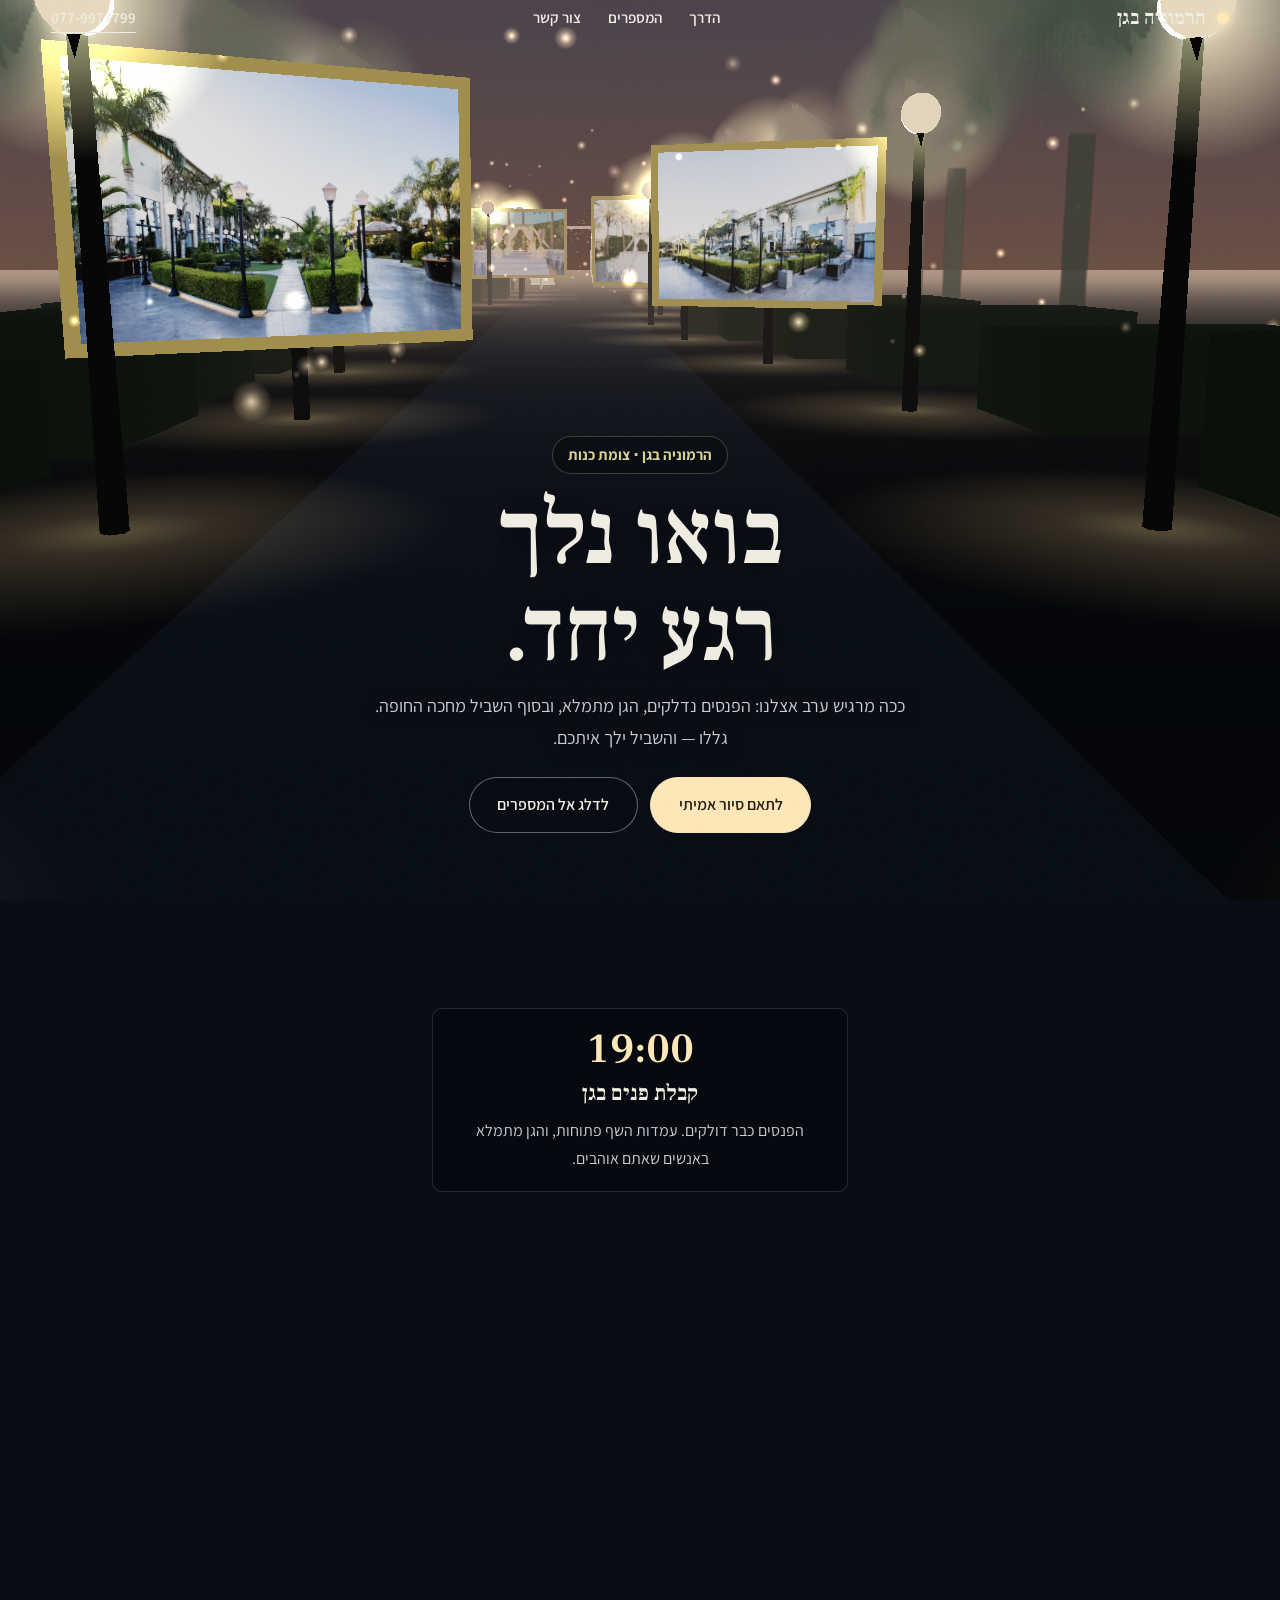
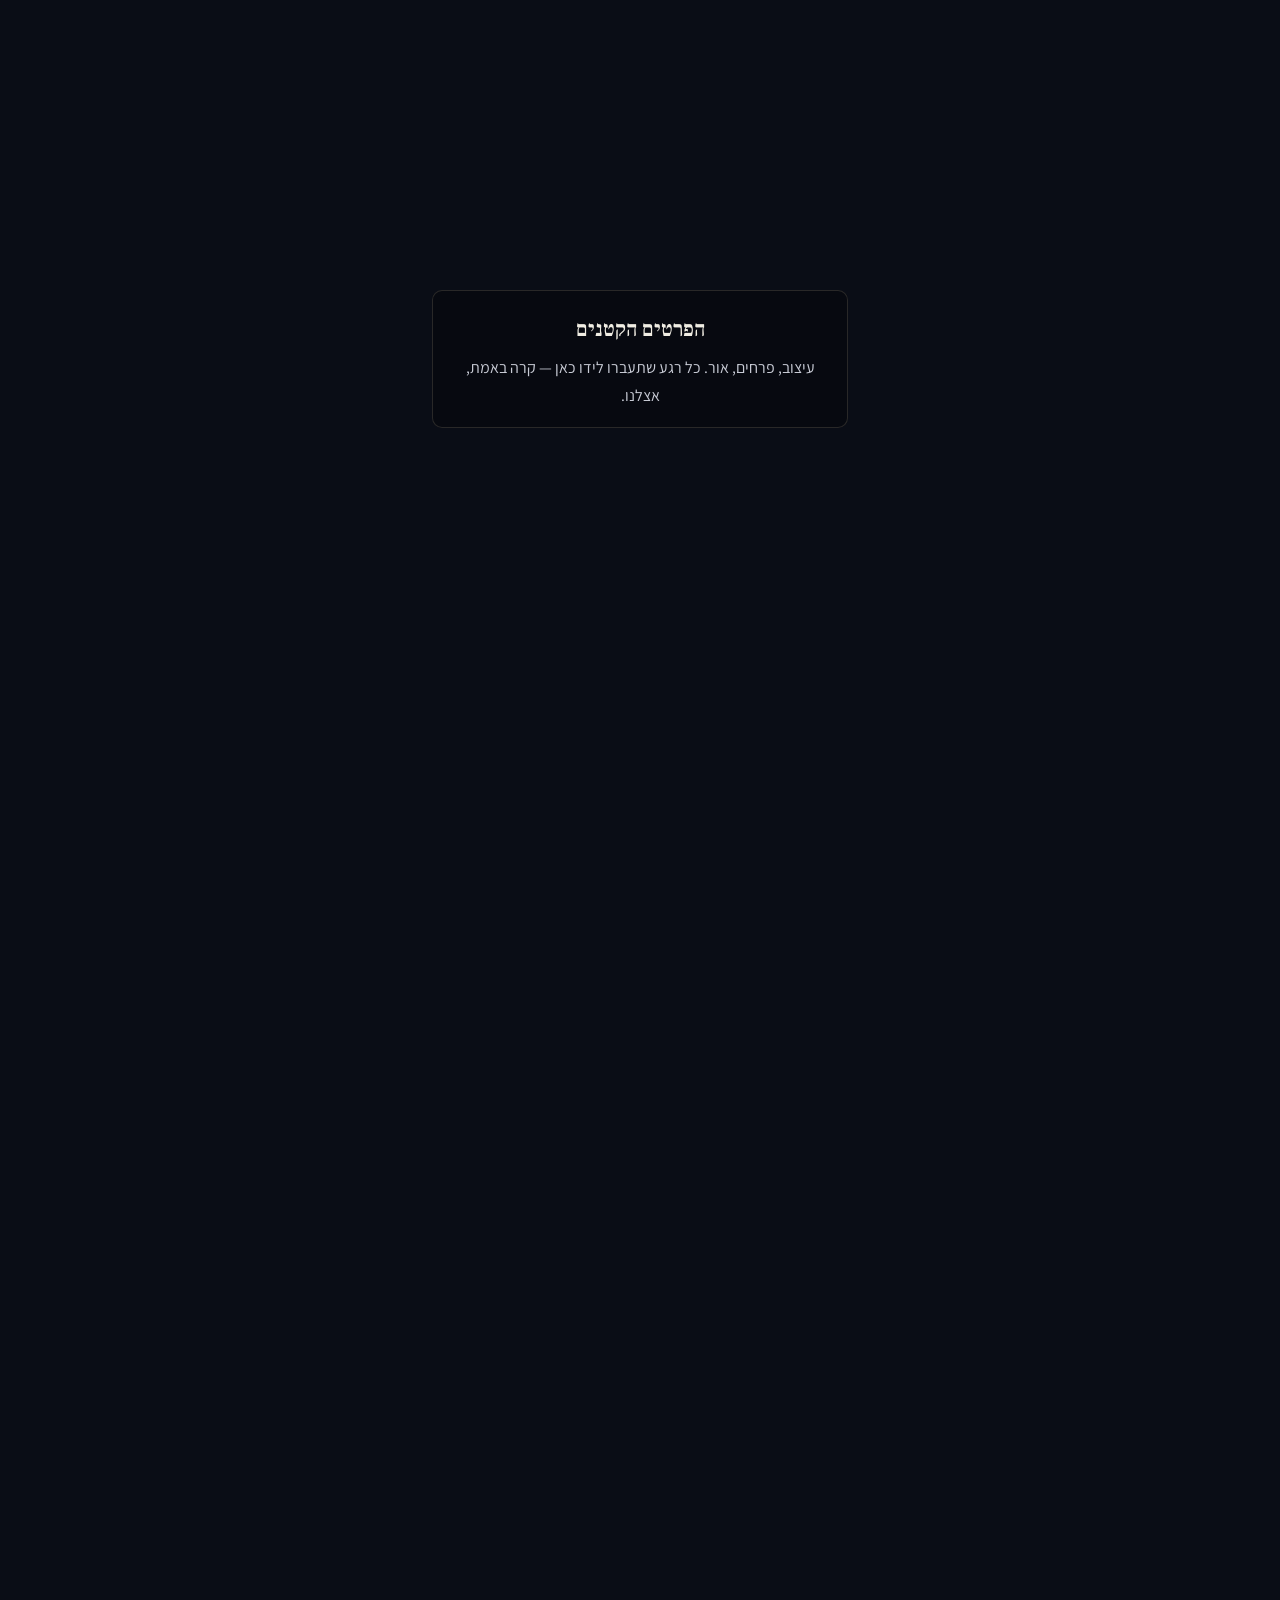
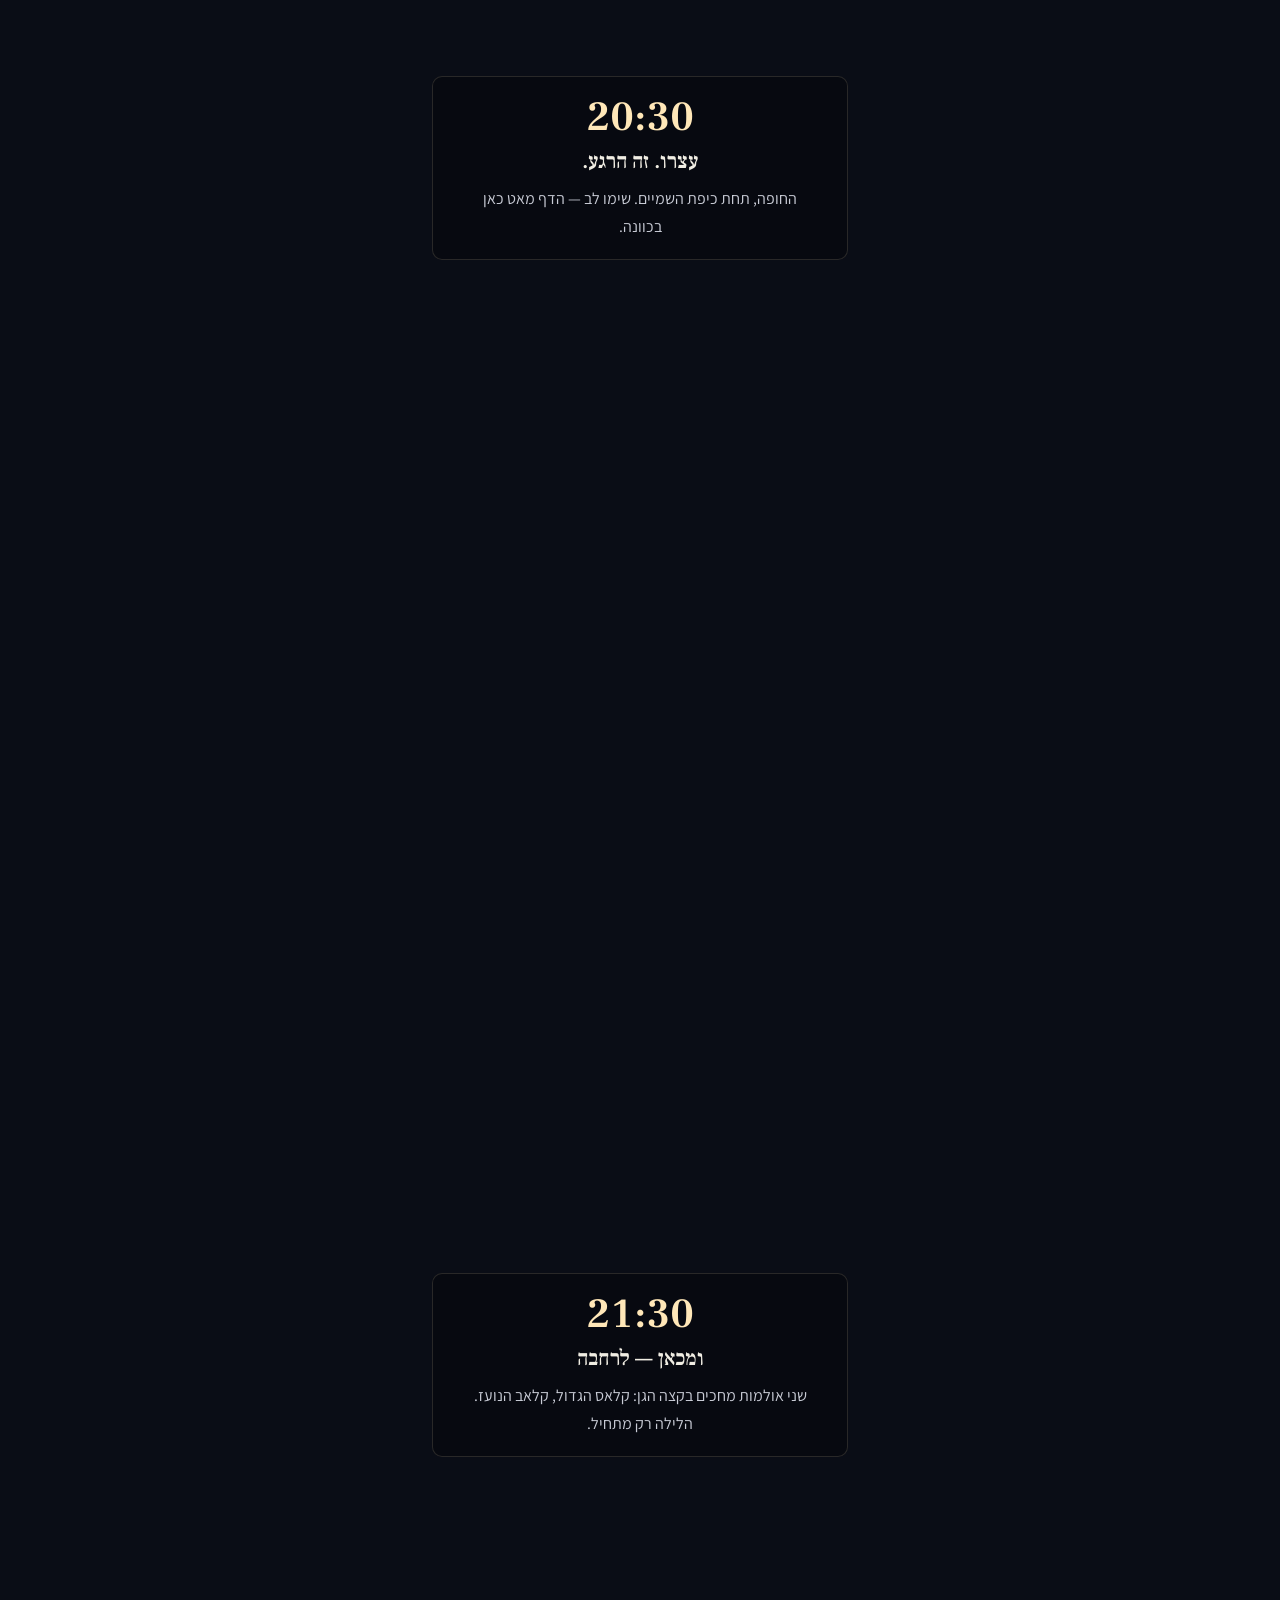
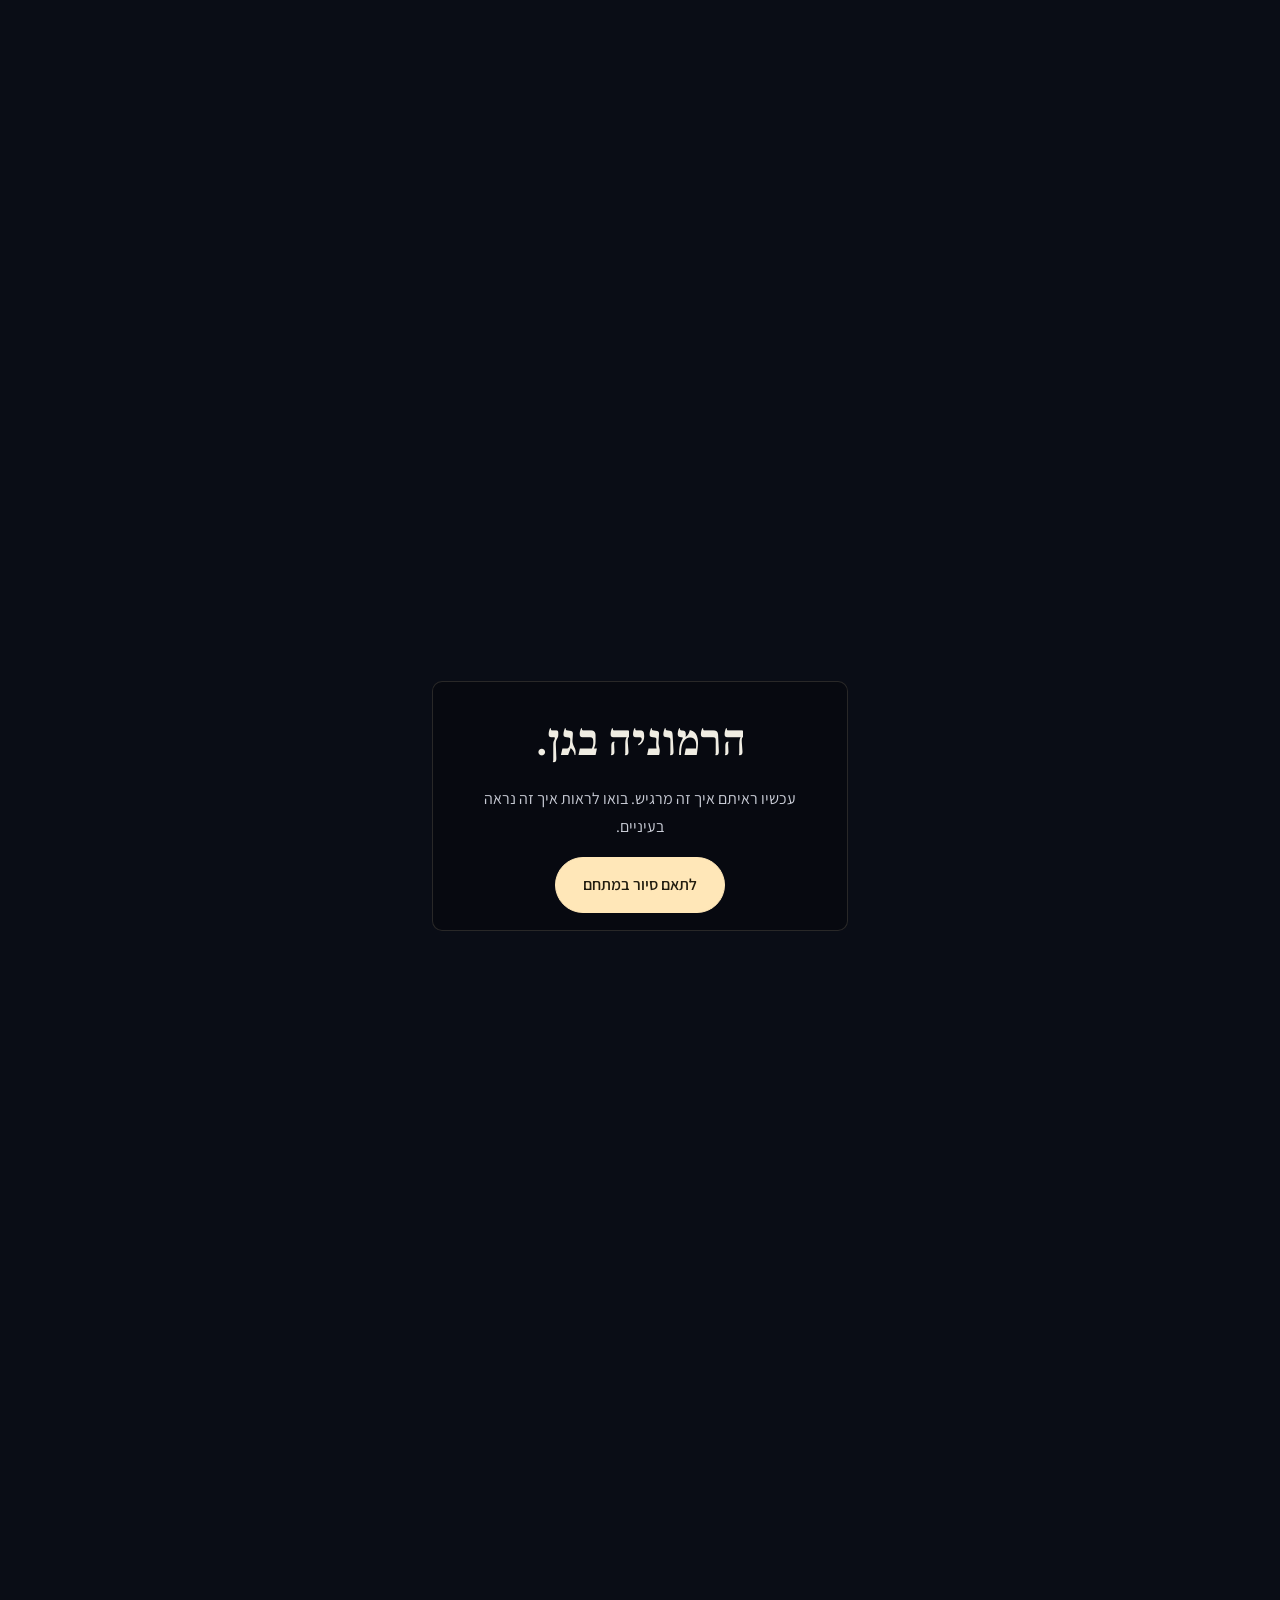
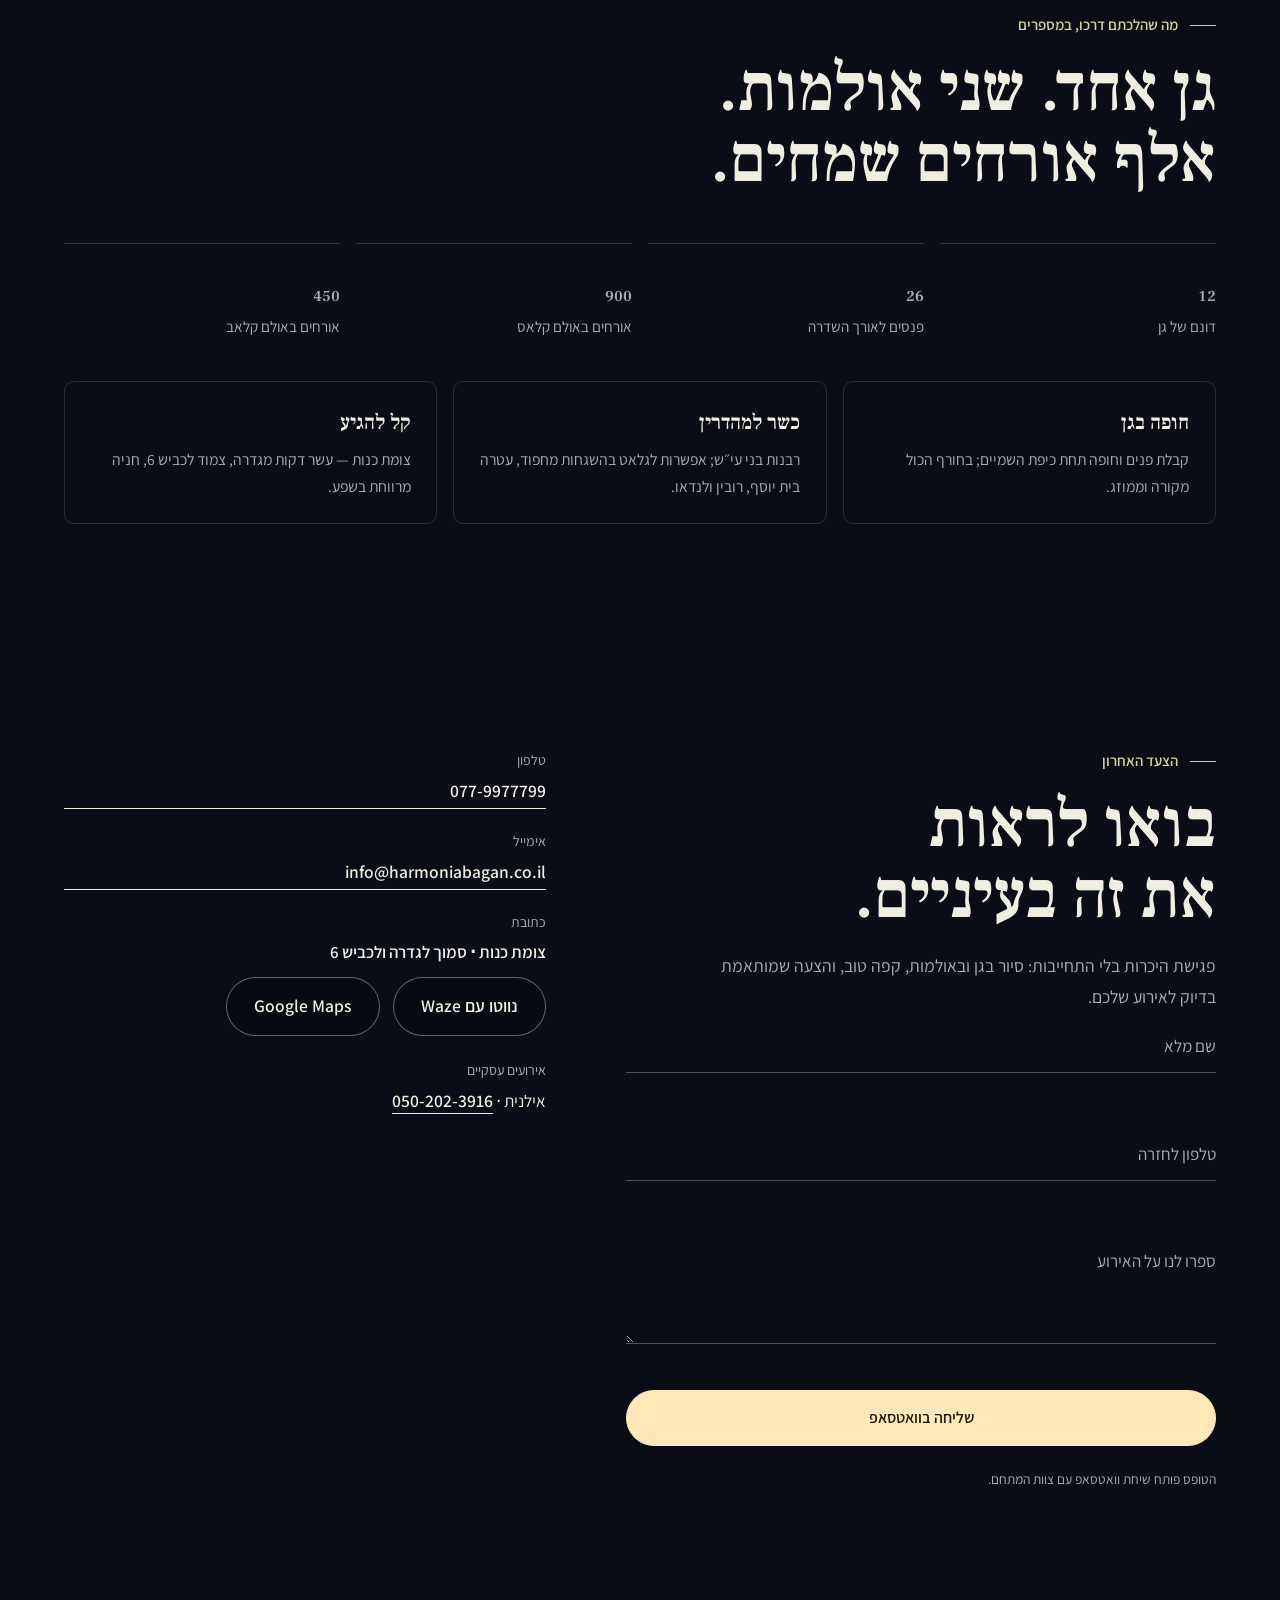
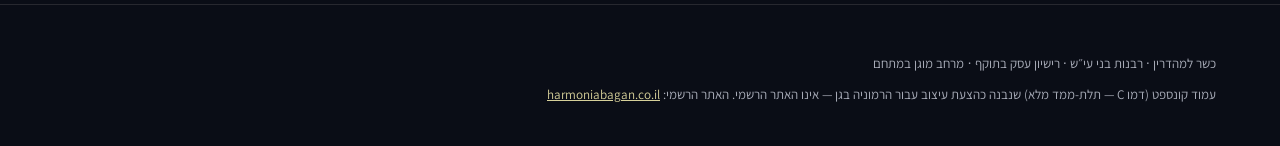
==== harmonia-c-preview.html @ bcd8b068 "Add files via upload" ====
<!doctype html>
<html lang="he" dir="rtl">
<head>
<meta charset="utf-8">
<meta name="viewport" content="width=device-width, initial-scale=1, viewport-fit=cover">
<title>הרמוניה בגן — הדרך אל החופה</title>
<meta name="description" content="דמו תלת-ממד מלא: הליכה בשעה הכחולה דרך גן האירועים — שדרת הפנסים, החופה, והלילה. הרמוניה בגן, צומת כנות.">
<meta property="og:locale" content="he_IL">
<meta property="og:type" content="website">
<meta property="og:title" content="הרמוניה בגן — הדרך אל החופה">
<meta property="og:description" content="בואו נלך רגע יחד: הליכה תלת-ממדית דרך הגן בערב אירוע. דמו קונספט.">
<link rel="icon" href="data:image/svg+xml,%3Csvg xmlns='http://www.w3.org/2000/svg' viewBox='-64 -64 128 128'%3E%3Cg fill='none' stroke='%23FFE7B8' stroke-width='6'%3E%3Ccircle r='20'/%3E%3Cpath d='M0 -60 L0 -28M0 28 L0 60M-60 0 L-28 0M28 0 L60 0'/%3E%3C/g%3E%3C/svg%3E">
<script>document.documentElement.classList.add('js');</script>
<script type="importmap">{ "imports": { "three": "[data-uri]" } }</script>
<style>
@font-face{
  font-family:"Frank Ruhl Libre";
  src:url([data-uri]) format("woff2");
  font-weight:300 900;font-display:swap;
}
@font-face{
  font-family:"Assistant";
  src:url([data-uri]) format("woff2");
  font-weight:200 800;font-display:swap;
}

html.lenis,
html.lenis body {
  height: auto;
}

.lenis:not(.lenis-autoToggle).lenis-stopped {
  overflow: clip;
}

.lenis [data-lenis-prevent],
.lenis [data-lenis-prevent-wheel],
.lenis [data-lenis-prevent-touch],
.lenis [data-lenis-prevent-vertical],
.lenis [data-lenis-prevent-horizontal] {
  overscroll-behavior: contain;
}

.lenis.lenis-smooth iframe {
  pointer-events: none;
}

.lenis.lenis-autoToggle {
  transition-property: overflow;
  transition-duration: 1ms;
  transition-behavior: allow-discrete;
}


:root{
  --night:#0A0D16;          /* the sky at the end of the walk */
  --dusk:#2E3A57;           /* the sky at its start */
  --lamp:#FFE7B8;           /* tungsten through frosted glass */
  --gold:#8A7A45;           /* the picture frames */
  --gold-lit:#D7D19A;
  --cream:#F0EDE3;
  --cream-soft:#A8ACB8;

  --t-instant:90ms;--t-fast:180ms;--t-base:260ms;--t-slow:480ms;--t-xslow:760ms;
  --e-out:cubic-bezier(.16,1,.3,1);
  --e-io:cubic-bezier(.87,0,.13,1);
  --e-soft:cubic-bezier(.33,1,.68,1);
  --e-back:cubic-bezier(.34,1.56,.64,1);

  --font-d:"Frank Ruhl Libre",serif;
  --font-b:"Assistant",system-ui,-apple-system,sans-serif;
  --gutter:clamp(1.25rem,4vi,4rem);
}
@media (prefers-reduced-motion: reduce){
  :root{--t-instant:1ms;--t-fast:1ms;--t-base:1ms;--t-slow:1ms;--t-xslow:1ms}
}

*,*::before,*::after{box-sizing:border-box;margin:0}
html{-webkit-text-size-adjust:100%;text-size-adjust:100%;scroll-behavior:smooth;background:var(--night)}
@media (prefers-reduced-motion: reduce){html{scroll-behavior:auto}}
body{
  font-family:var(--font-b);font-weight:400;font-size:1.0625rem;line-height:1.75;
  color:var(--cream);background:var(--night);
  -webkit-tap-highlight-color:transparent;overflow-x:clip;
}
img{max-width:100%;height:auto;display:block}
a{color:inherit}
button{font:inherit;color:inherit;background:none;border:0;cursor:pointer}
:focus-visible{outline:2px solid var(--lamp);outline-offset:3px;border-radius:2px}
::selection{background:var(--gold);color:var(--cream)}

.world{position:fixed;inset:0;z-index:0;inline-size:100%;block-size:100%;display:block}
.rm .world,.no-gl .world{display:none}
.rm body,.no-gl body{background:linear-gradient(var(--dusk), var(--night) 40%)}
.grain{position:fixed;inset:0;z-index:60;pointer-events:none;opacity:.05;
  background-image:url("data:image/svg+xml,%3Csvg xmlns='http://www.w3.org/2000/svg' width='128' height='128'%3E%3Cfilter id='n'%3E%3CfeTurbulence type='fractalNoise' baseFrequency='.9' numOctaves='2'/%3E%3C/filter%3E%3Crect width='128' height='128' filter='url(%23n)' opacity='.6'/%3E%3C/svg%3E")}

.skip{position:fixed;inset-block-start:8px;inset-inline-start:8px;z-index:200;
  background:var(--gold);color:var(--cream);padding:.6rem 1.2rem;border-radius:4px;
  transform:translateY(-64px);transition:transform var(--t-base) var(--e-out);font-weight:600;text-decoration:none}
.skip:focus-visible{transform:none}

.js [data-reveal]{opacity:0;transform:translateY(24px)}
.js [data-reveal].in{opacity:1;transform:none}
@media (prefers-reduced-motion: reduce){.js [data-reveal]{opacity:1;transform:none}}
.num{font-variant-numeric:tabular-nums lining-nums;direction:ltr;unicode-bidi:isolate;display:inline-block}

/* ================= HEADER / NAV ================= */
.header{position:fixed;inset-block-start:0;inset-inline:0;z-index:100;
  padding-block:max(1.1rem, env(safe-area-inset-top));color:var(--cream);
  transition:transform .45s var(--e-out),background-color var(--t-slow) linear,padding .45s var(--e-out)}
.header.is-hidden{transform:translateY(-110%)}
.header.is-stuck{background:rgba(10,13,22,.72);
  -webkit-backdrop-filter:blur(14px) saturate(140%);backdrop-filter:blur(14px) saturate(140%);
  padding-block:.65rem}
.header__row{display:flex;align-items:center;justify-content:space-between;gap:1rem;
  padding-inline:var(--gutter)}
.brand{display:flex;align-items:center;gap:.7rem;text-decoration:none;font-family:var(--font-d);
  font-weight:600;font-size:1.25rem;line-height:1}
.brand i{inline-size:12px;block-size:12px;border-radius:50%;background:var(--lamp);
  box-shadow:0 0 14px 3px rgba(255,231,184,.55);font-style:normal}
.nav-d{display:none}
.header__tel{display:none;text-decoration:none;font-weight:600;font-size:.95rem}
.burger{inline-size:44px;block-size:44px;display:grid;place-items:center;position:relative;z-index:112}
.burger span{display:block;inline-size:24px;block-size:2px;background:currentColor;position:relative;
  transition:background var(--t-fast) linear}
.burger span::before,.burger span::after{content:"";position:absolute;inset-inline:0;block-size:2px;
  background:currentColor;transition:transform var(--t-base) var(--e-out),translate var(--t-base) var(--e-out)}
.burger span::before{translate:0 -8px}
.burger span::after{translate:0 8px}
.burger[aria-expanded="true"] span{background:transparent}
.burger[aria-expanded="true"] span::before{translate:0 0;transform:rotate(45deg)}
.burger[aria-expanded="true"] span::after{translate:0 0;transform:rotate(-45deg)}
.nav-m{position:fixed;inset:0;z-index:110;display:grid;align-content:center;
  padding-inline:var(--gutter);visibility:hidden}
.nav-m.rm-open{visibility:visible}
.nav-m.rm-open .nav-m__cols i{transform:scaleY(1)}
.nav-m__cols{position:absolute;inset:0;display:grid;grid-template-columns:repeat(4,1fr)}
.nav-m__cols i{background:#070910;transform:scaleY(0);transform-origin:top}
.nav-m__list{position:relative;display:grid;gap:.35rem;list-style:none;padding:0}
.nav-m__list a{font-family:var(--font-d);font-weight:600;color:var(--cream);text-decoration:none;
  font-size:clamp(2rem,7vi,3.2rem);line-height:1.25;display:inline-block}
.nav-m__mask{overflow:clip}
.nav-m__meta{position:relative;margin-block-start:2.2rem;color:var(--cream-soft);display:grid;gap:.4rem}
.nav-m__meta a{color:var(--gold-lit);text-decoration:none;font-weight:600}

/* ================= THE WALK ================= */
.walk{position:relative;block-size:700vh;z-index:1}
@media (max-width:767.98px){.walk{block-size:460vh}}
.station{position:absolute;inset-inline:0;display:grid;justify-items:center;
  padding-inline:var(--gutter);pointer-events:none}
.station > *{pointer-events:auto}
.st-card{background:rgba(7,9,14,.66);border:1px solid rgba(255,231,184,.14);
  -webkit-backdrop-filter:blur(10px);backdrop-filter:blur(10px);
  border-radius:10px;padding:1.1rem 1.7rem;text-align:center;max-inline-size:26rem}
.st-card time{font-family:var(--font-d);font-weight:600;color:var(--lamp);
  font-size:clamp(1.8rem,4.5vi,2.6rem);line-height:1.1;display:block}
.st-card h2,.st-card h3{font-family:var(--font-d);font-weight:600;font-size:1.35rem;margin-block-start:.15rem}
.st-card p{color:#C9CCD6;font-size:1rem;margin-block-start:.3rem}
.st-img{display:none;margin:1.4rem auto 0;max-inline-size:34rem;border-radius:8px;overflow:clip;
  border:3px solid var(--gold)}
.rm .st-img,.no-gl .st-img{display:block}

/* hero station */
.hero-st{inset-block-start:0;block-size:100vh;block-size:100svh;align-content:end;
  padding-block-end:max(4.2rem, calc(env(safe-area-inset-bottom) + 3.4rem))}
.hero__eyebrow{font-weight:700;color:var(--gold-lit);font-size:.9375rem;
  background:rgba(7,9,14,.6);border:1px solid rgba(215,209,154,.25);
  padding:.32em 1em;border-radius:999px;justify-self:center}
.hero__h1{font-family:var(--font-d);font-weight:600;line-height:1.08;text-align:center;
  font-size:clamp(2.7rem,1.4rem + 6.6vi,5.6rem);text-wrap:balance;margin-block:.8rem .6rem;
  text-shadow:0 2px 34px rgba(5,7,12,.8)}
.hero__deck{text-align:center;color:#C9CCD6;max-inline-size:34rem;font-size:1.125rem;
  text-shadow:0 1px 18px rgba(5,7,12,.9)}
.hero__cta{display:flex;flex-wrap:wrap;gap:.8rem;margin-block-start:1.5rem;justify-content:center}
.scroll-cue{position:absolute;inset-inline-end:var(--gutter);
  inset-block-end:max(4.2rem, calc(env(safe-area-inset-bottom) + 3.4rem));
  display:none;flex-direction:column;align-items:center;gap:.8rem;color:var(--cream-soft);font-size:.75rem}
.scroll-cue__line{inline-size:1px;block-size:56px;background:rgba(255,255,255,.22);
  position:relative;overflow:clip}
.scroll-cue__line i{position:absolute;inset-inline:0;block-size:14px;background:var(--lamp)}
@media (prefers-reduced-motion: reduce){.scroll-cue{display:none!important}}
.rm .hero-st,.no-gl .hero-st{block-size:auto;padding-block:9rem 3rem}

/* rm layout: stations stack */
.rm .walk,.no-gl .walk{block-size:auto;display:grid;gap:4rem;padding-block-end:4rem}
.rm .station,.no-gl .station{position:static}

/* ================= BUTTONS ================= */
.btn{position:relative;display:inline-flex;align-items:center;justify-content:center;gap:.55rem;
  min-block-size:48px;padding:.8rem 1.7rem;border-radius:999px;text-decoration:none;
  font-weight:600;font-size:1rem;overflow:clip;isolation:isolate;
  transition:color var(--t-base) var(--e-soft),border-color var(--t-base) var(--e-soft),
    transform var(--t-instant) var(--e-soft)}
.btn:active{transform:scale(.972)}
.btn--gold{background:var(--lamp);color:#221D10;border:1px solid var(--lamp)}
.btn--gold::before{content:"";position:absolute;inset:0;z-index:-1;background:#fff;
  transform:translateY(101%);transition:transform var(--t-slow) var(--e-io)}
.btn--ghost{border:1px solid rgba(240,237,227,.4);color:var(--cream);background:rgba(7,9,14,.4)}
.btn--ghost::before{content:"";position:absolute;inset:0;z-index:-1;background:rgba(240,237,227,.12);
  transform:translateY(101%);transition:transform var(--t-slow) var(--e-io)}
@media (hover:hover) and (pointer:fine){
  .btn--gold:hover::before{transform:translateY(0)}
  .btn--ghost:hover::before{transform:translateY(0)}
  .btn:not(:hover)::before{transition-duration:var(--t-base)}
}
.lnk{position:relative;text-decoration:none;font-weight:600}
.lnk::after,.lnk::before{content:"";position:absolute;inset-inline:0;inset-block-end:-.14em;
  block-size:1px;background:currentColor}
.lnk::after{transform:scaleX(1);transform-origin:left center;transition:transform var(--t-slow) var(--e-io)}
.lnk::before{transform:scaleX(0);transform-origin:right center;transition:transform var(--t-slow) var(--e-io) 120ms}
@media (hover:hover) and (pointer:fine){
  .lnk:hover::after{transform:scaleX(0)}
  .lnk:hover::before{transform:scaleX(1)}
}

/* ================= TAIL ================= */
.tail{position:relative;z-index:2;background:var(--night)}
.sec{padding-block:clamp(4rem,9vi,7rem);padding-inline:var(--gutter)}
.wrap{max-inline-size:72rem;margin-inline:auto}
.eyebrow{font-weight:600;color:var(--gold-lit);font-size:.9375rem;
  display:flex;align-items:center;gap:.75rem}
.eyebrow::before{content:"";inline-size:26px;block-size:1px;background:var(--gold-lit);flex:none}
.h-display{font-family:var(--font-d);font-weight:600;line-height:1.05;
  font-size:clamp(2.2rem,1.2rem + 4.6vi,4.2rem);margin-block:1rem 1.2rem;text-wrap:balance}
.deck{max-inline-size:58ch;color:var(--cream-soft);font-size:1.1rem}
.stats{display:grid;grid-template-columns:repeat(2,minmax(0,1fr));gap:2rem 1rem;margin-block-start:3rem}
.stat{border-block-start:1px solid rgba(240,237,227,.16);padding-block-start:1rem}
.stat b{display:block;font-family:var(--font-d);font-weight:600;font-size:clamp(2.1rem,5vi,3.2rem);line-height:1;color:var(--lamp)}
.stat span{color:var(--cream-soft);font-size:.95rem}
.trio{display:grid;gap:1rem;margin-block-start:2.5rem}
.trio__card{border:1px solid rgba(240,237,227,.14);border-radius:10px;padding:1.4rem 1.6rem}
.trio__card b{font-family:var(--font-d);font-weight:600;font-size:1.3rem;display:block;margin-block-end:.3rem}
.trio__card p{color:var(--cream-soft);font-size:.98rem}
.contact__grid{display:grid;gap:3rem;max-inline-size:72rem;margin-inline:auto}
.contact__grid > *{min-inline-size:0}
.form{display:grid;gap:1.4rem}
.field{position:relative;display:grid}
.field input,.field textarea{
  font:inherit;font-size:16px;color:var(--cream);background:transparent;
  border:0;border-block-end:1px solid rgba(240,237,227,.3);
  padding:1.4rem 0 .6rem;border-radius:0;min-block-size:48px}
.field textarea{resize:vertical;min-block-size:5rem}
.field label{position:absolute;inset-inline-start:0;inset-block-start:1.25rem;color:var(--cream-soft);
  transform-origin:top right;transition:transform var(--t-base) var(--e-out),color var(--t-fast) linear;
  pointer-events:none}
.field:focus-within label,
.field input:not(:placeholder-shown)+label,
.field textarea:not(:placeholder-shown)+label{transform:translateY(-1.05rem) scale(.78);color:var(--gold-lit)}
.field::after{content:"";position:absolute;inset-inline:0;inset-block-end:0;block-size:1px;
  background:var(--lamp);transform:scaleX(0);transform-origin:right center;
  transition:transform var(--t-slow) var(--e-out)}
.field:focus-within::after{transform:scaleX(1)}
.field.err input{border-color:#C96A5A}
.field__msg{font-size:.85rem;color:#E0A296;min-block-size:1.2rem;margin-block-start:.3rem}
.contact__info{display:grid;gap:1.4rem;align-content:start}
.contact__row{display:grid;gap:.2rem}
.contact__row span{color:var(--cream-soft);font-size:.88rem}
.contact__row a{color:var(--cream);text-decoration:none;font-weight:600;font-size:1.1rem}
.contact__maps{display:flex;gap:.8rem;flex-wrap:wrap;margin-block-start:.4rem}
.form__note{color:var(--cream-soft);font-size:.85rem}
.footer{padding:3rem var(--gutter) 2.4rem;color:var(--cream-soft);border-block-start:1px solid rgba(240,237,227,.12)}
.footer__fine{max-inline-size:72rem;margin-inline:auto;font-size:.82rem;display:grid;gap:.5rem}
.footer__fine a{color:var(--gold-lit)}

.m-cta{position:fixed;inset-inline:0;inset-block-end:0;z-index:90;display:flex;gap:.6rem;
  padding:.7rem var(--gutter) calc(.7rem + max(0px, env(safe-area-inset-bottom)));
  background:rgba(7,9,14,.88);
  -webkit-backdrop-filter:blur(14px);backdrop-filter:blur(14px);
  transform:translateY(110%);transition:transform var(--t-slow) var(--e-out)}
.m-cta.show{transform:none}
.m-cta .btn{flex:1;min-block-size:48px;padding-block:.7rem}

.cur-dot,.cur-ring{position:fixed;inset-block-start:0;inset-inline-start:0;z-index:130;
  pointer-events:none;border-radius:50%;opacity:0;display:none}
.cur-dot{inline-size:6px;block-size:6px;background:var(--lamp)}
.cur-ring{inline-size:34px;block-size:34px;border:1px solid rgba(255,231,184,.55)}

@media (min-width:768px){
  .nav-d{display:flex;gap:1.7rem;list-style:none;padding:0;align-items:center}
  .nav-d a{text-decoration:none;font-size:.95rem;font-weight:600;position:relative;
    padding-block:.3rem;display:inline-block;overflow:clip}
  .nav-d a i{font-style:normal;display:block;transition:transform var(--t-base) var(--e-out)}
  .nav-d a i:last-child{position:absolute;inset-inline-start:0;inset-block-start:0;transform:translateY(110%);color:var(--gold-lit)}
  @media (hover:hover) and (pointer:fine){
    .nav-d a:hover i:first-child{transform:translateY(-110%)}
    .nav-d a:hover i:last-child{transform:translateY(0)}
  }
  .header__tel{display:inline-block}
  .burger,.nav-m{display:none}
  .scroll-cue{display:flex}
  .stats{grid-template-columns:repeat(4,minmax(0,1fr))}
  .trio{grid-template-columns:repeat(3,minmax(0,1fr))}
  .contact__grid{grid-template-columns:minmax(0,1.1fr) minmax(0,.9fr);gap:5rem}
  .m-cta{display:none}
}
@media (min-width:1024px){
  @media (hover:hover) and (pointer:fine){
    .cur-dot,.cur-ring{display:block}
  }
}
</style>
</head>
<body>
<canvas class="world" aria-hidden="true"></canvas>
<div class="grain" aria-hidden="true"></div>

<a class="skip" href="#facts">דילוג לתוכן</a>

<header class="header">
  <div class="header__row">
    <a class="brand" href="#top" aria-label="הרמוניה בגן — לראש העמוד">
      <i aria-hidden="true"></i><span>הרמוניה בגן</span>
    </a>
    <nav aria-label="ניווט ראשי">
      <ul class="nav-d">
        <li><a href="#top"><i>הדרך</i><i aria-hidden="true">הדרך</i></a></li>
        <li><a href="#facts"><i>המספרים</i><i aria-hidden="true">המספרים</i></a></li>
        <li><a href="#contact"><i>צור קשר</i><i aria-hidden="true">צור קשר</i></a></li>
      </ul>
    </nav>
    <a class="header__tel lnk" href="tel:0779977799"><bdi dir="ltr">077-9977799</bdi></a>
    <button class="burger" aria-expanded="false" aria-controls="nav-m" aria-label="פתיחת תפריט"><span></span></button>
  </div>
</header>

<nav class="nav-m" id="nav-m" aria-label="תפריט נייד" inert>
  <div class="nav-m__cols" aria-hidden="true"><i></i><i></i><i></i><i></i></div>
  <ul class="nav-m__list">
    <li><div class="nav-m__mask"><a href="#top">הדרך אל החופה</a></div></li>
    <li><div class="nav-m__mask"><a href="#facts">המספרים</a></div></li>
    <li><div class="nav-m__mask"><a href="#contact">צור קשר</a></div></li>
  </ul>
  <div class="nav-m__meta">
    <a href="tel:0779977799"><bdi dir="ltr">077-9977799</bdi></a>
    <span>צומת כנות · סמוך לגדרה וכביש 6</span>
  </div>
</nav>

<main id="main">
<!-- ============ THE WALK ============ -->
<div class="walk" id="top" aria-label="הליכה בגן — סיפור הערב">

  <section class="station hero-st">
    <p class="hero__eyebrow">הרמוניה בגן · צומת כנות</p>
    <h1 class="hero__h1">בואו נלך<br>רגע יחד.</h1>
    <p class="hero__deck">ככה מרגיש ערב אצלנו: הפנסים נדלקים, הגן מתמלא,
      ובסוף השביל מחכה החופה. גללו — והשביל ילך איתכם.</p>
    <div class="hero__cta">
      <a class="btn btn--gold" data-magnetic href="https://api.whatsapp.com/send?phone=97288682282&amp;text=%D7%94%D7%99%D7%99%2C%20%D7%A8%D7%90%D7%99%D7%AA%D7%99%20%D7%90%D7%AA%20%D7%94%D7%93%D7%9E%D7%95%20%D7%94%D7%AA%D7%9C%D7%AA-%D7%9E%D7%9E%D7%93%D7%99%20%D7%95%D7%90%D7%A9%D7%9E%D7%97%20%D7%9C%D7%AA%D7%90%D7%9D%20%D7%A1%D7%99%D7%95%D7%A8" target="_blank" rel="noopener">לתאם סיור אמיתי</a>
      <a class="btn btn--ghost" href="#facts">לדלג אל המספרים</a>
    </div>
    <div class="scroll-cue" aria-hidden="true">
      <span>לכו</span>
      <span class="scroll-cue__line"><i></i></span>
    </div>
  </section>

  <section class="station" style="inset-block-start:16%">
    <div class="st-card" data-reveal>
      <time class="num">19:00</time>
      <h2>קבלת פנים בגן</h2>
      <p>הפנסים כבר דולקים. עמדות השף פתוחות, והגן מתמלא באנשים שאתם אוהבים.</p>
    </div>
    <figure class="st-img"><img src="[data-uri]" width="800" height="533" alt="שבילי הגן בשקיעה עם פנסים דולקים" loading="lazy" decoding="async"></figure>
  </section>

  <section class="station" style="inset-block-start:30%">
    <div class="st-card" data-reveal>
      <h2>הפרטים הקטנים</h2>
      <p>עיצוב, פרחים, אור. כל רגע שתעברו לידו כאן — קרה באמת, אצלנו.</p>
    </div>
    <figure class="st-img"><img src="[data-uri]" width="800" height="533" alt="קריסטלים תלויים על רקע שקיעה בגן" loading="lazy" decoding="async"></figure>
  </section>

  <section class="station" style="inset-block-start:52%">
    <div class="st-card" data-reveal>
      <time class="num">20:30</time>
      <h2>עצרו. זה הרגע.</h2>
      <p>החופה, תחת כיפת השמיים. שימו לב — הדף מאט כאן בכוונה.</p>
    </div>
    <figure class="st-img"><img src="[data-uri]" width="800" height="510" alt="החופה בשעה הכחולה" loading="lazy" decoding="async"></figure>
  </section>

  <section class="station" style="inset-block-start:71%">
    <div class="st-card" data-reveal>
      <time class="num">21:30</time>
      <h2>ומכאן — לרחבה</h2>
      <p>שני אולמות מחכים בקצה הגן: קלאס הגדול, קלאב הנועז. הלילה רק מתחיל.</p>
    </div>
    <figure class="st-img"><img src="[data-uri]" width="800" height="533" alt="אולם קלאס ערוך לערב" loading="lazy" decoding="async"></figure>
  </section>

  <section class="station" style="inset-block-start:87%">
    <div class="st-card" data-reveal style="max-inline-size:32rem">
      <h2 style="font-size:clamp(1.9rem,4.5vi,2.8rem)">הרמוניה בגן.</h2>
      <p>עכשיו ראיתם איך זה מרגיש. בואו לראות איך זה נראה בעיניים.</p>
      <div class="hero__cta" style="margin-block-start:1rem">
        <a class="btn btn--gold" data-magnetic href="https://api.whatsapp.com/send?phone=97288682282&amp;text=%D7%94%D7%99%D7%99%2C%20%D7%A2%D7%91%D7%A8%D7%AA%D7%99%20%D7%90%D7%AA%20%D7%94%D7%93%D7%A8%D7%9A%20%D7%90%D7%9C%20%D7%94%D7%97%D7%95%D7%A4%D7%94%20%D7%95%D7%90%D7%A0%D7%99%20%D7%A8%D7%95%D7%A6%D7%94%20%D7%9C%D7%A8%D7%90%D7%95%D7%AA%20%D7%91%D7%A2%D7%99%D7%A0%D7%99%D7%99%D7%9D" target="_blank" rel="noopener">לתאם סיור במתחם</a>
      </div>
    </div>
  </section>
</div>

<!-- ============ TAIL ============ -->
<div class="tail">
  <section class="sec" id="facts" aria-labelledby="facts-t">
    <div class="wrap">
      <p class="eyebrow" data-reveal>מה שהלכתם דרכו, במספרים</p>
      <h2 class="h-display" id="facts-t">גן אחד. שני אולמות.<br>אלף אורחים שמחים.</h2>
      <div class="stats">
        <div class="stat" data-reveal><b><span class="num" data-count-to="12">0</span></b><span>דונם של גן</span></div>
        <div class="stat" data-reveal><b><span class="num" data-count-to="26">0</span></b><span>פנסים לאורך השדרה</span></div>
        <div class="stat" data-reveal><b><span class="num" data-count-to="900">0</span></b><span>אורחים באולם קלאס</span></div>
        <div class="stat" data-reveal><b><span class="num" data-count-to="450">0</span></b><span>אורחים באולם קלאב</span></div>
      </div>
      <div class="trio">
        <div class="trio__card" data-reveal><b>חופה בגן</b><p>קבלת פנים וחופה תחת כיפת השמיים; בחורף הכול מקורה וממוזג.</p></div>
        <div class="trio__card" data-reveal><b>כשר למהדרין</b><p>רבנות בני עי״ש; אפשרות לגלאט בהשגחות מחפוד, עטרה בית יוסף, רובין ולנדאו.</p></div>
        <div class="trio__card" data-reveal><b>קל להגיע</b><p>צומת כנות — עשר דקות מגדרה, צמוד לכביש 6, חניה מרווחת בשפע.</p></div>
      </div>
    </div>
  </section>

  <section class="sec" id="contact" aria-labelledby="contact-t">
    <div class="contact__grid">
      <div>
        <p class="eyebrow" data-reveal>הצעד האחרון</p>
        <h2 class="h-display" id="contact-t">בואו לראות<br>את זה בעיניים.</h2>
        <p class="deck" data-reveal style="margin-block-end:2rem">פגישת היכרות בלי התחייבות:
          סיור בגן ובאולמות, קפה טוב, והצעה שמותאמת בדיוק לאירוע שלכם.</p>
        <form class="form" novalidate>
          <div class="field">
            <input id="f-name" name="name" type="text" placeholder=" " autocomplete="name" required>
            <label for="f-name">שם מלא</label>
            <span class="field__msg" aria-live="polite"></span>
          </div>
          <div class="field">
            <input id="f-tel" name="tel" type="tel" inputmode="tel" placeholder=" " autocomplete="tel" required>
            <label for="f-tel">טלפון לחזרה</label>
            <span class="field__msg" aria-live="polite"></span>
          </div>
          <div class="field">
            <textarea id="f-msg" name="msg" placeholder=" " rows="3"></textarea>
            <label for="f-msg">ספרו לנו על האירוע</label>
            <span class="field__msg"></span>
          </div>
          <button class="btn btn--gold" type="submit" data-magnetic>
            <span data-label>שליחה בוואטסאפ</span>
          </button>
          <p class="form__note">הטופס פותח שיחת וואטסאפ עם צוות המתחם.</p>
        </form>
      </div>
      <div class="contact__info">
        <div class="contact__row" data-reveal>
          <span>טלפון</span>
          <a class="lnk" href="tel:0779977799"><bdi dir="ltr">077-9977799</bdi></a>
        </div>
        <div class="contact__row" data-reveal>
          <span>אימייל</span>
          <a class="lnk" href="mailto:info@harmoniabagan.co.il"><bdi dir="ltr">info@harmoniabagan.co.il</bdi></a>
        </div>
        <div class="contact__row" data-reveal>
          <span>כתובת</span>
          <p style="font-weight:600">צומת כנות · סמוך לגדרה ולכביש 6</p>
          <div class="contact__maps">
            <a class="btn btn--ghost" href="https://waze.com/ul?preview_venue_id=22806846.227806316.10980&amp;navigate=yes" target="_blank" rel="noopener">נווטו עם Waze</a>
            <a class="btn btn--ghost" href="https://maps.app.goo.gl/gjuz9FHD3evcdQ856" target="_blank" rel="noopener">Google Maps</a>
          </div>
        </div>
        <div class="contact__row" data-reveal>
          <span>אירועים עסקיים</span>
          <p>אילנית · <a class="lnk" href="tel:0502023916"><bdi dir="ltr">050-202-3916</bdi></a></p>
        </div>
      </div>
    </div>
  </section>
</div>
</main>

<footer class="footer">
  <div class="footer__fine">
    <p>כשר למהדרין · רבנות בני עי״ש · רישיון עסק בתוקף · מרחב מוגן במתחם</p>
    <p>עמוד קונספט (דמו C — תלת-ממד מלא) שנבנה כהצעת עיצוב עבור הרמוניה בגן — אינו האתר הרשמי.
      האתר הרשמי: <a href="https://www.harmoniabagan.co.il/" target="_blank" rel="noopener"><bdi dir="ltr">harmoniabagan.co.il</bdi></a></p>
  </div>
</footer>

<div class="m-cta" role="group" aria-label="יצירת קשר מהירה">
  <a class="btn btn--gold" href="https://api.whatsapp.com/send?phone=97288682282&amp;text=%D7%94%D7%99%D7%99%2C%20%D7%90%D7%A9%D7%9E%D7%97%20%D7%9C%D7%AA%D7%90%D7%9D%20%D7%A1%D7%99%D7%95%D7%A8" target="_blank" rel="noopener">וואטסאפ</a>
  <a class="btn btn--ghost" href="tel:0779977799">חייגו</a>
</div>

<div class="cur-ring" aria-hidden="true"></div>
<div class="cur-dot" aria-hidden="true"></div>

<script>
/* Under prefers-reduced-motion the motion stack is never parsed. */
if(!matchMedia('(prefers-reduced-motion: reduce)').matches){
/*!
 * GSAP 3.15.0
 * https://gsap.com
 * 
 * @license Copyright 2026, GreenSock. All rights reserved.
 * Subject to the terms at https://gsap.com/standard-license.
 * @author: Jack Doyle, jack@greensock.com
 */

!function(t,e){"object"==typeof exports&&"undefined"!=typeof module?e(exports):"function"==typeof define&&define.amd?define(["exports"],e):e((t=t||self).window=t.window||{})}(this,function(e){"use strict";function _inheritsLoose(t,e){t.prototype=Object.create(e.prototype),(t.prototype.constructor=t).__proto__=e}function _assertThisInitialized(t){if(void 0===t)throw new ReferenceError("this hasn't been initialised - super() hasn't been called");return t}function r(t){return"string"==typeof t}function s(t){return"function"==typeof t}function t(t){return"number"==typeof t}function u(t){return void 0===t}function v(t){return"object"==typeof t}function w(t){return!1!==t}function x(){return"undefined"!=typeof window}function y(t){return s(t)||r(t)}function R(t){return(i=bt(t,ht))&&Fe}function S(t,e){return console.warn("Invalid property",t,"set to",e,"Missing plugin? gsap.registerPlugin()")}function T(t,e){return!e&&console.warn(t)}function U(t,e){return t&&(ht[t]=e)&&i&&(i[t]=e)||ht}function V(){return 0}function ga(t){var e,r,i=t[0];if(v(i)||s(i)||(t=[t]),!(e=(i._gsap||{}).harness)){for(r=yt.length;r--&&!yt[r].targetTest(i););e=yt[r]}for(r=t.length;r--;)t[r]&&(t[r]._gsap||(t[r]._gsap=new Xt(t[r],e)))||t.splice(r,1);return t}function ha(t){return t._gsap||ga(Pt(t))[0]._gsap}function ia(t,e,r){return(r=t[e])&&s(r)?t[e]():u(r)&&t.getAttribute&&t.getAttribute(e)||r}function ja(t,e){return(t=t.split(",")).forEach(e)||t}function ka(t){return Math.round(1e5*t)/1e5||0}function la(t){return Math.round(1e7*t)/1e7||0}function ma(t,e){var r=e.charAt(0),i=parseFloat(e.substr(2));return t=parseFloat(t),"+"===r?t+i:"-"===r?t-i:"*"===r?t*i:t/i}function na(t,e){for(var r=e.length,i=0;t.indexOf(e[i])<0&&++i<r;);return i<r}function oa(){var t,e,r=pt.length,i=pt.slice(0);for(_t={},t=pt.length=0;t<r;t++)(e=i[t])&&e._lazy&&(e.render(e._lazy[0],e._lazy[1],!0)._lazy=0)}function pa(t){return!!(t._initted||t._startAt||t.add)}function qa(t,e,r,i){pt.length&&!I&&oa(),t.render(e,r,i||!!(I&&e<0&&pa(t))),pt.length&&!I&&oa()}function ra(t){var e=parseFloat(t);return(e||0===e)&&(t+"").match(ot).length<2?e:r(t)?t.trim():t}function sa(t){return t}function ta(t,e){for(var r in e)r in t||(t[r]=e[r]);return t}function wa(t,e){for(var r in e)"__proto__"!==r&&"constructor"!==r&&"prototype"!==r&&(t[r]=v(e[r])?wa(t[r]||(t[r]={}),e[r]):e[r]);return t}function xa(t,e){var r,i={};for(r in t)r in e||(i[r]=t[r]);return i}function ya(t){var e=t.parent||L,r=t.keyframes?function _setKeyframeDefaults(i){return function(t,e){for(var r in e)r in t||"duration"===r&&i||"ease"===r||(t[r]=e[r])}}(K(t.keyframes)):ta;if(w(t.inherit))for(;e;)r(t,e.vars.defaults),e=e.parent||e._dp;return t}function Aa(t,e,r,i,n){void 0===r&&(r="_first"),void 0===i&&(i="_last");var a,s=t[i];if(n)for(a=e[n];s&&s[n]>a;)s=s._prev;return s?(e._next=s._next,s._next=e):(e._next=t[r],t[r]=e),e._next?e._next._prev=e:t[i]=e,e._prev=s,e.parent=e._dp=t,e}function Ba(t,e,r,i){void 0===r&&(r="_first"),void 0===i&&(i="_last");var n=e._prev,a=e._next;n?n._next=a:t[r]===e&&(t[r]=a),a?a._prev=n:t[i]===e&&(t[i]=n),e._next=e._prev=e.parent=null}function Ca(t,e){t.parent&&(!e||t.parent.autoRemoveChildren)&&t.parent.remove&&t.parent.remove(t),t._act=0}function Da(t,e){if(t&&(!e||e._end>t._dur||e._start<0))for(var r=t;r;)r._dirty=1,r=r.parent;return t}function Fa(t,e,r,i){return t._startAt&&(I?t._startAt.revert(ft):t.vars.immediateRender&&!t.vars.autoRevert||t._startAt.render(e,!0,i))}function Ha(t){return t._repeat?wt(t._tTime,t=t.duration()+t._rDelay)*t:0}function Ja(t,e){return(t-e._start)*e._ts+(0<=e._ts?0:e._dirty?e.totalDuration():e._tDur)}function Ka(t){return t._end=la(t._start+(t._tDur/Math.abs(t._ts||t._rts||q)||0))}function La(t,e){var r=t._dp;return r&&r.smoothChildTiming&&t._ts&&(t._start=la(r._time-(0<t._ts?e/t._ts:((t._dirty?t.totalDuration():t._tDur)-e)/-t._ts)),Ka(t),r._dirty||Da(r,t)),t}function Ma(t,e){var r;if((e._time||!e._dur&&e._initted||e._start<t._time&&(e._dur||!e.add))&&(r=Ja(t.rawTime(),e),(!e._dur||Mt(0,e.totalDuration(),r)-e._tTime>q)&&e.render(r,!0)),Da(t,e)._dp&&t._initted&&t._time>=t._dur&&t._ts){if(t._dur<t.duration())for(r=t;r._dp;)0<=r.rawTime()&&r.totalTime(r._tTime),r=r._dp;t._zTime=-q}}function Na(e,r,i,n){return r.parent&&Ca(r),r._start=la((t(i)?i:i||e!==L?Ot(e,i,r):e._time)+r._delay),r._end=la(r._start+(r.totalDuration()/Math.abs(r.timeScale())||0)),Aa(e,r,"_first","_last",e._sort?"_start":0),xt(r)||(e._recent=r),n||Ma(e,r),e._ts<0&&La(e,e._tTime),e}function Oa(t,e){return(ht.ScrollTrigger||S("scrollTrigger",e))&&ht.ScrollTrigger.create(e,t)}function Pa(t,e,r,i,n){return Ht(t,e,n),t._initted?!r&&t._pt&&!I&&(t._dur&&!1!==t.vars.lazy||!t._dur&&t.vars.lazy)&&f!==It.frame?(pt.push(t),t._lazy=[n,i],1):void 0:1}function Ua(t,e,r,i){var n=t._repeat,a=la(e)||0,s=t._tTime/t._tDur;return s&&!i&&(t._time*=a/t._dur),t._dur=a,t._tDur=n?n<0?1e10:la(a*(n+1)+t._rDelay*n):a,0<s&&!i&&La(t,t._tTime=t._tDur*s),t.parent&&Ka(t),r||Da(t.parent,t),t}function Va(t){return t instanceof Gt?Da(t):Ua(t,t._dur)}function Ya(e,r,i){var n,a,s=t(r[1]),o=(s?2:1)+(e<2?0:1),u=r[o];if(s&&(u.duration=r[1]),u.parent=i,e){for(n=u,a=i;a&&!("immediateRender"in n);)n=a.vars.defaults||{},a=w(a.vars.inherit)&&a.parent;u.immediateRender=w(n.immediateRender),e<2?u.runBackwards=1:u.startAt=r[o-1]}return new te(r[0],u,r[1+o])}function Za(t,e){return t||0===t?e(t):e}function _a(t,e){return r(t)&&(e=ut.exec(t))?e[1]:""}function cb(t,e){return t&&v(t)&&"length"in t&&(!e&&!t.length||t.length-1 in t&&v(t[0]))&&!t.nodeType&&t!==h}function fb(r){return r=Pt(r)[0]||T("Invalid scope")||{},function(t){var e=r.current||r.nativeElement||r;return Pt(t,e.querySelectorAll?e:e===r?T("Invalid scope")||a.createElement("div"):r)}}function gb(t){return t.sort(function(){return.5-Math.random()})}function hb(t){if(s(t))return t;var p=v(t)?t:{each:t},_=jt(p.ease),m=p.from||0,g=parseFloat(p.base)||0,y={},e=0<m&&m<1,T=isNaN(m)||e,b=p.axis,w=m,x=m;return r(m)?w=x={center:.5,edges:.5,end:1}[m]||0:!e&&T&&(w=m[0],x=m[1]),function(t,e,r){var i,n,a,s,o,u,h,l,f,c=(r||p).length,d=y[c];if(!d){if(!(f="auto"===p.grid?0:(p.grid||[1,X])[1])){for(h=-X;h<(h=r[f++].getBoundingClientRect().left)&&f<c;);f<c&&f--}for(d=y[c]=[],i=T?Math.min(f,c)*w-.5:m%f,n=f===X?0:T?c*x/f-.5:m/f|0,l=X,u=h=0;u<c;u++)a=u%f-i,s=n-(u/f|0),d[u]=o=b?Math.abs("y"===b?s:a):$(a*a+s*s),h<o&&(h=o),o<l&&(l=o);"random"===m&&gb(d),d.max=h-l,d.min=l,d.v=c=(parseFloat(p.amount)||parseFloat(p.each)*(c<f?c-1:b?"y"===b?c/f:f:Math.max(f,c/f))||0)*("edges"===m?-1:1),d.b=c<0?g-c:g,d.u=_a(p.amount||p.each)||0,_=_&&c<0?Yt(_):_}return c=(d[t]-d.min)/d.max||0,la(d.b+(_?_(c):c)*d.v)+d.u}}function ib(i){var n=Math.pow(10,((i+"").split(".")[1]||"").length);return function(e){var r=la(Math.round(parseFloat(e)/i)*i*n);return(r-r%1)/n+(t(e)?0:_a(e))}}function jb(h,e){var l,f,r=K(h);return!r&&v(h)&&(l=r=h.radius||X,h.values?(h=Pt(h.values),(f=!t(h[0]))&&(l*=l)):h=ib(h.increment)),Za(e,r?s(h)?function(t){return f=h(t),Math.abs(f-t)<=l?f:t}:function(e){for(var r,i,n=parseFloat(f?e.x:e),a=parseFloat(f?e.y:0),s=X,o=0,u=h.length;u--;)(r=f?(r=h[u].x-n)*r+(i=h[u].y-a)*i:Math.abs(h[u]-n))<s&&(s=r,o=u);return o=!l||s<=l?h[o]:e,f||o===e||t(e)?o:o+_a(e)}:ib(h))}function kb(t,e,r,i){return Za(K(t)?!e:!0===r?!!(r=0):!i,function(){return K(t)?t[~~(Math.random()*t.length)]:(r=r||1e-5)&&(i=r<1?Math.pow(10,(r+"").length-2):1)&&Math.floor(Math.round((t-r/2+Math.random()*(e-t+.99*r))/r)*r*i)/i})}function ob(e,r,t){return Za(t,function(t){return e[~~r(t)]})}function rb(t){return t.replace(tt,function(t){var e=t.indexOf("[")+1,r=t.substring(e||7,e?t.indexOf("]"):t.length-1).split(et);return kb(e?r:+r[0],e?0:+r[1],+r[2]||1e-5)})}function ub(t,e,r){var i,n,a,s=t.labels,o=X;for(i in s)(n=s[i]-e)<0==!!r&&n&&o>(n=Math.abs(n))&&(a=i,o=n);return a}function wb(t){return Ca(t),t.scrollTrigger&&t.scrollTrigger.kill(!!I),t.progress()<1&&At(t,"onInterrupt"),t}function zb(t){if(t)if(t=!t.name&&t.default||t,x()||t.headless){var e=t.name,r=s(t),i=e&&!r&&t.init?function(){this._props=[]}:t,n={init:V,render:_e,add:$t,kill:Te,modifier:ve,rawVars:0},a={targetTest:0,get:0,getSetter:ue,aliases:{},register:0};if(Lt(),t!==i){if(mt[e])return;ta(i,ta(xa(t,n),a)),bt(i.prototype,bt(n,xa(t,a))),mt[i.prop=e]=i,t.targetTest&&(yt.push(i),dt[e]=1),e=("css"===e?"CSS":e.charAt(0).toUpperCase()+e.substr(1))+"Plugin"}U(e,i),t.register&&t.register(Fe,i,we)}else Dt.push(t)}function Cb(t,e,r){return(6*(t+=t<0?1:1<t?-1:0)<1?e+(r-e)*t*6:t<.5?r:3*t<2?e+(r-e)*(2/3-t)*6:e)*zt+.5|0}function Db(e,r,i){var n,a,s,o,u,h,l,f,c,d,p=e?t(e)?[e>>16,e>>8&zt,e&zt]:0:Rt.black;if(!p){if(","===e.substr(-1)&&(e=e.substr(0,e.length-1)),Rt[e])p=Rt[e];else if("#"===e.charAt(0)){if(e.length<6&&(e="#"+(n=e.charAt(1))+n+(a=e.charAt(2))+a+(s=e.charAt(3))+s+(5===e.length?e.charAt(4)+e.charAt(4):"")),9===e.length)return[(p=parseInt(e.substr(1,6),16))>>16,p>>8&zt,p&zt,parseInt(e.substr(7),16)/255];p=[(e=parseInt(e.substr(1),16))>>16,e>>8&zt,e&zt]}else if("hsl"===e.substr(0,3))if(p=d=e.match(rt),r){if(~e.indexOf("="))return p=e.match(it),i&&p.length<4&&(p[3]=1),p}else o=+p[0]%360/360,u=p[1]/100,n=2*(h=p[2]/100)-(a=h<=.5?h*(u+1):h+u-h*u),3<p.length&&(p[3]*=1),p[0]=Cb(o+1/3,n,a),p[1]=Cb(o,n,a),p[2]=Cb(o-1/3,n,a);else p=e.match(rt)||Rt.transparent;p=p.map(Number)}return r&&!d&&(n=p[0]/zt,a=p[1]/zt,s=p[2]/zt,h=((l=Math.max(n,a,s))+(f=Math.min(n,a,s)))/2,l===f?o=u=0:(c=l-f,u=.5<h?c/(2-l-f):c/(l+f),o=l===n?(a-s)/c+(a<s?6:0):l===a?(s-n)/c+2:(n-a)/c+4,o*=60),p[0]=~~(o+.5),p[1]=~~(100*u+.5),p[2]=~~(100*h+.5)),i&&p.length<4&&(p[3]=1),p}function Eb(t){var r=[],i=[],n=-1;return t.split(Et).forEach(function(t){var e=t.match(nt)||[];r.push.apply(r,e),i.push(n+=e.length+1)}),r.c=i,r}function Fb(t,e,r){var i,n,a,s,o="",u=(t+o).match(Et),h=e?"hsla(":"rgba(",l=0;if(!u)return t;if(u=u.map(function(t){return(t=Db(t,e,1))&&h+(e?t[0]+","+t[1]+"%,"+t[2]+"%,"+t[3]:t.join(","))+")"}),r&&(a=Eb(t),(i=r.c).join(o)!==a.c.join(o)))for(s=(n=t.replace(Et,"1").split(nt)).length-1;l<s;l++)o+=n[l]+(~i.indexOf(l)?u.shift()||h+"0,0,0,0)":(a.length?a:u.length?u:r).shift());if(!n)for(s=(n=t.split(Et)).length-1;l<s;l++)o+=n[l]+u[l];return o+n[s]}function Ib(t){var e,r=t.join(" ");if(Et.lastIndex=0,Et.test(r))return e=Ft.test(r),t[1]=Fb(t[1],e),t[0]=Fb(t[0],e,Eb(t[1])),!0}function Rb(t){var e=(t+"").split("("),r=Bt[e[0]];return r&&1<e.length&&r.config?r.config.apply(null,~t.indexOf("{")?[function _parseObjectInString(t){for(var e,r,i,n={},a=t.substr(1,t.length-3).split(":"),s=a[0],o=1,u=a.length;o<u;o++)r=a[o],e=o!==u-1?r.lastIndexOf(","):r.length,i=r.substr(0,e),n[s]=isNaN(i)?i.replace(Ut,"").trim():+i,s=r.substr(e+1).trim();return n}(e[1])]:function _valueInParentheses(t){var e=t.indexOf("(")+1,r=t.indexOf(")"),i=t.indexOf("(",e);return t.substring(e,~i&&i<r?t.indexOf(")",r+1):r)}(t).split(",").map(ra)):Bt._CE&&Nt.test(t)?Bt._CE("",t):r}function Ub(t,e,r,i){void 0===r&&(r=function easeOut(t){return 1-e(1-t)}),void 0===i&&(i=function easeInOut(t){return t<.5?e(2*t)/2:1-e(2*(1-t))/2});var n,a={easeIn:e,easeOut:r,easeInOut:i};return ja(t,function(t){for(var e in Bt[t]=ht[t]=a,Bt[n=t.toLowerCase()]=r,a)Bt[n+("easeIn"===e?".in":"easeOut"===e?".out":".inOut")]=Bt[t+"."+e]=a[e]}),a}function Vb(e){return function(t){return t<.5?(1-e(1-2*t))/2:.5+e(2*(t-.5))/2}}function Wb(r,t,e){function Gm(t){return 1===t?1:i*Math.pow(2,-10*t)*Q((t-a)*n)+1}var i=1<=t?t:1,n=(e||(r?.3:.45))/(t<1?t:1),a=n/G*(Math.asin(1/i)||0),s="out"===r?Gm:"in"===r?function(t){return 1-Gm(1-t)}:Vb(Gm);return n=G/n,s.config=function(t,e){return Wb(r,t,e)},s}function Xb(e,r){function Om(t){return t?--t*t*((r+1)*t+r)+1:0}void 0===r&&(r=1.70158);var t="out"===e?Om:"in"===e?function(t){return 1-Om(1-t)}:Vb(Om);return t.config=function(t){return Xb(e,t)},t}var F,I,l,L,h,n,a,i,o,f,c,d,p,_,m,g,b,k,O,M,C,P,A,D,z,E,B,N,Y={autoSleep:120,force3D:"auto",nullTargetWarn:1,units:{lineHeight:""}},j={duration:.5,overwrite:!1,delay:0},X=1e8,q=1/X,G=2*Math.PI,Z=G/4,W=0,$=Math.sqrt,H=Math.cos,Q=Math.sin,J="function"==typeof ArrayBuffer&&ArrayBuffer.isView||function(){},K=Array.isArray,tt=/random\([^)]+\)/g,et=/,\s*/g,rt=/(?:-?\.?\d|\.)+/gi,it=/[-+=.]*\d+[.e\-+]*\d*[e\-+]*\d*/g,nt=/[-+=.]*\d+[.e-]*\d*[a-z%]*/g,at=/[-+=.]*\d+\.?\d*(?:e-|e\+)?\d*/gi,st=/[+-]=-?[.\d]+/,ot=/[^,'"\[\]\s]+/gi,ut=/^[+\-=e\s\d]*\d+[.\d]*([a-z]*|%)\s*$/i,ht={},lt={suppressEvents:!0,isStart:!0,kill:!1},ft={suppressEvents:!0,kill:!1},ct={suppressEvents:!0},dt={},pt=[],_t={},mt={},gt={},vt=30,yt=[],Tt="",bt=function _merge(t,e){for(var r in e)t[r]=e[r];return t},wt=function _animationCycle(t,e){var r=Math.floor(t=la(t/e));return t&&r===t?r-1:r},xt=function _isFromOrFromStart(t){var e=t.data;return"isFromStart"===e||"isStart"===e},kt={_start:0,endTime:V,totalDuration:V},Ot=function _parsePosition(t,e,i){var n,a,s,o=t.labels,u=t._recent||kt,h=t.duration()>=X?u.endTime(!1):t._dur;return r(e)&&(isNaN(e)||e in o)?(a=e.charAt(0),s="%"===e.substr(-1),n=e.indexOf("="),"<"===a||">"===a?(0<=n&&(e=e.replace(/=/,"")),("<"===a?u._start:u.endTime(0<=u._repeat))+(parseFloat(e.substr(1))||0)*(s?(n<0?u:i).totalDuration()/100:1)):n<0?(e in o||(o[e]=h),o[e]):(a=parseFloat(e.charAt(n-1)+e.substr(n+1)),s&&i&&(a=a/100*(K(i)?i[0]:i).totalDuration()),1<n?_parsePosition(t,e.substr(0,n-1),i)+a:h+a)):null==e?h:+e},Mt=function _clamp(t,e,r){return r<t?t:e<r?e:r},Ct=[].slice,Pt=function toArray(t,e,i){return l&&!e&&l.selector?l.selector(t):!r(t)||i||!n&&Lt()?K(t)?function _flatten(t,e,i){return void 0===i&&(i=[]),t.forEach(function(t){return r(t)&&!e||cb(t,1)?i.push.apply(i,Pt(t)):i.push(t)})||i}(t,i):cb(t)?Ct.call(t,0):t?[t]:[]:Ct.call((e||a).querySelectorAll(t),0)},St=function mapRange(e,t,r,i,n){var a=t-e,s=i-r;return Za(n,function(t){return r+((t-e)/a*s||0)})},At=function _callback(t,e,r){var i,n,a,s=t.vars,o=s[e],u=l,h=t._ctx;if(o)return i=s[e+"Params"],n=s.callbackScope||t,r&&pt.length&&oa(),h&&(l=h),a=i?o.apply(n,i):o.call(n),l=u,a},Dt=[],zt=255,Rt={aqua:[0,zt,zt],lime:[0,zt,0],silver:[192,192,192],black:[0,0,0],maroon:[128,0,0],teal:[0,128,128],blue:[0,0,zt],navy:[0,0,128],white:[zt,zt,zt],olive:[128,128,0],yellow:[zt,zt,0],orange:[zt,165,0],gray:[128,128,128],purple:[128,0,128],green:[0,128,0],red:[zt,0,0],pink:[zt,192,203],cyan:[0,zt,zt],transparent:[zt,zt,zt,0]},Et=function(){var t,e="(?:\\b(?:(?:rgb|rgba|hsl|hsla)\\(.+?\\))|\\B#(?:[0-9a-f]{3,4}){1,2}\\b";for(t in Rt)e+="|"+t+"\\b";return new RegExp(e+")","gi")}(),Ft=/hsl[a]?\(/,It=(O=Date.now,M=500,C=33,P=O(),A=P,z=D=1e3/240,g={time:0,frame:0,tick:function tick(){zl(!0)},deltaRatio:function deltaRatio(t){return b/(1e3/(t||60))},wake:function wake(){o&&(!n&&x()&&(h=n=window,a=h.document||{},ht.gsap=Fe,(h.gsapVersions||(h.gsapVersions=[])).push(Fe.version),R(i||h.GreenSockGlobals||!h.gsap&&h||{}),Dt.forEach(zb)),m="undefined"!=typeof requestAnimationFrame&&requestAnimationFrame,p&&g.sleep(),_=m||function(t){return setTimeout(t,z-1e3*g.time+1|0)},d=1,zl(2))},sleep:function sleep(){(m?cancelAnimationFrame:clearTimeout)(p),d=0,_=V},lagSmoothing:function lagSmoothing(t,e){M=t||1/0,C=Math.min(e||33,M)},fps:function fps(t){D=1e3/(t||240),z=1e3*g.time+D},add:function add(n,t,e){var a=t?function(t,e,r,i){n(t,e,r,i),g.remove(a)}:n;return g.remove(n),E[e?"unshift":"push"](a),Lt(),a},remove:function remove(t,e){~(e=E.indexOf(t))&&E.splice(e,1)&&e<=k&&k--},_listeners:E=[]}),Lt=function _wake(){return!d&&It.wake()},Bt={},Nt=/^[\d.\-M][\d.\-,\s]/,Ut=/["']/g,Yt=function _invertEase(e){return function(t){return 1-e(1-t)}},jt=function _parseEase(t,e){return t&&(s(t)?t:Bt[t]||Rb(t))||e};function zl(t){var e,r,i,n,a=O()-A,s=!0===t;if((M<a||a<0)&&(P+=a-C),(0<(e=(i=(A+=a)-P)-z)||s)&&(n=++g.frame,b=i-1e3*g.time,g.time=i/=1e3,z+=e+(D<=e?4:D-e),r=1),s||(p=_(zl)),r)for(k=0;k<E.length;k++)E[k](i,b,n,t)}function dn(t){return t<N?B*t*t:t<.7272727272727273?B*Math.pow(t-1.5/2.75,2)+.75:t<.9090909090909092?B*(t-=2.25/2.75)*t+.9375:B*Math.pow(t-2.625/2.75,2)+.984375}ja("Linear,Quad,Cubic,Quart,Quint,Strong",function(t,e){var r=e<5?e+1:e;Ub(t+",Power"+(r-1),e?function(t){return Math.pow(t,r)}:function(t){return t},function(t){return 1-Math.pow(1-t,r)},function(t){return t<.5?Math.pow(2*t,r)/2:1-Math.pow(2*(1-t),r)/2})}),Bt.Linear.easeNone=Bt.none=Bt.Linear.easeIn,Ub("Elastic",Wb("in"),Wb("out"),Wb()),B=7.5625,N=1/2.75,Ub("Bounce",function(t){return 1-dn(1-t)},dn),Ub("Expo",function(t){return Math.pow(2,10*(t-1))*t+t*t*t*t*t*t*(1-t)}),Ub("Circ",function(t){return-($(1-t*t)-1)}),Ub("Sine",function(t){return 1===t?1:1-H(t*Z)}),Ub("Back",Xb("in"),Xb("out"),Xb()),Bt.SteppedEase=Bt.steps=ht.SteppedEase={config:function config(t,e){void 0===t&&(t=1);var r=1/t,i=t+(e?0:1),n=e?1:0;return function(t){return((i*Mt(0,.99999999,t)|0)+n)*r}}},j.ease=Bt["quad.out"],ja("onComplete,onUpdate,onStart,onRepeat,onReverseComplete,onInterrupt",function(t){return Tt+=t+","+t+"Params,"});var Vt,Xt=function GSCache(t,e){this.id=W++,(t._gsap=this).target=t,this.harness=e,this.get=e?e.get:ia,this.set=e?e.getSetter:ue},qt=((Vt=Animation.prototype).delay=function delay(t){return t||0===t?(this.parent&&this.parent.smoothChildTiming&&this.startTime(this._start+t-this._delay),this._delay=t,this):this._delay},Vt.duration=function duration(t){return arguments.length?this.totalDuration(0<this._repeat?t+(t+this._rDelay)*this._repeat:t):this.totalDuration()&&this._dur},Vt.totalDuration=function totalDuration(t){return arguments.length?(this._dirty=0,Ua(this,this._repeat<0?t:(t-this._repeat*this._rDelay)/(this._repeat+1))):this._tDur},Vt.totalTime=function totalTime(t,e){if(Lt(),!arguments.length)return this._tTime;var r=this._dp;if(r&&r.smoothChildTiming&&this._ts){for(La(this,t),!r._dp||r.parent||Ma(r,this);r&&r.parent;)r.parent._time!==r._start+(0<=r._ts?r._tTime/r._ts:(r.totalDuration()-r._tTime)/-r._ts)&&r.totalTime(r._tTime,!0),r=r.parent;!this.parent&&this._dp.autoRemoveChildren&&(0<this._ts&&t<this._tDur||this._ts<0&&0<t||!this._tDur&&!t)&&Na(this._dp,this,this._start-this._delay)}return(this._tTime!==t||!this._dur&&!e||this._initted&&Math.abs(this._zTime)===q||!this._initted&&this._dur&&t||!t&&!this._initted&&(this.add||this._ptLookup))&&(this._ts||(this._pTime=t),qa(this,t,e)),this},Vt.time=function time(t,e){return arguments.length?this.totalTime(Math.min(this.totalDuration(),t+Ha(this))%(this._dur+this._rDelay)||(t?this._dur:0),e):this._time},Vt.totalProgress=function totalProgress(t,e){return arguments.length?this.totalTime(this.totalDuration()*t,e):this.totalDuration()?Math.min(1,this._tTime/this._tDur):0<=this.rawTime()&&this._initted?1:0},Vt.progress=function progress(t,e){return arguments.length?this.totalTime(this.duration()*(!this._yoyo||1&this.iteration()?t:1-t)+Ha(this),e):this.duration()?Math.min(1,this._time/this._dur):0<this.rawTime()?1:0},Vt.iteration=function iteration(t,e){var r=this.duration()+this._rDelay;return arguments.length?this.totalTime(this._time+(t-1)*r,e):this._repeat?wt(this._tTime,r)+1:1},Vt.timeScale=function timeScale(t,e){if(!arguments.length)return this._rts===-q?0:this._rts;if(this._rts===t)return this;var r=this.parent&&this._ts?Ja(this.parent._time,this):this._tTime;return this._rts=+t||0,this._ts=this._ps||t===-q?0:this._rts,this.totalTime(Mt(-Math.abs(this._delay),this.totalDuration(),r),!1!==e),Ka(this),function _recacheAncestors(t){for(var e=t.parent;e&&e.parent;)e._dirty=1,e.totalDuration(),e=e.parent;return t}(this)},Vt.paused=function paused(t){return arguments.length?(this._ps!==t&&((this._ps=t)?(this._pTime=this._tTime||Math.max(-this._delay,this.rawTime()),this._ts=this._act=0):(Lt(),this._ts=this._rts,this.totalTime(this.parent&&!this.parent.smoothChildTiming?this.rawTime():this._tTime||this._pTime,1===this.progress()&&Math.abs(this._zTime)!==q&&(this._tTime-=q)))),this):this._ps},Vt.startTime=function startTime(t){if(arguments.length){this._start=la(t);var e=this.parent||this._dp;return!e||!e._sort&&this.parent||Na(e,this,this._start-this._delay),this}return this._start},Vt.endTime=function endTime(t){return this._start+(w(t)?this.totalDuration():this.duration())/Math.abs(this._ts||1)},Vt.rawTime=function rawTime(t){var e=this.parent||this._dp;return e?t&&(!this._ts||this._repeat&&this._time&&this.totalProgress()<1)?this._tTime%(this._dur+this._rDelay):this._ts?Ja(e.rawTime(t),this):this._tTime:this._tTime},Vt.revert=function revert(t){void 0===t&&(t=ct);var e=I;return I=t,pa(this)&&(this.timeline&&this.timeline.revert(t),this.totalTime(-.01,t.suppressEvents)),"nested"!==this.data&&!1!==t.kill&&this.kill(),I=e,this},Vt.globalTime=function globalTime(t){for(var e=this,r=arguments.length?t:e.rawTime();e;)r=e._start+r/(Math.abs(e._ts)||1),e=e._dp;return!this.parent&&this._sat?this._sat.globalTime(t):r},Vt.repeat=function repeat(t){return arguments.length?(this._repeat=t===1/0?-2:t,Va(this)):-2===this._repeat?1/0:this._repeat},Vt.repeatDelay=function repeatDelay(t){if(arguments.length){var e=this._time;return this._rDelay=t,Va(this),e?this.time(e):this}return this._rDelay},Vt.yoyo=function yoyo(t){return arguments.length?(this._yoyo=t,this):this._yoyo},Vt.seek=function seek(t,e){return this.totalTime(Ot(this,t),w(e))},Vt.restart=function restart(t,e){return this.play().totalTime(t?-this._delay:0,w(e)),this._dur||(this._zTime=-q),this},Vt.play=function play(t,e){return null!=t&&this.seek(t,e),this.reversed(!1).paused(!1)},Vt.reverse=function reverse(t,e){return null!=t&&this.seek(t||this.totalDuration(),e),this.reversed(!0).paused(!1)},Vt.pause=function pause(t,e){return null!=t&&this.seek(t,e),this.paused(!0)},Vt.resume=function resume(){return this.paused(!1)},Vt.reversed=function reversed(t){return arguments.length?(!!t!==this.reversed()&&this.timeScale(-this._rts||(t?-q:0)),this):this._rts<0},Vt.invalidate=function invalidate(){return this._initted=this._act=0,this._zTime=-q,this},Vt.isActive=function isActive(){var t,e=this.parent||this._dp,r=this._start;return!(e&&!(this._ts&&this._initted&&e.isActive()&&(t=e.rawTime(!0))>=r&&t<this.endTime(!0)-q))},Vt.eventCallback=function eventCallback(t,e,r){var i=this.vars;return 1<arguments.length?(e?(i[t]=e,r&&(i[t+"Params"]=r),"onUpdate"===t&&(this._onUpdate=e)):delete i[t],this):i[t]},Vt.then=function then(t){var i=this,n=i._prom;return new Promise(function(e){function Ao(){var t=i.then;i.then=null,n&&n(),s(r)&&(r=r(i))&&(r.then||r===i)&&(i.then=t),e(r),i.then=t}var r=s(t)?t:sa;i._initted&&1===i.totalProgress()&&0<=i._ts||!i._tTime&&i._ts<0?Ao():i._prom=Ao})},Vt.kill=function kill(){wb(this)},Animation);function Animation(t){this.vars=t,this._delay=+t.delay||0,(this._repeat=t.repeat===1/0?-2:t.repeat||0)&&(this._rDelay=t.repeatDelay||0,this._yoyo=!!t.yoyo||!!t.yoyoEase),this._ts=1,Ua(this,+t.duration,1,1),this.data=t.data,l&&(this._ctx=l).data.push(this),d||It.wake()}ta(qt.prototype,{_time:0,_start:0,_end:0,_tTime:0,_tDur:0,_dirty:0,_repeat:0,_yoyo:!1,parent:null,_initted:!1,_rDelay:0,_ts:1,_dp:0,ratio:0,_zTime:-q,_prom:0,_ps:!1,_rts:1});var Gt=function(i){function Timeline(t,e){var r;return void 0===t&&(t={}),(r=i.call(this,t)||this).labels={},r.smoothChildTiming=!!t.smoothChildTiming,r.autoRemoveChildren=!!t.autoRemoveChildren,r._sort=w(t.sortChildren),L&&Na(t.parent||L,_assertThisInitialized(r),e),t.reversed&&r.reverse(),t.paused&&r.paused(!0),t.scrollTrigger&&Oa(_assertThisInitialized(r),t.scrollTrigger),r}_inheritsLoose(Timeline,i);var e=Timeline.prototype;return e.to=function to(t,e,r){return Ya(0,arguments,this),this},e.from=function from(t,e,r){return Ya(1,arguments,this),this},e.fromTo=function fromTo(t,e,r,i){return Ya(2,arguments,this),this},e.set=function set(t,e,r){return e.duration=0,e.parent=this,ya(e).repeatDelay||(e.repeat=0),e.immediateRender=!!e.immediateRender,new te(t,e,Ot(this,r),1),this},e.call=function call(t,e,r){return Na(this,te.delayedCall(0,t,e),r)},e.staggerTo=function staggerTo(t,e,r,i,n,a,s){return r.duration=e,r.stagger=r.stagger||i,r.onComplete=a,r.onCompleteParams=s,r.parent=this,new te(t,r,Ot(this,n)),this},e.staggerFrom=function staggerFrom(t,e,r,i,n,a,s){return r.runBackwards=1,ya(r).immediateRender=w(r.immediateRender),this.staggerTo(t,e,r,i,n,a,s)},e.staggerFromTo=function staggerFromTo(t,e,r,i,n,a,s,o){return i.startAt=r,ya(i).immediateRender=w(i.immediateRender),this.staggerTo(t,e,i,n,a,s,o)},e.render=function render(t,e,r){var i,n,a,s,o,u,h,l,f,c,d,p,_=this._time,m=this._dirty?this.totalDuration():this._tDur,g=this._dur,v=t<=0?0:la(t),y=this._zTime<0!=t<0&&(this._initted||!g);if(this!==L&&m<v&&0<=t&&(v=m),v!==this._tTime||r||y){if(_!==this._time&&g&&(v+=this._time-_,t+=this._time-_),i=v,f=this._start,u=!(l=this._ts),y&&(g||(_=this._zTime),!t&&e||(this._zTime=t)),this._repeat){if(d=this._yoyo,o=g+this._rDelay,this._repeat<-1&&t<0)return this.totalTime(100*o+t,e,r);if(i=la(v%o),v===m?(s=this._repeat,i=g):((s=~~(c=la(v/o)))&&s===c&&(i=g,s--),g<i&&(i=g)),c=wt(this._tTime,o),!_&&this._tTime&&c!==s&&this._tTime-c*o-this._dur<=0&&(c=s),d&&1&s&&(i=g-i,p=1),s!==c&&!this._lock){var T=d&&1&c,b=T===(d&&1&s);if(s<c&&(T=!T),_=T?0:v%g?g:v,this._lock=1,this.render(_||(p?0:la(s*o)),e,!g)._lock=0,this._tTime=v,!e&&this.parent&&At(this,"onRepeat"),this.vars.repeatRefresh&&!p&&(this.invalidate()._lock=1,c=s),_&&_!==this._time||u!=!this._ts||this.vars.onRepeat&&!this.parent&&!this._act)return this;if(g=this._dur,m=this._tDur,b&&(this._lock=2,_=T?g:-1e-4,this.render(_,!0),this.vars.repeatRefresh&&!p&&this.invalidate()),this._lock=0,!this._ts&&!u)return this}}if(this._hasPause&&!this._forcing&&this._lock<2&&(h=function _findNextPauseTween(t,e,r){var i;if(e<r)for(i=t._first;i&&i._start<=r;){if("isPause"===i.data&&i._start>e)return i;i=i._next}else for(i=t._last;i&&i._start>=r;){if("isPause"===i.data&&i._start<e)return i;i=i._prev}}(this,la(_),la(i)))&&(v-=i-(i=h._start)),this._tTime=v,this._time=i,this._act=!!l,this._initted||(this._onUpdate=this.vars.onUpdate,this._initted=1,this._zTime=t,_=0),!_&&v&&g&&!e&&!c&&(At(this,"onStart"),this._tTime!==v))return this;if(_<=i&&0<=t)for(n=this._first;n;){if(a=n._next,(n._act||i>=n._start)&&n._ts&&h!==n){if(n.parent!==this)return this.render(t,e,r);if(n.render(0<n._ts?(i-n._start)*n._ts:(n._dirty?n.totalDuration():n._tDur)+(i-n._start)*n._ts,e,r),i!==this._time||!this._ts&&!u){h=0,a&&(v+=this._zTime=-q);break}}n=a}else{n=this._last;for(var w=t<0?t:i;n;){if(a=n._prev,(n._act||w<=n._end)&&n._ts&&h!==n){if(n.parent!==this)return this.render(t,e,r);if(n.render(0<n._ts?(w-n._start)*n._ts:(n._dirty?n.totalDuration():n._tDur)+(w-n._start)*n._ts,e,r||I&&pa(n)),i!==this._time||!this._ts&&!u){h=0,a&&(v+=this._zTime=w?-q:q);break}}n=a}}if(h&&!e&&(this.pause(),h.render(_<=i?0:-q)._zTime=_<=i?1:-1,this._ts))return this._start=f,Ka(this),this.render(t,e,r);this._onUpdate&&!e&&At(this,"onUpdate",!0),(v===m&&this._tTime>=this.totalDuration()||!v&&_)&&(f!==this._start&&Math.abs(l)===Math.abs(this._ts)||this._lock||(!t&&g||!(v===m&&0<this._ts||!v&&this._ts<0)||Ca(this,1),e||t<0&&!_||!v&&!_&&m||(At(this,v===m&&0<=t?"onComplete":"onReverseComplete",!0),!this._prom||v<m&&0<this.timeScale()||this._prom())))}return this},e.add=function add(e,i){var n=this;if(t(i)||(i=Ot(this,i,e)),!(e instanceof qt)){if(K(e))return e.forEach(function(t){return n.add(t,i)}),this;if(r(e))return this.addLabel(e,i);if(!s(e))return this;e=te.delayedCall(0,e)}return this!==e?Na(this,e,i):this},e.getChildren=function getChildren(t,e,r,i){void 0===t&&(t=!0),void 0===e&&(e=!0),void 0===r&&(r=!0),void 0===i&&(i=-X);for(var n=[],a=this._first;a;)a._start>=i&&(a instanceof te?e&&n.push(a):(r&&n.push(a),t&&n.push.apply(n,a.getChildren(!0,e,r)))),a=a._next;return n},e.getById=function getById(t){for(var e=this.getChildren(1,1,1),r=e.length;r--;)if(e[r].vars.id===t)return e[r]},e.remove=function remove(t){return r(t)?this.removeLabel(t):s(t)?this.killTweensOf(t):(t.parent===this&&Ba(this,t),t===this._recent&&(this._recent=this._last),Da(this))},e.totalTime=function totalTime(t,e){return arguments.length?(this._forcing=1,!this._dp&&this._ts&&(this._start=la(It.time-(0<this._ts?t/this._ts:(this.totalDuration()-t)/-this._ts))),i.prototype.totalTime.call(this,t,e),this._forcing=0,this):this._tTime},e.addLabel=function addLabel(t,e){return this.labels[t]=Ot(this,e),this},e.removeLabel=function removeLabel(t){return delete this.labels[t],this},e.addPause=function addPause(t,e,r){var i=te.delayedCall(0,e||V,r);return i.data="isPause",this._hasPause=1,Na(this,i,Ot(this,t))},e.removePause=function removePause(t){var e=this._first;for(t=Ot(this,t);e;)e._start===t&&"isPause"===e.data&&Ca(e),e=e._next},e.killTweensOf=function killTweensOf(t,e,r){for(var i=this.getTweensOf(t,r),n=i.length;n--;)Zt!==i[n]&&i[n].kill(t,e);return this},e.getTweensOf=function getTweensOf(e,r){for(var i,n=[],a=Pt(e),s=this._first,o=t(r);s;)s instanceof te?na(s._targets,a)&&(o?(!Zt||s._initted&&s._ts)&&s.globalTime(0)<=r&&s.globalTime(s.totalDuration())>r:!r||s.isActive())&&n.push(s):(i=s.getTweensOf(a,r)).length&&n.push.apply(n,i),s=s._next;return n},e.tweenTo=function tweenTo(t,e){e=e||{};var r,i=this,n=Ot(i,t),a=e.startAt,s=e.onStart,o=e.onStartParams,u=e.immediateRender,h=te.to(i,ta({ease:e.ease||"none",lazy:!1,immediateRender:!1,time:n,overwrite:"auto",duration:e.duration||Math.abs((n-(a&&"time"in a?a.time:i._time))/i.timeScale())||q,onStart:function onStart(){if(i.pause(),!r){var t=e.duration||Math.abs((n-(a&&"time"in a?a.time:i._time))/i.timeScale());h._dur!==t&&Ua(h,t,0,1).render(h._time,!0,!0),r=1}s&&s.apply(h,o||[])}},e));return u?h.render(0):h},e.tweenFromTo=function tweenFromTo(t,e,r){return this.tweenTo(e,ta({startAt:{time:Ot(this,t)}},r))},e.recent=function recent(){return this._recent},e.nextLabel=function nextLabel(t){return void 0===t&&(t=this._time),ub(this,Ot(this,t))},e.previousLabel=function previousLabel(t){return void 0===t&&(t=this._time),ub(this,Ot(this,t),1)},e.currentLabel=function currentLabel(t){return arguments.length?this.seek(t,!0):this.previousLabel(this._time+q)},e.shiftChildren=function shiftChildren(t,e,r){void 0===r&&(r=0);var i,n=this._first,a=this.labels;for(t=la(t);n;)n._start>=r&&(n._start+=t,n._end+=t),n=n._next;if(e)for(i in a)a[i]>=r&&(a[i]+=t);return Da(this)},e.invalidate=function invalidate(t){var e=this._first;for(this._lock=0;e;)e.invalidate(t),e=e._next;return i.prototype.invalidate.call(this,t)},e.clear=function clear(t){void 0===t&&(t=!0);for(var e,r=this._first;r;)e=r._next,this.remove(r),r=e;return this._dp&&(this._time=this._tTime=this._pTime=0),t&&(this.labels={}),Da(this)},e.totalDuration=function totalDuration(t){var e,r,i,n=0,a=this,s=a._last,o=X;if(arguments.length)return a.timeScale((a._repeat<0?a.duration():a.totalDuration())/(a.reversed()?-t:t));if(a._dirty){for(i=a.parent;s;)e=s._prev,s._dirty&&s.totalDuration(),o<(r=s._start)&&a._sort&&s._ts&&!a._lock?(a._lock=1,Na(a,s,r-s._delay,1)._lock=0):o=r,r<0&&s._ts&&(n-=r,(!i&&!a._dp||i&&i.smoothChildTiming)&&(a._start+=la(r/a._ts),a._time-=r,a._tTime-=r),a.shiftChildren(-r,!1,-Infinity),o=0),s._end>n&&s._ts&&(n=s._end),s=e;Ua(a,a===L&&a._time>n?a._time:n,1,1),a._dirty=0}return a._tDur},Timeline.updateRoot=function updateRoot(t){if(L._ts&&(qa(L,Ja(t,L)),f=It.frame),It.frame>=vt){vt+=Y.autoSleep||120;var e=L._first;if((!e||!e._ts)&&Y.autoSleep&&It._listeners.length<2){for(;e&&!e._ts;)e=e._next;e||It.sleep()}}},Timeline}(qt);ta(Gt.prototype,{_lock:0,_hasPause:0,_forcing:0});function cc(t,e,i,n,a,o){var u,h,l,f;if(mt[t]&&!1!==(u=new mt[t]).init(a,u.rawVars?e[t]:function _processVars(t,e,i,n,a){if(s(t)&&(t=Qt(t,a,e,i,n)),!v(t)||t.style&&t.nodeType||K(t)||J(t))return r(t)?Qt(t,a,e,i,n):t;var o,u={};for(o in t)u[o]=Qt(t[o],a,e,i,n);return u}(e[t],n,a,o,i),i,n,o)&&(i._pt=h=new we(i._pt,a,t,0,1,u.render,u,0,u.priority),i!==c))for(l=i._ptLookup[i._targets.indexOf(a)],f=u._props.length;f--;)l[u._props[f]]=h;return u}function ic(t,r,e,i){var n,a,s=r.ease||i||"power1.inOut";if(K(r))a=e[t]||(e[t]=[]),r.forEach(function(t,e){return a.push({t:e/(r.length-1)*100,v:t,e:s})});else for(n in r)a=e[n]||(e[n]=[]),"ease"===n||a.push({t:parseFloat(t),v:r[n],e:s})}var Zt,Wt,$t=function _addPropTween(t,e,i,n,a,o,u,h,l,f){s(n)&&(n=n(a||0,t,o));var c,d=t[e],p="get"!==i?i:s(d)?l?t[e.indexOf("set")||!s(t["get"+e.substr(3)])?e:"get"+e.substr(3)](l):t[e]():d,_=s(d)?l?se:ae:ie;if(r(n)&&(~n.indexOf("random(")&&(n=rb(n)),"="===n.charAt(1)&&(!(c=ma(p,n)+(_a(p)||0))&&0!==c||(n=c))),!f||p!==n||Wt)return isNaN(p*n)||""===n?(d||e in t||S(e,n),function _addComplexStringPropTween(t,e,r,i,n,a,s){var o,u,h,l,f,c,d,p,_=new we(this._pt,t,e,0,1,pe,null,n),m=0,g=0;for(_.b=r,_.e=i,r+="",(d=~(i+="").indexOf("random("))&&(i=rb(i)),a&&(a(p=[r,i],t,e),r=p[0],i=p[1]),u=r.match(at)||[];o=at.exec(i);)l=o[0],f=i.substring(m,o.index),h?h=(h+1)%5:"rgba("===f.substr(-5)&&(h=1),l!==u[g++]&&(c=parseFloat(u[g-1])||0,_._pt={_next:_._pt,p:f||1===g?f:",",s:c,c:"="===l.charAt(1)?ma(c,l)-c:parseFloat(l)-c,m:h&&h<4?Math.round:0},m=at.lastIndex);return _.c=m<i.length?i.substring(m,i.length):"",_.fp=s,(st.test(i)||d)&&(_.e=0),this._pt=_}.call(this,t,e,p,n,_,h||Y.stringFilter,l)):(c=new we(this._pt,t,e,+p||0,n-(p||0),"boolean"==typeof d?de:fe,0,_),l&&(c.fp=l),u&&c.modifier(u,this,t),this._pt=c)},Ht=function _initTween(t,e,r){var i,n,a,s,o,u,h,l,f,c,d,p,_,m=t.vars,g=m.ease,v=m.startAt,y=m.immediateRender,T=m.lazy,b=m.onUpdate,x=m.runBackwards,k=m.yoyoEase,O=m.keyframes,M=m.autoRevert,C=t._dur,P=t._startAt,S=t._targets,A=t.parent,D=A&&"nested"===A.data?A.vars.targets:S,z="auto"===t._overwrite&&!F,R=t.timeline,E=m.easeReverse||k;if(!R||O&&g||(g="none"),t._ease=jt(g,j.ease),t._rEase=E&&(jt(E)||t._ease),t._from=!R&&!!m.runBackwards,t._from&&(t.ratio=1),!R||O&&!m.stagger){if(p=(l=S[0]?ha(S[0]).harness:0)&&m[l.prop],i=xa(m,dt),P&&(P._zTime<0&&P.progress(1),e<0&&x&&y&&!M?P.render(-1,!0):P.revert(x&&C?ft:lt),P._lazy=0),v){if(Ca(t._startAt=te.set(S,ta({data:"isStart",overwrite:!1,parent:A,immediateRender:!0,lazy:!P&&w(T),startAt:null,delay:0,onUpdate:b&&function(){return At(t,"onUpdate")},stagger:0},v))),t._startAt._dp=0,t._startAt._sat=t,e<0&&(I||!y&&!M)&&t._startAt.revert(ft),y&&C&&e<=0&&r<=0)return void(e&&(t._zTime=e))}else if(x&&C&&!P)if(e&&(y=!1),a=ta({overwrite:!1,data:"isFromStart",lazy:y&&!P&&w(T),immediateRender:y,stagger:0,parent:A},i),p&&(a[l.prop]=p),Ca(t._startAt=te.set(S,a)),t._startAt._dp=0,t._startAt._sat=t,e<0&&(I?t._startAt.revert(ft):t._startAt.render(-1,!0)),t._zTime=e,y){if(!e)return}else _initTween(t._startAt,q,q);for(t._pt=t._ptCache=0,T=C&&w(T)||T&&!C,n=0;n<S.length;n++){if(h=(o=S[n])._gsap||ga(S)[n]._gsap,t._ptLookup[n]=c={},_t[h.id]&&pt.length&&oa(),d=D===S?n:D.indexOf(o),l&&!1!==(f=new l).init(o,p||i,t,d,D)&&(t._pt=s=new we(t._pt,o,f.name,0,1,f.render,f,0,f.priority),f._props.forEach(function(t){c[t]=s}),f.priority&&(u=1)),!l||p)for(a in i)mt[a]&&(f=cc(a,i,t,d,o,D))?f.priority&&(u=1):c[a]=s=$t.call(t,o,a,"get",i[a],d,D,0,m.stringFilter);t._op&&t._op[n]&&t.kill(o,t._op[n]),z&&t._pt&&(Zt=t,L.killTweensOf(o,c,t.globalTime(e)),_=!t.parent,Zt=0),t._pt&&T&&(_t[h.id]=1)}u&&be(t),t._onInit&&t._onInit(t)}t._onUpdate=b,t._initted=(!t._op||t._pt)&&!_,O&&e<=0&&R.render(X,!0,!0)},Qt=function _parseFuncOrString(t,e,i,n,a){return s(t)?t.call(e,i,n,a):r(t)&&~t.indexOf("random(")?rb(t):t},Jt=Tt+"repeat,repeatDelay,yoyo,repeatRefresh,yoyoEase,easeReverse,autoRevert",Kt={};ja(Jt+",id,stagger,delay,duration,paused,scrollTrigger",function(t){return Kt[t]=1});var te=function(E){function Tween(e,r,i,n){var a;"number"==typeof r&&(i.duration=r,r=i,i=null);var s,o,u,h,l,f,c,d,p=(a=E.call(this,n?r:ya(r))||this).vars,_=p.duration,m=p.delay,g=p.immediateRender,b=p.stagger,x=p.overwrite,k=p.keyframes,O=p.defaults,M=p.scrollTrigger,C=r.parent||L,P=(K(e)||J(e)?t(e[0]):"length"in r)?[e]:Pt(e);if(a._targets=P.length?ga(P):T("GSAP target "+e+" not found. https://gsap.com",!Y.nullTargetWarn)||[],a._ptLookup=[],a._overwrite=x,k||b||y(_)||y(m)){var S=(r=a.vars).easeReverse||r.yoyoEase;if((s=a.timeline=new Gt({data:"nested",defaults:O||{},targets:C&&"nested"===C.data?C.vars.targets:P})).kill(),s.parent=s._dp=_assertThisInitialized(a),s._start=0,b||y(_)||y(m)){if(h=P.length,c=b&&hb(b),v(b))for(l in b)~Jt.indexOf(l)&&((d=d||{})[l]=b[l]);for(o=0;o<h;o++)(u=xa(r,Kt)).stagger=0,S&&(u.easeReverse=S),d&&bt(u,d),f=P[o],u.duration=+Qt(_,_assertThisInitialized(a),o,f,P),u.delay=(+Qt(m,_assertThisInitialized(a),o,f,P)||0)-a._delay,!b&&1===h&&u.delay&&(a._delay=m=u.delay,a._start+=m,u.delay=0),s.to(f,u,c?c(o,f,P):0),s._ease=Bt.none;s.duration()?_=m=0:a.timeline=0}else if(k){ya(ta(s.vars.defaults,{ease:"none"})),s._ease=jt(k.ease||r.ease||"none");var A,D,z,R=0;if(K(k))k.forEach(function(t){return s.to(P,t,">")}),s.duration();else{for(l in u={},k)"ease"===l||"easeEach"===l||ic(l,k[l],u,k.easeEach);for(l in u)for(A=u[l].sort(function(t,e){return t.t-e.t}),o=R=0;o<A.length;o++)(z={ease:(D=A[o]).e,duration:(D.t-(o?A[o-1].t:0))/100*_})[l]=D.v,s.to(P,z,R),R+=z.duration;s.duration()<_&&s.to({},{duration:_-s.duration()})}}_||a.duration(_=s.duration())}else a.timeline=0;return!0!==x||F||(Zt=_assertThisInitialized(a),L.killTweensOf(P),Zt=0),Na(C,_assertThisInitialized(a),i),r.reversed&&a.reverse(),r.paused&&a.paused(!0),(g||!_&&!k&&a._start===la(C._time)&&w(g)&&function _hasNoPausedAncestors(t){return!t||t._ts&&_hasNoPausedAncestors(t.parent)}(_assertThisInitialized(a))&&"nested"!==C.data)&&(a._tTime=-q,a.render(Math.max(0,-m)||0)),M&&Oa(_assertThisInitialized(a),M),a}_inheritsLoose(Tween,E);var e=Tween.prototype;return e.render=function render(t,e,r){var i,n,a,s,o,u,h,l,f=this._time,c=this._tDur,d=this._dur,p=t<0,_=c-q<t&&!p?c:t<q?0:t;if(d){if(_!==this._tTime||!t||r||!this._initted&&this._tTime||this._startAt&&this._zTime<0!=p||this._lazy){if(i=_,l=this.timeline,this._repeat){if(s=d+this._rDelay,this._repeat<-1&&p)return this.totalTime(100*s+t,e,r);if(i=la(_%s),_===c?(a=this._repeat,i=d):(a=~~(o=la(_/s)))&&a===o?(i=d,a--):d<i&&(i=d),(u=this._yoyo&&1&a)&&(i=d-i),o=wt(this._tTime,s),i===f&&!r&&this._initted&&a===o)return this._tTime=_,this;a!==o&&this.vars.repeatRefresh&&!u&&!this._lock&&i!==s&&this._initted&&(this._lock=r=1,this.render(la(s*a),!0).invalidate()._lock=0)}if(!this._initted){if(Pa(this,p?t:i,r,e,_))return this._tTime=0,this;if(!(f===this._time||r&&this.vars.repeatRefresh&&a!==o))return this;if(d!==this._dur)return this.render(t,e,r)}if(this._rEase){var m=i<f;if(m!==this._inv){var g=m?f:d-f;this._inv=m,this._from&&(this.ratio=1-this.ratio),this._invRatio=this.ratio,this._invTime=f,this._invRecip=g?(m?-1:1)/g:0,this._invScale=m?-this.ratio:1-this.ratio,this._invEase=m?this._rEase:this._ease}this.ratio=h=this._invRatio+this._invScale*this._invEase((i-this._invTime)*this._invRecip)}else this.ratio=h=this._ease(i/d);if(this._from&&(this.ratio=h=1-h),this._tTime=_,this._time=i,!this._act&&this._ts&&(this._act=1,this._lazy=0),!f&&_&&!e&&!o&&(At(this,"onStart"),this._tTime!==_))return this;for(n=this._pt;n;)n.r(h,n.d),n=n._next;l&&l.render(t<0?t:l._dur*l._ease(i/this._dur),e,r)||this._startAt&&(this._zTime=t),this._onUpdate&&!e&&(p&&Fa(this,t,0,r),At(this,"onUpdate")),this._repeat&&a!==o&&this.vars.onRepeat&&!e&&this.parent&&At(this,"onRepeat"),_!==this._tDur&&_||this._tTime!==_||(p&&!this._onUpdate&&Fa(this,t,0,!0),!t&&d||!(_===this._tDur&&0<this._ts||!_&&this._ts<0)||Ca(this,1),e||p&&!f||!(_||f||u)||(At(this,_===c?"onComplete":"onReverseComplete",!0),!this._prom||_<c&&0<this.timeScale()||this._prom()))}}else!function _renderZeroDurationTween(t,e,r,i){var n,a,s,o=t.ratio,u=e<0||!e&&(!t._start&&function _parentPlayheadIsBeforeStart(t){var e=t.parent;return e&&e._ts&&e._initted&&!e._lock&&(e.rawTime()<0||_parentPlayheadIsBeforeStart(e))}(t)&&(t._initted||!xt(t))||(t._ts<0||t._dp._ts<0)&&!xt(t))?0:1,h=t._rDelay,l=0;if(h&&t._repeat&&(l=Mt(0,t._tDur,e),a=wt(l,h),t._yoyo&&1&a&&(u=1-u),a!==wt(t._tTime,h)&&(o=1-u,t.vars.repeatRefresh&&t._initted&&t.invalidate())),u!==o||I||i||t._zTime===q||!e&&t._zTime){if(!t._initted&&Pa(t,e,i,r,l))return;for(s=t._zTime,t._zTime=e||(r?q:0),r=r||e&&!s,t.ratio=u,t._from&&(u=1-u),t._time=0,t._tTime=l,n=t._pt;n;)n.r(u,n.d),n=n._next;e<0&&Fa(t,e,0,!0),t._onUpdate&&!r&&At(t,"onUpdate"),l&&t._repeat&&!r&&t.parent&&At(t,"onRepeat"),(e>=t._tDur||e<0)&&t.ratio===u&&(u&&Ca(t,1),r||I||(At(t,u?"onComplete":"onReverseComplete",!0),t._prom&&t._prom()))}else t._zTime||(t._zTime=e)}(this,t,e,r);return this},e.targets=function targets(){return this._targets},e.invalidate=function invalidate(t){return t&&this.vars.runBackwards||(this._startAt=0),this._pt=this._op=this._onUpdate=this._lazy=this.ratio=0,this._ptLookup=[],this.timeline&&this.timeline.invalidate(t),E.prototype.invalidate.call(this,t)},e.resetTo=function resetTo(t,e,r,i,n){d||It.wake(),this._ts||this.play();var a,s=Math.min(this._dur,(this._dp._time-this._start)*this._ts);return this._initted||Ht(this,s),a=this._ease(s/this._dur),function _updatePropTweens(t,e,r,i,n,a,s,o){var u,h,l,f,c=(t._pt&&t._ptCache||(t._ptCache={}))[e];if(!c)for(c=t._ptCache[e]=[],l=t._ptLookup,f=t._targets.length;f--;){if((u=l[f][e])&&u.d&&u.d._pt)for(u=u.d._pt;u&&u.p!==e&&u.fp!==e;)u=u._next;if(!u)return Wt=1,t.vars[e]="+=0",Ht(t,s),Wt=0,o?T(e+" not eligible for reset. Try splitting into individual properties"):1;c.push(u)}for(f=c.length;f--;)(u=(h=c[f])._pt||h).s=!i&&0!==i||n?u.s+(i||0)+a*u.c:i,u.c=r-u.s,h.e&&(h.e=ka(r)+_a(h.e)),h.b&&(h.b=u.s+_a(h.b))}(this,t,e,r,i,a,s,n)?this.resetTo(t,e,r,i,1):(La(this,0),this.parent||Aa(this._dp,this,"_first","_last",this._dp._sort?"_start":0),this.render(0))},e.kill=function kill(t,e){if(void 0===e&&(e="all"),!(t||e&&"all"!==e))return this._lazy=this._pt=0,this.parent?wb(this):this.scrollTrigger&&this.scrollTrigger.kill(!!I),this;if(this.timeline){var i=this.timeline.totalDuration();return this.timeline.killTweensOf(t,e,Zt&&!0!==Zt.vars.overwrite)._first||wb(this),this.parent&&i!==this.timeline.totalDuration()&&Ua(this,this._dur*this.timeline._tDur/i,0,1),this}var n,a,s,o,u,h,l,f=this._targets,c=t?Pt(t):f,d=this._ptLookup,p=this._pt;if((!e||"all"===e)&&function _arraysMatch(t,e){for(var r=t.length,i=r===e.length;i&&r--&&t[r]===e[r];);return r<0}(f,c))return"all"===e&&(this._pt=0),wb(this);for(n=this._op=this._op||[],"all"!==e&&(r(e)&&(u={},ja(e,function(t){return u[t]=1}),e=u),e=function _addAliasesToVars(t,e){var r,i,n,a,s=t[0]?ha(t[0]).harness:0,o=s&&s.aliases;if(!o)return e;for(i in r=bt({},e),o)if(i in r)for(n=(a=o[i].split(",")).length;n--;)r[a[n]]=r[i];return r}(f,e)),l=f.length;l--;)if(~c.indexOf(f[l]))for(u in a=d[l],"all"===e?(n[l]=e,o=a,s={}):(s=n[l]=n[l]||{},o=e),o)(h=a&&a[u])&&("kill"in h.d&&!0!==h.d.kill(u)||Ba(this,h,"_pt"),delete a[u]),"all"!==s&&(s[u]=1);return this._initted&&!this._pt&&p&&wb(this),this},Tween.to=function to(t,e,r){return new Tween(t,e,r)},Tween.from=function from(t,e){return Ya(1,arguments)},Tween.delayedCall=function delayedCall(t,e,r,i){return new Tween(e,0,{immediateRender:!1,lazy:!1,overwrite:!1,delay:t,onComplete:e,onReverseComplete:e,onCompleteParams:r,onReverseCompleteParams:r,callbackScope:i})},Tween.fromTo=function fromTo(t,e,r){return Ya(2,arguments)},Tween.set=function set(t,e){return e.duration=0,e.repeatDelay||(e.repeat=0),new Tween(t,e)},Tween.killTweensOf=function killTweensOf(t,e,r){return L.killTweensOf(t,e,r)},Tween}(qt);ta(te.prototype,{_targets:[],_lazy:0,_startAt:0,_op:0,_onInit:0}),ja("staggerTo,staggerFrom,staggerFromTo",function(r){te[r]=function(){var t=new Gt,e=Ct.call(arguments,0);return e.splice("staggerFromTo"===r?5:4,0,0),t[r].apply(t,e)}});function qc(t,e,r){return t.setAttribute(e,r)}function yc(t,e,r,i){i.mSet(t,e,i.m.call(i.tween,r,i.mt),i)}var ie=function _setterPlain(t,e,r){return t[e]=r},ae=function _setterFunc(t,e,r){return t[e](r)},se=function _setterFuncWithParam(t,e,r,i){return t[e](i.fp,r)},ue=function _getSetter(t,e){return s(t[e])?ae:u(t[e])&&t.setAttribute?qc:ie},fe=function _renderPlain(t,e){return e.set(e.t,e.p,Math.round(1e6*(e.s+e.c*t))/1e6,e)},de=function _renderBoolean(t,e){return e.set(e.t,e.p,!!(e.s+e.c*t),e)},pe=function _renderComplexString(t,e){var r=e._pt,i="";if(!t&&e.b)i=e.b;else if(1===t&&e.e)i=e.e;else{for(;r;)i=r.p+(r.m?r.m(r.s+r.c*t):Math.round(1e4*(r.s+r.c*t))/1e4)+i,r=r._next;i+=e.c}e.set(e.t,e.p,i,e)},_e=function _renderPropTweens(t,e){for(var r=e._pt;r;)r.r(t,r.d),r=r._next},ve=function _addPluginModifier(t,e,r,i){for(var n,a=this._pt;a;)n=a._next,a.p===i&&a.modifier(t,e,r),a=n},Te=function _killPropTweensOf(t){for(var e,r,i=this._pt;i;)r=i._next,i.p===t&&!i.op||i.op===t?Ba(this,i,"_pt"):i.dep||(e=1),i=r;return!e},be=function _sortPropTweensByPriority(t){for(var e,r,i,n,a=t._pt;a;){for(e=a._next,r=i;r&&r.pr>a.pr;)r=r._next;(a._prev=r?r._prev:n)?a._prev._next=a:i=a,(a._next=r)?r._prev=a:n=a,a=e}t._pt=i},we=(PropTween.prototype.modifier=function modifier(t,e,r){this.mSet=this.mSet||this.set,this.set=yc,this.m=t,this.mt=r,this.tween=e},PropTween);function PropTween(t,e,r,i,n,a,s,o,u){this.t=e,this.s=i,this.c=n,this.p=r,this.r=a||fe,this.d=s||this,this.set=o||ie,this.pr=u||0,(this._next=t)&&(t._prev=this)}ja(Tt+"parent,duration,ease,delay,overwrite,runBackwards,startAt,yoyo,immediateRender,repeat,repeatDelay,data,paused,reversed,lazy,callbackScope,stringFilter,id,yoyoEase,stagger,inherit,repeatRefresh,keyframes,autoRevert,scrollTrigger,easeReverse",function(t){return dt[t]=1}),ht.TweenMax=ht.TweenLite=te,ht.TimelineLite=ht.TimelineMax=Gt,L=new Gt({sortChildren:!1,defaults:j,autoRemoveChildren:!0,id:"root",smoothChildTiming:!0}),Y.stringFilter=Ib;function Gc(t){return(Oe[t]||Me).map(function(t){return t()})}function Hc(){var t=Date.now(),o=[];2<t-Ce&&(Gc("matchMediaInit"),ke.forEach(function(t){var e,r,i,n,a=t.queries,s=t.conditions;for(r in a)(e=h.matchMedia(a[r]).matches)&&(i=1),e!==s[r]&&(s[r]=e,n=1);n&&(t.revert(),i&&o.push(t))}),Gc("matchMediaRevert"),o.forEach(function(e){return e.onMatch(e,function(t){return e.add(null,t)})}),Ce=t,Gc("matchMedia"))}var xe,ke=[],Oe={},Me=[],Ce=0,Pe=0,Se=((xe=Context.prototype).add=function add(t,i,n){function Gw(){var t,e=l,r=a.selector;return e&&e!==a&&e.data.push(a),n&&(a.selector=fb(n)),l=a,t=i.apply(a,arguments),s(t)&&a._r.push(t),l=e,a.selector=r,a.isReverted=!1,t}s(t)&&(n=i,i=t,t=s);var a=this;return a.last=Gw,t===s?Gw(a,function(t){return a.add(null,t)}):t?a[t]=Gw:Gw},xe.ignore=function ignore(t){var e=l;l=null,t(this),l=e},xe.getTweens=function getTweens(){var e=[];return this.data.forEach(function(t){return t instanceof Context?e.push.apply(e,t.getTweens()):t instanceof te&&!(t.parent&&"nested"===t.parent.data)&&e.push(t)}),e},xe.clear=function clear(){this._r.length=this.data.length=0},xe.kill=function kill(i,t){var n=this;if(i?function(){for(var t,e=n.getTweens(),r=n.data.length;r--;)"isFlip"===(t=n.data[r]).data&&(t.revert(),t.getChildren(!0,!0,!1).forEach(function(t){return e.splice(e.indexOf(t),1)}));for(e.map(function(t){return{g:t._dur||t._delay||t._sat&&!t._sat.vars.immediateRender?t.globalTime(0):-1/0,t:t}}).sort(function(t,e){return e.g-t.g||-1/0}).forEach(function(t){return t.t.revert(i)}),r=n.data.length;r--;)(t=n.data[r])instanceof Gt?"nested"!==t.data&&(t.scrollTrigger&&t.scrollTrigger.revert(),t.kill()):t instanceof te||!t.revert||t.revert(i);n._r.forEach(function(t){return t(i,n)}),n.isReverted=!0}():this.data.forEach(function(t){return t.kill&&t.kill()}),this.clear(),t)for(var e=ke.length;e--;)ke[e].id===this.id&&ke.splice(e,1)},xe.revert=function revert(t){this.kill(t||{})},Context);function Context(t,e){this.selector=e&&fb(e),this.data=[],this._r=[],this.isReverted=!1,this.id=Pe++,t&&this.add(t)}var De,Re=((De=MatchMedia.prototype).add=function add(t,e,r){v(t)||(t={matches:t});var i,n,a,s=new Se(0,r||this.scope),o=s.conditions={};for(n in l&&!s.selector&&(s.selector=l.selector),this.contexts.push(s),e=s.add("onMatch",e),s.queries=t)"all"===n?a=1:(i=h.matchMedia(t[n]))&&(ke.indexOf(s)<0&&ke.push(s),(o[n]=i.matches)&&(a=1),i.addListener?i.addListener(Hc):i.addEventListener("change",Hc));return a&&e(s,function(t){return s.add(null,t)}),this},De.revert=function revert(t){this.kill(t||{})},De.kill=function kill(e){this.contexts.forEach(function(t){return t.kill(e,!0)})},MatchMedia);function MatchMedia(t){this.contexts=[],this.scope=t,l&&l.data.push(this)}var Ee={registerPlugin:function registerPlugin(){for(var t=arguments.length,e=new Array(t),r=0;r<t;r++)e[r]=arguments[r];e.forEach(function(t){return zb(t)})},timeline:function timeline(t){return new Gt(t)},getTweensOf:function getTweensOf(t,e){return L.getTweensOf(t,e)},getProperty:function getProperty(i,t,e,n){r(i)&&(i=Pt(i)[0]);var a=ha(i||{}).get,s=e?sa:ra;return"native"===e&&(e=""),i?t?s((mt[t]&&mt[t].get||a)(i,t,e,n)):function(t,e,r){return s((mt[t]&&mt[t].get||a)(i,t,e,r))}:i},quickSetter:function quickSetter(r,e,i){if(1<(r=Pt(r)).length){var n=r.map(function(t){return Fe.quickSetter(t,e,i)}),a=n.length;return function(t){for(var e=a;e--;)n[e](t)}}r=r[0]||{};var s=mt[e],o=ha(r),u=o.harness&&(o.harness.aliases||{})[e]||e,h=s?function(t){var e=new s;c._pt=0,e.init(r,i?t+i:t,c,0,[r]),e.render(1,e),c._pt&&_e(1,c)}:o.set(r,u);return s?h:function(t){return h(r,u,i?t+i:t,o,1)}},quickTo:function quickTo(t,i,e){function $x(t,e,r){return n.resetTo(i,t,e,r)}var r,n=Fe.to(t,ta(((r={})[i]="+=0.1",r.paused=!0,r.stagger=0,r),e||{}));return $x.tween=n,$x},isTweening:function isTweening(t){return 0<L.getTweensOf(t,!0).length},defaults:function defaults(t){return t&&t.ease&&(t.ease=jt(t.ease,j.ease)),wa(j,t||{})},config:function config(t){return wa(Y,t||{})},registerEffect:function registerEffect(t){var i=t.name,n=t.effect,e=t.plugins,a=t.defaults,r=t.extendTimeline;(e||"").split(",").forEach(function(t){return t&&!mt[t]&&!ht[t]&&T(i+" effect requires "+t+" plugin.")}),gt[i]=function(t,e,r){return n(Pt(t),ta(e||{},a),r)},r&&(Gt.prototype[i]=function(t,e,r){return this.add(gt[i](t,v(e)?e:(r=e)&&{},this),r)})},registerEase:function registerEase(t,e){Bt[t]=jt(e)},parseEase:function parseEase(t,e){return arguments.length?jt(t,e):Bt},getById:function getById(t){return L.getById(t)},exportRoot:function exportRoot(t,e){void 0===t&&(t={});var r,i,n=new Gt(t);for(n.smoothChildTiming=w(t.smoothChildTiming),L.remove(n),n._dp=0,n._time=n._tTime=L._time,r=L._first;r;)i=r._next,!e&&!r._dur&&r instanceof te&&r.vars.onComplete===r._targets[0]||Na(n,r,r._start-r._delay),r=i;return Na(L,n,0),n},context:function context(t,e){return t?new Se(t,e):l},matchMedia:function matchMedia(t){return new Re(t)},matchMediaRefresh:function matchMediaRefresh(){return ke.forEach(function(t){var e,r,i=t.conditions;for(r in i)i[r]&&(i[r]=!1,e=1);e&&t.revert()})||Hc()},addEventListener:function addEventListener(t,e){var r=Oe[t]||(Oe[t]=[]);~r.indexOf(e)||r.push(e)},removeEventListener:function removeEventListener(t,e){var r=Oe[t],i=r&&r.indexOf(e);0<=i&&r.splice(i,1)},utils:{wrap:function wrap(e,t,r){var i=t-e;return K(e)?ob(e,wrap(0,e.length),t):Za(r,function(t){return(i+(t-e)%i)%i+e})},wrapYoyo:function wrapYoyo(e,t,r){var i=t-e,n=2*i;return K(e)?ob(e,wrapYoyo(0,e.length-1),t):Za(r,function(t){return e+(i<(t=(n+(t-e)%n)%n||0)?n-t:t)})},distribute:hb,random:kb,snap:jb,normalize:function normalize(t,e,r){return St(t,e,0,1,r)},getUnit:_a,clamp:function clamp(e,r,t){return Za(t,function(t){return Mt(e,r,t)})},splitColor:Db,toArray:Pt,selector:fb,mapRange:St,pipe:function pipe(){for(var t=arguments.length,e=new Array(t),r=0;r<t;r++)e[r]=arguments[r];return function(t){return e.reduce(function(t,e){return e(t)},t)}},unitize:function unitize(e,r){return function(t){return e(parseFloat(t))+(r||_a(t))}},interpolate:function interpolate(e,i,t,n){var a=isNaN(e+i)?0:function(t){return(1-t)*e+t*i};if(!a){var s,o,u,h,l,f=r(e),c={};if(!0===t&&(n=1)&&(t=null),f)e={p:e},i={p:i};else if(K(e)&&!K(i)){for(u=[],h=e.length,l=h-2,o=1;o<h;o++)u.push(interpolate(e[o-1],e[o]));h--,a=function func(t){t*=h;var e=Math.min(l,~~t);return u[e](t-e)},t=i}else n||(e=bt(K(e)?[]:{},e));if(!u){for(s in i)$t.call(c,e,s,"get",i[s]);a=function func(t){return _e(t,c)||(f?e.p:e)}}}return Za(t,a)},shuffle:gb},install:R,effects:gt,ticker:It,updateRoot:Gt.updateRoot,plugins:mt,globalTimeline:L,core:{PropTween:we,globals:U,Tween:te,Timeline:Gt,Animation:qt,getCache:ha,_removeLinkedListItem:Ba,reverting:function reverting(){return I},context:function context(t){return t&&l&&(l.data.push(t),t._ctx=l),l},suppressOverwrites:function suppressOverwrites(t){return F=t}}};ja("to,from,fromTo,delayedCall,set,killTweensOf",function(t){return Ee[t]=te[t]}),It.add(Gt.updateRoot),c=Ee.to({},{duration:0});function Lc(t,e){for(var r=t._pt;r&&r.p!==e&&r.op!==e&&r.fp!==e;)r=r._next;return r}function Nc(t,a){return{name:t,headless:1,rawVars:1,init:function init(t,n,e){e._onInit=function(t){var e,i;if(r(n)&&(e={},ja(n,function(t){return e[t]=1}),n=e),a){for(i in e={},n)e[i]=a(n[i]);n=e}!function _addModifiers(t,e){var r,i,n,a=t._targets;for(r in e)for(i=a.length;i--;)(n=(n=t._ptLookup[i][r])&&n.d)&&(n._pt&&(n=Lc(n,r)),n&&n.modifier&&n.modifier(e[r],t,a[i],r))}(t,n)}}}}var Fe=Ee.registerPlugin({name:"attr",init:function init(t,e,r,i,n){var a,s,o;for(a in this.tween=r,e)o=t.getAttribute(a)||"",(s=this.add(t,"setAttribute",(o||0)+"",e[a],i,n,0,0,a)).op=a,s.b=o,this._props.push(a)},render:function render(t,e){for(var r=e._pt;r;)I?r.set(r.t,r.p,r.b,r):r.r(t,r.d),r=r._next}},{name:"endArray",headless:1,init:function init(t,e){for(var r=e.length;r--;)this.add(t,r,t[r]||0,e[r],0,0,0,0,0,1)}},Nc("roundProps",ib),Nc("modifiers"),Nc("snap",jb))||Ee;te.version=Gt.version=Fe.version="3.15.0",o=1,x()&&Lt();function xd(t,e){return e.set(e.t,e.p,Math.round(1e4*(e.s+e.c*t))/1e4+e.u,e)}function yd(t,e){return e.set(e.t,e.p,1===t?e.e:Math.round(1e4*(e.s+e.c*t))/1e4+e.u,e)}function zd(t,e){return e.set(e.t,e.p,t?Math.round(1e4*(e.s+e.c*t))/1e4+e.u:e.b,e)}function Ad(t,e){return e.set(e.t,e.p,1===t?e.e:t?Math.round(1e4*(e.s+e.c*t))/1e4+e.u:e.b,e)}function Bd(t,e){var r=e.s+e.c*t;e.set(e.t,e.p,~~(r+(r<0?-.5:.5))+e.u,e)}function Cd(t,e){return e.set(e.t,e.p,t?e.e:e.b,e)}function Dd(t,e){return e.set(e.t,e.p,1!==t?e.b:e.e,e)}function Ed(t,e,r){return t.style[e]=r}function Fd(t,e,r){return t.style.setProperty(e,r)}function Gd(t,e,r){return t._gsap[e]=r}function Hd(t,e,r){return t._gsap.scaleX=t._gsap.scaleY=r}function Id(t,e,r,i,n){var a=t._gsap;a.scaleX=a.scaleY=r,a.renderTransform(n,a)}function Jd(t,e,r,i,n){var a=t._gsap;a[e]=r,a.renderTransform(n,a)}function Md(t,e){var r=this,i=this.target,n=i.style,a=i._gsap;if(t in ur&&n){if(this.tfm=this.tfm||{},"transform"===t)return _r.transform.split(",").forEach(function(t){return Md.call(r,t,e)});if(~(t=_r[t]||t).indexOf(",")?t.split(",").forEach(function(t){return r.tfm[t]=wr(i,t)}):this.tfm[t]=a.x?a[t]:wr(i,t),t===gr&&(this.tfm.zOrigin=a.zOrigin),0<=this.props.indexOf(mr))return;a.svg&&(this.svgo=i.getAttribute("data-svg-origin"),this.props.push(gr,e,"")),t=mr}(n||e)&&this.props.push(t,e,n[t])}function Nd(t){t.translate&&(t.removeProperty("translate"),t.removeProperty("scale"),t.removeProperty("rotate"))}function Od(){var t,e,r=this.props,i=this.target,n=i.style,a=i._gsap;for(t=0;t<r.length;t+=3)r[t+1]?2===r[t+1]?i[r[t]](r[t+2]):i[r[t]]=r[t+2]:r[t+2]?n[r[t]]=r[t+2]:n.removeProperty("--"===r[t].substr(0,2)?r[t]:r[t].replace(cr,"-$1").toLowerCase());if(this.tfm){for(e in this.tfm)a[e]=this.tfm[e];a.svg&&(a.renderTransform(),i.setAttribute("data-svg-origin",this.svgo||"")),(t=je())&&t.isStart||n[mr]||(Nd(n),a.zOrigin&&n[gr]&&(n[gr]+=" "+a.zOrigin+"px",a.zOrigin=0,a.renderTransform()),a.uncache=1)}}function Pd(t,e){var r={target:t,props:[],revert:Od,save:Md};return t._gsap||Fe.core.getCache(t),e&&t.style&&t.nodeType&&e.split(",").forEach(function(t){return r.save(t)}),r}function Rd(t,e){var r=Le.createElementNS?Le.createElementNS((e||"http://www.w3.org/1999/xhtml").replace(/^https/,"http"),t):Le.createElement(t);return r&&r.style?r:Le.createElement(t)}function Sd(t,e,r){var i=getComputedStyle(t);return i[e]||i.getPropertyValue(e.replace(cr,"-$1").toLowerCase())||i.getPropertyValue(e)||!r&&Sd(t,yr(e)||e,1)||""}function Vd(){(function _windowExists(){return"undefined"!=typeof window})()&&window.document&&(Ie=window,Le=Ie.document,Be=Le.documentElement,Ue=Rd("div")||{style:{}},Rd("div"),mr=yr(mr),gr=mr+"Origin",Ue.style.cssText="border-width:0;line-height:0;position:absolute;padding:0",Ve=!!yr("perspective"),je=Fe.core.reverting,Ne=1)}function Wd(t){var e,r=t.ownerSVGElement,i=Rd("svg",r&&r.getAttribute("xmlns")||"http://www.w3.org/2000/svg"),n=t.cloneNode(!0);n.style.display="block",i.appendChild(n),Be.appendChild(i);try{e=n.getBBox()}catch(t){}return i.removeChild(n),Be.removeChild(i),e}function Xd(t,e){for(var r=e.length;r--;)if(t.hasAttribute(e[r]))return t.getAttribute(e[r])}function Yd(e){var r,i;try{r=e.getBBox()}catch(t){r=Wd(e),i=1}return r&&(r.width||r.height)||i||(r=Wd(e)),!r||r.width||r.x||r.y?r:{x:+Xd(e,["x","cx","x1"])||0,y:+Xd(e,["y","cy","y1"])||0,width:0,height:0}}function Zd(t){return!(!t.getCTM||t.parentNode&&!t.ownerSVGElement||!Yd(t))}function $d(t,e){if(e){var r,i=t.style;e in ur&&e!==gr&&(e=mr),i.removeProperty?("ms"!==(r=e.substr(0,2))&&"webkit"!==e.substr(0,6)||(e="-"+e),i.removeProperty("--"===r?e:e.replace(cr,"-$1").toLowerCase())):i.removeAttribute(e)}}function _d(t,e,r,i,n,a){var s=new we(t._pt,e,r,0,1,a?Dd:Cd);return(t._pt=s).b=i,s.e=n,t._props.push(r),s}function ce(t,e,r,i){var n,a,s,o,u=parseFloat(r)||0,h=(r+"").trim().substr((u+"").length)||"px",l=Ue.style,f=dr.test(e),c="svg"===t.tagName.toLowerCase(),d=(c?"client":"offset")+(f?"Width":"Height"),p="px"===i,_="%"===i;if(i===h||!u||Tr[i]||Tr[h])return u;if("px"===h||p||(u=ce(t,e,r,"px")),o=t.getCTM&&Zd(t),(_||"%"===h)&&(ur[e]||~e.indexOf("adius")))return n=o?t.getBBox()[f?"width":"height"]:t[d],ka(_?u/n*100:u/100*n);if(l[f?"width":"height"]=100+(p?h:i),a="rem"!==i&&~e.indexOf("adius")||"em"===i&&t.appendChild&&!c?t:t.parentNode,o&&(a=(t.ownerSVGElement||{}).parentNode),a&&a!==Le&&a.appendChild||(a=Le.body),(s=a._gsap)&&_&&s.width&&f&&s.time===It.time&&!s.uncache)return ka(u/s.width*100);if(!_||"height"!==e&&"width"!==e)!_&&"%"!==h||br[Sd(a,"display")]||(l.position=Sd(t,"position")),a===t&&(l.position="static"),a.appendChild(Ue),n=Ue[d],a.removeChild(Ue),l.position="absolute";else{var m=t.style[e];t.style[e]=100+i,n=t[d],m?t.style[e]=m:$d(t,e)}return f&&_&&((s=ha(a)).time=It.time,s.width=a[d]),ka(p?n*u/100:n&&u?100/n*u:0)}function ee(t,e,r,i){if(!r||"none"===r){var n=yr(e,t,1),a=n&&Sd(t,n,1);a&&a!==r?(e=n,r=a):"borderColor"===e&&(r=Sd(t,"borderTopColor"))}var s,o,u,h,l,f,c,d,p,_,m,g=new we(this._pt,t.style,e,0,1,pe),v=0,y=0;if(g.b=r,g.e=i,r+="","var(--"===(i+="").substring(0,6)&&(i=Sd(t,i.substring(4,i.indexOf(")")))),"auto"===i&&(f=t.style[e],t.style[e]=i,i=Sd(t,e)||i,f?t.style[e]=f:$d(t,e)),Ib(s=[r,i]),i=s[1],u=(r=s[0]).match(nt)||[],(i.match(nt)||[]).length){for(;o=nt.exec(i);)c=o[0],p=i.substring(v,o.index),l?l=(l+1)%5:"rgba("!==p.substr(-5)&&"hsla("!==p.substr(-5)||(l=1),c!==(f=u[y++]||"")&&(h=parseFloat(f)||0,m=f.substr((h+"").length),"="===c.charAt(1)&&(c=ma(h,c)+m),d=parseFloat(c),_=c.substr((d+"").length),v=nt.lastIndex-_.length,_||(_=_||Y.units[e]||m,v===i.length&&(i+=_,g.e+=_)),m!==_&&(h=ce(t,e,f,_)||0),g._pt={_next:g._pt,p:p||1===y?p:",",s:h,c:d-h,m:l&&l<4||"zIndex"===e?Math.round:0});g.c=v<i.length?i.substring(v,i.length):""}else g.r="display"===e&&"none"===i?Dd:Cd;return st.test(i)&&(g.e=0),this._pt=g}function ge(t){var e=t.split(" "),r=e[0],i=e[1]||"50%";return"top"!==r&&"bottom"!==r&&"left"!==i&&"right"!==i||(t=r,r=i,i=t),e[0]=xr[r]||r,e[1]=xr[i]||i,e.join(" ")}function he(t,e){if(e.tween&&e.tween._time===e.tween._dur){var r,i,n,a=e.t,s=a.style,o=e.u,u=a._gsap;if("all"===o||!0===o)s.cssText="",i=1;else for(n=(o=o.split(",")).length;-1<--n;)r=o[n],ur[r]&&(i=1,r="transformOrigin"===r?gr:mr),$d(a,r);i&&($d(a,mr),u&&(u.svg&&a.removeAttribute("transform"),s.scale=s.rotate=s.translate="none",Cr(a,1),u.uncache=1,Nd(s)))}}function le(t){return"matrix(1, 0, 0, 1, 0, 0)"===t||"none"===t||!t}function me(t){var e=Sd(t,mr);return le(e)?Or:e.substr(7).match(it).map(ka)}function ne(t,e){var r,i,n,a,s=t._gsap||ha(t),o=t.style,u=me(t);return s.svg&&t.getAttribute("transform")?"1,0,0,1,0,0"===(u=[(n=t.transform.baseVal.consolidate().matrix).a,n.b,n.c,n.d,n.e,n.f]).join(",")?Or:u:(u!==Or||t.offsetParent||t===Be||s.svg||(n=o.display,o.display="block",(r=t.parentNode)&&(t.offsetParent||t.getBoundingClientRect().width)||(a=1,i=t.nextElementSibling,Be.appendChild(t)),u=me(t),n?o.display=n:$d(t,"display"),a&&(i?r.insertBefore(t,i):r?r.appendChild(t):Be.removeChild(t))),e&&6<u.length?[u[0],u[1],u[4],u[5],u[12],u[13]]:u)}function oe(t,e,r,i,n,a){var s,o,u,h=t._gsap,l=n||ne(t,!0),f=h.xOrigin||0,c=h.yOrigin||0,d=h.xOffset||0,p=h.yOffset||0,_=l[0],m=l[1],g=l[2],v=l[3],y=l[4],T=l[5],b=e.split(" "),w=parseFloat(b[0])||0,x=parseFloat(b[1])||0;r?l!==Or&&(o=_*v-m*g)&&(u=w*(-m/o)+x*(_/o)-(_*T-m*y)/o,w=w*(v/o)+x*(-g/o)+(g*T-v*y)/o,x=u):(w=(s=Yd(t)).x+(~b[0].indexOf("%")?w/100*s.width:w),x=s.y+(~(b[1]||b[0]).indexOf("%")?x/100*s.height:x)),i||!1!==i&&h.smooth?(y=w-f,T=x-c,h.xOffset=d+(y*_+T*g)-y,h.yOffset=p+(y*m+T*v)-T):h.xOffset=h.yOffset=0,h.xOrigin=w,h.yOrigin=x,h.smooth=!!i,h.origin=e,h.originIsAbsolute=!!r,t.style[gr]="0px 0px",a&&(_d(a,h,"xOrigin",f,w),_d(a,h,"yOrigin",c,x),_d(a,h,"xOffset",d,h.xOffset),_d(a,h,"yOffset",p,h.yOffset)),t.setAttribute("data-svg-origin",w+" "+x)}function re(t,e,r){var i=_a(e);return ka(parseFloat(e)+parseFloat(ce(t,"x",r+"px",i)))+i}function ye(t,e,i,n,a){var s,o,u=360,h=r(a),l=parseFloat(a)*(h&&~a.indexOf("rad")?hr:1)-n,f=n+l+"deg";return h&&("short"===(s=a.split("_")[1])&&(l%=u)!==l%180&&(l+=l<0?u:-u),"cw"===s&&l<0?l=(l+36e9)%u-~~(l/u)*u:"ccw"===s&&0<l&&(l=(l-36e9)%u-~~(l/u)*u)),t._pt=o=new we(t._pt,e,i,n,l,yd),o.e=f,o.u="deg",t._props.push(i),o}function ze(t,e){for(var r in e)t[r]=e[r];return t}function Ae(t,e,r){var i,n,a,s,o,u,h,l=ze({},r._gsap),f=r.style;for(n in l.svg?(a=r.getAttribute("transform"),r.setAttribute("transform",""),f[mr]=e,i=Cr(r,1),$d(r,mr),r.setAttribute("transform",a)):(a=getComputedStyle(r)[mr],f[mr]=e,i=Cr(r,1),f[mr]=a),ur)(a=l[n])!==(s=i[n])&&"perspective,force3D,transformOrigin,svgOrigin".indexOf(n)<0&&(o=_a(a)!==(h=_a(s))?ce(r,n,a,h):parseFloat(a),u=parseFloat(s),t._pt=new we(t._pt,i,n,o,u-o,xd),t._pt.u=h||0,t._props.push(n));ze(i,l)}var Ie,Le,Be,Ne,Ue,Ye,je,Ve,Xe=Bt.Power0,qe=Bt.Power1,Ge=Bt.Power2,Ze=Bt.Power3,We=Bt.Power4,$e=Bt.Linear,He=Bt.Quad,Qe=Bt.Cubic,Je=Bt.Quart,Ke=Bt.Quint,tr=Bt.Strong,er=Bt.Elastic,rr=Bt.Back,ir=Bt.SteppedEase,nr=Bt.Bounce,ar=Bt.Sine,sr=Bt.Expo,or=Bt.Circ,ur={},hr=180/Math.PI,lr=Math.PI/180,fr=Math.atan2,cr=/([A-Z])/g,dr=/(left|right|width|margin|padding|x)/i,pr=/[\s,\(]\S/,_r={autoAlpha:"opacity,visibility",scale:"scaleX,scaleY",alpha:"opacity"},mr="transform",gr=mr+"Origin",vr="O,Moz,ms,Ms,Webkit".split(","),yr=function _checkPropPrefix(t,e,r){var i=(e||Ue).style,n=5;if(t in i&&!r)return t;for(t=t.charAt(0).toUpperCase()+t.substr(1);n--&&!(vr[n]+t in i););return n<0?null:(3===n?"ms":0<=n?vr[n]:"")+t},Tr={deg:1,rad:1,turn:1},br={grid:1,flex:1},wr=function _get(t,e,r,i){var n;return Ne||Vd(),e in _r&&"transform"!==e&&~(e=_r[e]).indexOf(",")&&(e=e.split(",")[0]),ur[e]&&"transform"!==e?(n=Cr(t,i),n="transformOrigin"!==e?n[e]:n.svg?n.origin:Pr(Sd(t,gr))+" "+n.zOrigin+"px"):(n=t.style[e])&&"auto"!==n&&!i&&!~(n+"").indexOf("calc(")||(n=kr[e]&&kr[e](t,e,r)||Sd(t,e)||ia(t,e)||("opacity"===e?1:0)),r&&!~(n+"").trim().indexOf(" ")?ce(t,e,n,r)+r:n},xr={top:"0%",bottom:"100%",left:"0%",right:"100%",center:"50%"},kr={clearProps:function clearProps(t,e,r,i,n){if("isFromStart"!==n.data){var a=t._pt=new we(t._pt,e,r,0,0,he);return a.u=i,a.pr=-10,a.tween=n,t._props.push(r),1}}},Or=[1,0,0,1,0,0],Mr={},Cr=function _parseTransform(t,e){var r=t._gsap||new Xt(t);if("x"in r&&!e&&!r.uncache)return r;var i,n,a,s,o,u,h,l,f,c,d,p,_,m,g,v,y,T,b,w,x,k,O,M,C,P,S,A,D,z,R,E,F=t.style,I=r.scaleX<0,L="deg",B=getComputedStyle(t),N=Sd(t,gr)||"0";return i=n=a=u=h=l=f=c=d=0,s=o=1,r.svg=!(!t.getCTM||!Zd(t)),B.translate&&("none"===B.translate&&"none"===B.scale&&"none"===B.rotate||(F[mr]=("none"!==B.translate?"translate3d("+(B.translate+" 0 0").split(" ").slice(0,3).join(", ")+") ":"")+("none"!==B.rotate?"rotate("+B.rotate+") ":"")+("none"!==B.scale?"scale("+B.scale.split(" ").join(",")+") ":"")+("none"!==B[mr]?B[mr]:"")),F.scale=F.rotate=F.translate="none"),m=ne(t,r.svg),r.svg&&(M=r.uncache?(C=t.getBBox(),N=r.xOrigin-C.x+"px "+(r.yOrigin-C.y)+"px",""):!e&&t.getAttribute("data-svg-origin"),oe(t,M||N,!!M||r.originIsAbsolute,!1!==r.smooth,m)),p=r.xOrigin||0,_=r.yOrigin||0,m!==Or&&(T=m[0],b=m[1],w=m[2],x=m[3],i=k=m[4],n=O=m[5],6===m.length?(s=Math.sqrt(T*T+b*b),o=Math.sqrt(x*x+w*w),u=T||b?fr(b,T)*hr:0,(f=w||x?fr(w,x)*hr+u:0)&&(o*=Math.abs(Math.cos(f*lr))),r.svg&&(i-=p-(p*T+_*w),n-=_-(p*b+_*x))):(E=m[6],z=m[7],S=m[8],A=m[9],D=m[10],R=m[11],i=m[12],n=m[13],a=m[14],h=(g=fr(E,D))*hr,g&&(M=k*(v=Math.cos(-g))+S*(y=Math.sin(-g)),C=O*v+A*y,P=E*v+D*y,S=k*-y+S*v,A=O*-y+A*v,D=E*-y+D*v,R=z*-y+R*v,k=M,O=C,E=P),l=(g=fr(-w,D))*hr,g&&(v=Math.cos(-g),R=x*(y=Math.sin(-g))+R*v,T=M=T*v-S*y,b=C=b*v-A*y,w=P=w*v-D*y),u=(g=fr(b,T))*hr,g&&(M=T*(v=Math.cos(g))+b*(y=Math.sin(g)),C=k*v+O*y,b=b*v-T*y,O=O*v-k*y,T=M,k=C),h&&359.9<Math.abs(h)+Math.abs(u)&&(h=u=0,l=180-l),s=ka(Math.sqrt(T*T+b*b+w*w)),o=ka(Math.sqrt(O*O+E*E)),g=fr(k,O),f=2e-4<Math.abs(g)?g*hr:0,d=R?1/(R<0?-R:R):0),r.svg&&(M=t.getAttribute("transform"),r.forceCSS=t.setAttribute("transform","")||!le(Sd(t,mr)),M&&t.setAttribute("transform",M))),90<Math.abs(f)&&Math.abs(f)<270&&(I?(s*=-1,f+=u<=0?180:-180,u+=u<=0?180:-180):(o*=-1,f+=f<=0?180:-180)),e=e||r.uncache,r.x=i-((r.xPercent=i&&(!e&&r.xPercent||(Math.round(t.offsetWidth/2)===Math.round(-i)?-50:0)))?t.offsetWidth*r.xPercent/100:0)+"px",r.y=n-((r.yPercent=n&&(!e&&r.yPercent||(Math.round(t.offsetHeight/2)===Math.round(-n)?-50:0)))?t.offsetHeight*r.yPercent/100:0)+"px",r.z=a+"px",r.scaleX=ka(s),r.scaleY=ka(o),r.rotation=ka(u)+L,r.rotationX=ka(h)+L,r.rotationY=ka(l)+L,r.skewX=f+L,r.skewY=c+L,r.transformPerspective=d+"px",(r.zOrigin=parseFloat(N.split(" ")[2])||!e&&r.zOrigin||0)&&(F[gr]=Pr(N)),r.xOffset=r.yOffset=0,r.force3D=Y.force3D,r.renderTransform=r.svg?Er:Ve?Rr:Sr,r.uncache=0,r},Pr=function _firstTwoOnly(t){return(t=t.split(" "))[0]+" "+t[1]},Sr=function _renderNon3DTransforms(t,e){e.z="0px",e.rotationY=e.rotationX="0deg",e.force3D=0,Rr(t,e)},Ar="0deg",Dr="0px",zr=") ",Rr=function _renderCSSTransforms(t,e){var r=e||this,i=r.xPercent,n=r.yPercent,a=r.x,s=r.y,o=r.z,u=r.rotation,h=r.rotationY,l=r.rotationX,f=r.skewX,c=r.skewY,d=r.scaleX,p=r.scaleY,_=r.transformPerspective,m=r.force3D,g=r.target,v=r.zOrigin,y="",T="auto"===m&&t&&1!==t||!0===m;if(v&&(l!==Ar||h!==Ar)){var b,w=parseFloat(h)*lr,x=Math.sin(w),k=Math.cos(w);w=parseFloat(l)*lr,b=Math.cos(w),a=re(g,a,x*b*-v),s=re(g,s,-Math.sin(w)*-v),o=re(g,o,k*b*-v+v)}_!==Dr&&(y+="perspective("+_+zr),(i||n)&&(y+="translate("+i+"%, "+n+"%) "),!T&&a===Dr&&s===Dr&&o===Dr||(y+=o!==Dr||T?"translate3d("+a+", "+s+", "+o+") ":"translate("+a+", "+s+zr),u!==Ar&&(y+="rotate("+u+zr),h!==Ar&&(y+="rotateY("+h+zr),l!==Ar&&(y+="rotateX("+l+zr),f===Ar&&c===Ar||(y+="skew("+f+", "+c+zr),1===d&&1===p||(y+="scale("+d+", "+p+zr),g.style[mr]=y||"translate(0, 0)"},Er=function _renderSVGTransforms(t,e){var r,i,n,a,s,o=e||this,u=o.xPercent,h=o.yPercent,l=o.x,f=o.y,c=o.rotation,d=o.skewX,p=o.skewY,_=o.scaleX,m=o.scaleY,g=o.target,v=o.xOrigin,y=o.yOrigin,T=o.xOffset,b=o.yOffset,w=o.forceCSS,x=parseFloat(l),k=parseFloat(f);c=parseFloat(c),d=parseFloat(d),(p=parseFloat(p))&&(d+=p=parseFloat(p),c+=p),c||d?(c*=lr,d*=lr,r=Math.cos(c)*_,i=Math.sin(c)*_,n=Math.sin(c-d)*-m,a=Math.cos(c-d)*m,d&&(p*=lr,s=Math.tan(d-p),n*=s=Math.sqrt(1+s*s),a*=s,p&&(s=Math.tan(p),r*=s=Math.sqrt(1+s*s),i*=s)),r=ka(r),i=ka(i),n=ka(n),a=ka(a)):(r=_,a=m,i=n=0),(x&&!~(l+"").indexOf("px")||k&&!~(f+"").indexOf("px"))&&(x=ce(g,"x",l,"px"),k=ce(g,"y",f,"px")),(v||y||T||b)&&(x=ka(x+v-(v*r+y*n)+T),k=ka(k+y-(v*i+y*a)+b)),(u||h)&&(s=g.getBBox(),x=ka(x+u/100*s.width),k=ka(k+h/100*s.height)),s="matrix("+r+","+i+","+n+","+a+","+x+","+k+")",g.setAttribute("transform",s),w&&(g.style[mr]=s)};ja("padding,margin,Width,Radius",function(e,r){var t="Right",i="Bottom",n="Left",o=(r<3?["Top",t,i,n]:["Top"+n,"Top"+t,i+t,i+n]).map(function(t){return r<2?e+t:"border"+t+e});kr[1<r?"border"+e:e]=function(e,t,r,i,n){var a,s;if(arguments.length<4)return a=o.map(function(t){return wr(e,t,r)}),5===(s=a.join(" ")).split(a[0]).length?a[0]:s;a=(i+"").split(" "),s={},o.forEach(function(t,e){return s[t]=a[e]=a[e]||a[(e-1)/2|0]}),e.init(t,s,n)}});var Fr,Ir,Lr,Br={name:"css",register:Vd,targetTest:function targetTest(t){return t.style&&t.nodeType},init:function init(t,e,i,n,a){var s,o,u,h,l,f,c,d,p,_,m,g,v,y,T,b,w,x=this._props,k=t.style,O=i.vars.startAt;for(c in Ne||Vd(),this.styles=this.styles||Pd(t),b=this.styles.props,this.tween=i,e)if("autoRound"!==c&&(o=e[c],!mt[c]||!cc(c,e,i,n,t,a)))if(l=typeof o,f=kr[c],"function"===l&&(l=typeof(o=o.call(i,n,t,a))),"string"===l&&~o.indexOf("random(")&&(o=rb(o)),f)f(this,t,c,o,i)&&(T=1);else if("--"===c.substr(0,2))s=(getComputedStyle(t).getPropertyValue(c)+"").trim(),o+="",Et.lastIndex=0,Et.test(s)||(d=_a(s),(p=_a(o))?d!==p&&(s=ce(t,c,s,p)+p):d&&(o+=d)),this.add(k,"setProperty",s,o,n,a,0,0,c),x.push(c),b.push(c,0,k[c]);else if("undefined"!==l){if(O&&c in O?(s="function"==typeof O[c]?O[c].call(i,n,t,a):O[c],r(s)&&~s.indexOf("random(")&&(s=rb(s)),_a(s+"")||"auto"===s||(s+=Y.units[c]||_a(wr(t,c))||""),"="===(s+"").charAt(1)&&(s=wr(t,c))):s=wr(t,c),h=parseFloat(s),(_="string"===l&&"="===o.charAt(1)&&o.substr(0,2))&&(o=o.substr(2)),u=parseFloat(o),c in _r&&("autoAlpha"===c&&(1===h&&"hidden"===wr(t,"visibility")&&u&&(h=0),b.push("visibility",0,k.visibility),_d(this,k,"visibility",h?"inherit":"hidden",u?"inherit":"hidden",!u)),"scale"!==c&&"transform"!==c&&~(c=_r[c]).indexOf(",")&&(c=c.split(",")[0])),m=c in ur){if(this.styles.save(c),w=o,"string"===l&&"var(--"===o.substring(0,6)){if("calc("===(o=Sd(t,o.substring(4,o.indexOf(")")))).substring(0,5)){var M=t.style.perspective;t.style.perspective=o,o=Sd(t,"perspective"),M?t.style.perspective=M:$d(t,"perspective")}u=parseFloat(o)}if(g||((v=t._gsap).renderTransform&&!e.parseTransform||Cr(t,e.parseTransform),y=!1!==e.smoothOrigin&&v.smooth,(g=this._pt=new we(this._pt,k,mr,0,1,v.renderTransform,v,0,-1)).dep=1),"scale"===c)this._pt=new we(this._pt,v,"scaleY",v.scaleY,(_?ma(v.scaleY,_+u):u)-v.scaleY||0,xd),this._pt.u=0,x.push("scaleY",c),c+="X";else{if("transformOrigin"===c){b.push(gr,0,k[gr]),o=ge(o),v.svg?oe(t,o,0,y,0,this):((p=parseFloat(o.split(" ")[2])||0)!==v.zOrigin&&_d(this,v,"zOrigin",v.zOrigin,p),_d(this,k,c,Pr(s),Pr(o)));continue}if("svgOrigin"===c){oe(t,o,1,y,0,this);continue}if(c in Mr){ye(this,v,c,h,_?ma(h,_+o):o);continue}if("smoothOrigin"===c){_d(this,v,"smooth",v.smooth,o);continue}if("force3D"===c){v[c]=o;continue}if("transform"===c){Ae(this,o,t);continue}}}else c in k||(c=yr(c)||c);if(m||(u||0===u)&&(h||0===h)&&!pr.test(o)&&c in k)u=u||0,(d=(s+"").substr((h+"").length))!==(p=_a(o)||(c in Y.units?Y.units[c]:d))&&(h=ce(t,c,s,p)),this._pt=new we(this._pt,m?v:k,c,h,(_?ma(h,_+u):u)-h,m||"px"!==p&&"zIndex"!==c||!1===e.autoRound?xd:Bd),this._pt.u=p||0,m&&w!==o?(this._pt.b=s,this._pt.e=w,this._pt.r=Ad):d!==p&&"%"!==p&&(this._pt.b=s,this._pt.r=zd);else if(c in k)ee.call(this,t,c,s,_?_+o:o);else if(c in t)this.add(t,c,s||t[c],_?_+o:o,n,a);else if("parseTransform"!==c){S(c,o);continue}m||(c in k?b.push(c,0,k[c]):"function"==typeof t[c]?b.push(c,2,t[c]()):b.push(c,1,s||t[c])),x.push(c)}T&&be(this)},render:function render(t,e){if(e.tween._time||!je())for(var r=e._pt;r;)r.r(t,r.d),r=r._next;else e.styles.revert()},get:wr,aliases:_r,getSetter:function getSetter(t,e,r){var i=_r[e];return i&&i.indexOf(",")<0&&(e=i),e in ur&&e!==gr&&(t._gsap.x||wr(t,"x"))?r&&Ye===r?"scale"===e?Hd:Gd:(Ye=r||{})&&("scale"===e?Id:Jd):t.style&&!u(t.style[e])?Ed:~e.indexOf("-")?Fd:ue(t,e)},core:{_removeProperty:$d,_getMatrix:ne}};Fe.utils.checkPrefix=yr,Fe.core.getStyleSaver=Pd,Lr=ja((Fr="x,y,z,scale,scaleX,scaleY,xPercent,yPercent")+","+(Ir="rotation,rotationX,rotationY,skewX,skewY")+",transform,transformOrigin,svgOrigin,force3D,smoothOrigin,transformPerspective",function(t){ur[t]=1}),ja(Ir,function(t){Y.units[t]="deg",Mr[t]=1}),_r[Lr[13]]=Fr+","+Ir,ja("0:translateX,1:translateY,2:translateZ,8:rotate,8:rotationZ,8:rotateZ,9:rotateX,10:rotateY",function(t){var e=t.split(":");_r[e[1]]=Lr[e[0]]}),ja("x,y,z,top,right,bottom,left,width,height,fontSize,padding,margin,perspective",function(t){Y.units[t]="px"}),Fe.registerPlugin(Br);var Nr=Fe.registerPlugin(Br)||Fe,Ur=Nr.core.Tween;e.Back=rr,e.Bounce=nr,e.CSSPlugin=Br,e.Circ=or,e.Cubic=Qe,e.Elastic=er,e.Expo=sr,e.Linear=$e,e.Power0=Xe,e.Power1=qe,e.Power2=Ge,e.Power3=Ze,e.Power4=We,e.Quad=He,e.Quart=Je,e.Quint=Ke,e.Sine=ar,e.SteppedEase=ir,e.Strong=tr,e.TimelineLite=Gt,e.TimelineMax=Gt,e.TweenLite=te,e.TweenMax=Ur,e.default=Nr,e.gsap=Nr;if (typeof(window)==="undefined"||window!==e){Object.defineProperty(e,"__esModule",{value:!0})} else {delete e.default}});


/*!
 * ScrollTrigger 3.15.0
 * https://gsap.com
 * 
 * @license Copyright 2026, GreenSock. All rights reserved.
 * Subject to the terms at https://gsap.com/standard-license.
 * @author: Jack Doyle, jack@greensock.com
 */

!function(e,t){"object"==typeof exports&&"undefined"!=typeof module?t(exports):"function"==typeof define&&define.amd?define(["exports"],t):t((e=e||self).window=e.window||{})}(this,function(e){"use strict";function _defineProperties(e,t){for(var r=0;r<t.length;r++){var n=t[r];n.enumerable=n.enumerable||!1,n.configurable=!0,"value"in n&&(n.writable=!0),Object.defineProperty(e,n.key,n)}}function r(){return Se||"undefined"!=typeof window&&(Se=window.gsap)&&Se.registerPlugin&&Se}function z(e,t){return~Le.indexOf(e)&&Le[Le.indexOf(e)+1][t]}function A(e){return!!~t.indexOf(e)}function B(e,t,r,n,i){return e.addEventListener(t,r,{passive:!1!==n,capture:!!i})}function C(e,t,r,n){return e.removeEventListener(t,r,!!n)}function F(){return Re&&Re.isPressed||Ie.cache++}function G(r,n){function fd(e){if(e||0===e){i&&(Ce.history.scrollRestoration="manual");var t=Re&&Re.isPressed;e=fd.v=Math.round(e)||(Re&&Re.iOS?1:0),r(e),fd.cacheID=Ie.cache,t&&o("ss",e)}else(n||Ie.cache!==fd.cacheID||o("ref"))&&(fd.cacheID=Ie.cache,fd.v=r());return fd.v+fd.offset}return fd.offset=0,r&&fd}function J(e,t){return(t&&t._ctx&&t._ctx.selector||Se.utils.toArray)(e)[0]||("string"==typeof e&&!1!==Se.config().nullTargetWarn?console.warn("Element not found:",e):null)}function L(t,e){var r=e.s,n=e.sc;A(t)&&(t=Me.scrollingElement||ke);var i=Ie.indexOf(t),o=n===Xe.sc?1:2;~i||(i=Ie.push(t)-1),Ie[i+o]||B(t,"scroll",F);var a=Ie[i+o],s=a||(Ie[i+o]=G(z(t,r),!0)||(A(t)?n:G(function(e){return arguments.length?t[r]=e:t[r]})));return s.target=t,a||(s.smooth="smooth"===Se.getProperty(t,"scrollBehavior")),s}function M(e,t,i){function Hd(e,t){var r=Ye();t||n<r-s?(a=o,o=e,l=s,s=r):i?o+=e:o=a+(e-a)/(r-l)*(s-l)}var o=e,a=e,s=Ye(),l=s,n=t||50,c=Math.max(500,3*n);return{update:Hd,reset:function reset(){a=o=i?0:o,l=s=0},getVelocity:function getVelocity(e){var t=l,r=a,n=Ye();return!e&&0!==e||e===o||Hd(e),s===l||c<n-l?0:(o+(i?r:-r))/((i?n:s)-t)*1e3}}}function N(e,t){return t&&!e._gsapAllow&&!1!==e.cancelable&&e.preventDefault(),e.changedTouches?e.changedTouches[0]:e}function O(e){var t=Math.max.apply(Math,e),r=Math.min.apply(Math,e);return Math.abs(t)>=Math.abs(r)?t:r}function P(){(Ae=Se.core.globals().ScrollTrigger)&&Ae.core&&function _integrate(){var e=Ae.core,r=e.bridge||{},t=e._scrollers,n=e._proxies;t.push.apply(t,Ie),n.push.apply(n,Le),Ie=t,Le=n,o=function _bridge(e,t){return r[e](t)}}()}function Q(e){return Se=e||r(),!Te&&Se&&"undefined"!=typeof document&&document.body&&(Ce=window,ke=(Me=document).documentElement,Ee=Me.body,t=[Ce,Me,ke,Ee],Se.utils.clamp,Be=Se.core.context||function(){},Oe="onpointerenter"in Ee?"pointer":"mouse",Pe=k.isTouch=Ce.matchMedia&&Ce.matchMedia("(hover: none), (pointer: coarse)").matches?1:"ontouchstart"in Ce||0<navigator.maxTouchPoints||0<navigator.msMaxTouchPoints?2:0,De=k.eventTypes=("ontouchstart"in ke?"touchstart,touchmove,touchcancel,touchend":"onpointerdown"in ke?"pointerdown,pointermove,pointercancel,pointerup":"mousedown,mousemove,mouseup,mouseup").split(","),setTimeout(function(){return i=0},500),Te=1),Ae||P(),Te}var Se,Te,Ce,Me,ke,Ee,Pe,Oe,Ae,t,Re,De,Be,i=1,ze=[],Ie=[],Le=[],Ye=Date.now,o=function _bridge(e,t){return t},n="scrollLeft",a="scrollTop",Ne={s:n,p:"left",p2:"Left",os:"right",os2:"Right",d:"width",d2:"Width",a:"x",sc:G(function(e){return arguments.length?Ce.scrollTo(e,Xe.sc()):Ce.pageXOffset||Me[n]||ke[n]||Ee[n]||0})},Xe={s:a,p:"top",p2:"Top",os:"bottom",os2:"Bottom",d:"height",d2:"Height",a:"y",op:Ne,sc:G(function(e){return arguments.length?Ce.scrollTo(Ne.sc(),e):Ce.pageYOffset||Me[a]||ke[a]||Ee[a]||0})};Ne.op=Xe,Ie.cache=0;var k=(Observer.prototype.init=function init(e){Te||Q(Se)||console.warn("Please gsap.registerPlugin(Observer)"),Ae||P();var i=e.tolerance,a=e.dragMinimum,t=e.type,o=e.target,r=e.lineHeight,n=e.debounce,s=e.preventDefault,l=e.onStop,c=e.onStopDelay,u=e.ignore,f=e.wheelSpeed,d=e.event,p=e.onDragStart,g=e.onDragEnd,h=e.onDrag,v=e.onPress,b=e.onRelease,m=e.onRight,y=e.onLeft,x=e.onUp,_=e.onDown,w=e.onChangeX,S=e.onChangeY,T=e.onChange,k=e.onToggleX,E=e.onToggleY,R=e.onHover,D=e.onHoverEnd,z=e.onMove,I=e.ignoreCheck,Y=e.isNormalizer,X=e.onGestureStart,U=e.onGestureEnd,q=e.onWheel,H=e.onEnable,W=e.onDisable,V=e.onClick,G=e.scrollSpeed,j=e.capture,K=e.allowClicks,$=e.lockAxis,Z=e.onLockAxis;function hf(){return xe=Ye()}function jf(e,t){return(se.event=e)&&u&&function _isWithin(e,t){for(var r=t.length;r--;)if(t[r]===e||t[r].contains(e))return!0;return!1}(e.target,u)||t&&he&&"touch"!==e.pointerType||I&&I(e,t)}function lf(){var e=se.deltaX=O(me),t=se.deltaY=O(ye),r=Math.abs(e)>=i,n=Math.abs(t)>=i;T&&(r||n)&&T(se,e,t,me,ye),r&&(m&&0<se.deltaX&&m(se),y&&se.deltaX<0&&y(se),w&&w(se),k&&se.deltaX<0!=le<0&&k(se),le=se.deltaX,me[0]=me[1]=me[2]=0),n&&(_&&0<se.deltaY&&_(se),x&&se.deltaY<0&&x(se),S&&S(se),E&&se.deltaY<0!=ce<0&&E(se),ce=se.deltaY,ye[0]=ye[1]=ye[2]=0),(ne||re)&&(z&&z(se),re&&(p&&1===re&&p(se),h&&h(se),re=0),ne=!1),oe&&!(oe=!1)&&Z&&Z(se),ie&&(q(se),ie=!1),ee=0}function mf(e,t,r){me[r]+=e,ye[r]+=t,se._vx.update(e),se._vy.update(t),n?ee=ee||requestAnimationFrame(lf):lf()}function nf(e,t){$&&!ae&&(se.axis=ae=Math.abs(e)>Math.abs(t)?"x":"y",oe=!0),"y"!==ae&&(me[2]+=e,se._vx.update(e,!0)),"x"!==ae&&(ye[2]+=t,se._vy.update(t,!0)),n?ee=ee||requestAnimationFrame(lf):lf()}function of(e){if(!jf(e,1)){var t=(e=N(e,s)).clientX,r=e.clientY,n=t-se.x,i=r-se.y,o=se.isDragging;se.x=t,se.y=r,(o||(n||i)&&(Math.abs(se.startX-t)>=a||Math.abs(se.startY-r)>=a))&&(re=re||(o?2:1),o||(se.isDragging=!0),nf(n,i))}}function rf(e){return e.touches&&1<e.touches.length&&(se.isGesturing=!0)&&X(e,se.isDragging)}function sf(){return(se.isGesturing=!1)||U(se)}function tf(e){if(!jf(e)){var t=fe(),r=de();mf((t-pe)*G,(r-ge)*G,1),pe=t,ge=r,l&&te.restart(!0)}}function uf(e){if(!jf(e)){e=N(e,s),q&&(ie=!0);var t=(1===e.deltaMode?r:2===e.deltaMode?Ce.innerHeight:1)*f;mf(e.deltaX*t,e.deltaY*t,0),l&&!Y&&te.restart(!0)}}function vf(e){if(!jf(e)){var t=e.clientX,r=e.clientY,n=t-se.x,i=r-se.y;se.x=t,se.y=r,ne=!0,l&&te.restart(!0),(n||i)&&nf(n,i)}}function wf(e){se.event=e,R(se)}function xf(e){se.event=e,D(se)}function yf(e){return jf(e)||N(e,s)&&V(se)}this.target=o=J(o)||ke,this.vars=e,u=u&&Se.utils.toArray(u),i=i||1e-9,a=a||0,f=f||1,G=G||1,t=t||"wheel,touch,pointer",n=!1!==n,r=r||parseFloat(Ce.getComputedStyle(Ee).lineHeight)||22;var ee,te,re,ne,ie,oe,ae,se=this,le=0,ce=0,ue=e.passive||!s&&!1!==e.passive,fe=L(o,Ne),de=L(o,Xe),pe=fe(),ge=de(),he=~t.indexOf("touch")&&!~t.indexOf("pointer")&&"pointerdown"===De[0],ve=A(o),be=o.ownerDocument||Me,me=[0,0,0],ye=[0,0,0],xe=0,_e=se.onPress=function(e){jf(e,1)||e&&e.button||(se.axis=ae=null,te.pause(),se.isPressed=!0,e=N(e),le=ce=0,se.startX=se.x=e.clientX,se.startY=se.y=e.clientY,se._vx.reset(),se._vy.reset(),B(Y?o:be,De[1],of,ue,!0),se.deltaX=se.deltaY=0,v&&v(se))},we=se.onRelease=function(t){if(!jf(t,1)){C(Y?o:be,De[1],of,!0);var e=!isNaN(se.y-se.startY),r=se.isDragging,n=r&&(3<Math.abs(se.x-se.startX)||3<Math.abs(se.y-se.startY)),i=N(t);!n&&e&&(se._vx.reset(),se._vy.reset(),s&&K&&Se.delayedCall(.08,function(){if(300<Ye()-xe&&!t.defaultPrevented)if(t.target.click)t.target.click();else if(be.createEvent){var e=be.createEvent("MouseEvents");e.initMouseEvent("click",!0,!0,Ce,1,i.screenX,i.screenY,i.clientX,i.clientY,!1,!1,!1,!1,0,null),t.target.dispatchEvent(e)}})),se.isDragging=se.isGesturing=se.isPressed=!1,l&&r&&!Y&&te.restart(!0),re&&lf(),g&&r&&g(se),b&&b(se,n)}};te=se._dc=Se.delayedCall(c||.25,function onStopFunc(){se._vx.reset(),se._vy.reset(),te.pause(),l&&l(se)}).pause(),se.deltaX=se.deltaY=0,se._vx=M(0,50,!0),se._vy=M(0,50,!0),se.scrollX=fe,se.scrollY=de,se.isDragging=se.isGesturing=se.isPressed=!1,Be(this),se.enable=function(e){return se.isEnabled||(B(ve?be:o,"scroll",F),0<=t.indexOf("scroll")&&B(ve?be:o,"scroll",tf,ue,j),0<=t.indexOf("wheel")&&B(o,"wheel",uf,ue,j),(0<=t.indexOf("touch")&&Pe||0<=t.indexOf("pointer"))&&(B(o,De[0],_e,ue,j),B(be,De[2],we),B(be,De[3],we),K&&B(o,"click",hf,!0,!0),V&&B(o,"click",yf),X&&B(be,"gesturestart",rf),U&&B(be,"gestureend",sf),R&&B(o,Oe+"enter",wf),D&&B(o,Oe+"leave",xf),z&&B(o,Oe+"move",vf)),se.isEnabled=!0,se.isDragging=se.isGesturing=se.isPressed=ne=re=!1,se._vx.reset(),se._vy.reset(),pe=fe(),ge=de(),e&&e.type&&_e(e),H&&H(se)),se},se.disable=function(){se.isEnabled&&(ze.filter(function(e){return e!==se&&A(e.target)}).length||C(ve?be:o,"scroll",F),se.isPressed&&(se._vx.reset(),se._vy.reset(),C(Y?o:be,De[1],of,!0)),C(ve?be:o,"scroll",tf,j),C(o,"wheel",uf,j),C(o,De[0],_e,j),C(be,De[2],we),C(be,De[3],we),C(o,"click",hf,!0),C(o,"click",yf),C(be,"gesturestart",rf),C(be,"gestureend",sf),C(o,Oe+"enter",wf),C(o,Oe+"leave",xf),C(o,Oe+"move",vf),se.isEnabled=se.isPressed=se.isDragging=!1,W&&W(se))},se.kill=se.revert=function(){se.disable();var e=ze.indexOf(se);0<=e&&ze.splice(e,1),Re===se&&(Re=0)},ze.push(se),Y&&A(o)&&(Re=se),se.enable(d)},function _createClass(e,t,r){return t&&_defineProperties(e.prototype,t),r&&_defineProperties(e,r),e}(Observer,[{key:"velocityX",get:function get(){return this._vx.getVelocity()}},{key:"velocityY",get:function get(){return this._vy.getVelocity()}}]),Observer);function Observer(e){this.init(e)}k.version="3.15.0",k.create=function(e){return new k(e)},k.register=Q,k.getAll=function(){return ze.slice()},k.getById=function(t){return ze.filter(function(e){return e.vars.id===t})[0]},r()&&Se.registerPlugin(k);function Da(e,t,r){var n=ct(e)&&("clamp("===e.substr(0,6)||-1<e.indexOf("max"));return(r["_"+t+"Clamp"]=n)?e.substr(6,e.length-7):e}function Ea(e,t){return!t||ct(e)&&"clamp("===e.substr(0,6)?e:"clamp("+e+")"}function Ga(){return Ke=1}function Ha(){return Ke=0}function Ia(e){return e}function Ja(e){return Math.round(1e5*e)/1e5||0}function Ka(){return"undefined"!=typeof window}function La(){return Fe||Ka()&&(Fe=window.gsap)&&Fe.registerPlugin&&Fe}function Ma(e){return!!~l.indexOf(e)}function Na(e){return("Height"===e?S:Je["inner"+e])||qe["client"+e]||He["client"+e]}function Oa(e){return z(e,"getBoundingClientRect")||(Ma(e)?function(){return Ot.width=Je.innerWidth,Ot.height=S,Ot}:function(){return _t(e)})}function Ra(e,t){var r=t.s,n=t.d2,i=t.d,o=t.a;return Math.max(0,(r="scroll"+n)&&(o=z(e,r))?o()-Oa(e)()[i]:Ma(e)?(qe[r]||He[r])-Na(n):e[r]-e["offset"+n])}function Sa(e,t){for(var r=0;r<g.length;r+=3)t&&!~t.indexOf(g[r+1])||e(g[r],g[r+1],g[r+2])}function Ua(e){return"function"==typeof e}function Va(e){return"number"==typeof e}function Wa(e){return"object"==typeof e}function Xa(e,t,r){return e&&e.progress(t?0:1)&&r&&e.pause()}function Ya(e,t,r){if(e.enabled){var n=e._ctx?e._ctx.add(function(){return t(e,r)}):t(e,r);n&&n.totalTime&&(e.callbackAnimation=n)}}function nb(e){return Je.getComputedStyle(e.nodeType===Node.DOCUMENT_NODE?e.scrollingElement:e)}function pb(e,t){for(var r in t)r in e||(e[r]=t[r]);return e}function rb(e,t){var r=t.d2;return e["offset"+r]||e["client"+r]||0}function sb(e){var t,r=[],n=e.labels,i=e.duration();for(t in n)r.push(n[t]/i);return r}function ub(i){var o=Fe.utils.snap(i),a=Array.isArray(i)&&i.slice(0).sort(function(e,t){return e-t});return a?function(e,t,r){var n;if(void 0===r&&(r=.001),!t)return o(e);if(0<t){for(e-=r,n=0;n<a.length;n++)if(a[n]>=e)return a[n];return a[n-1]}for(n=a.length,e+=r;n--;)if(a[n]<=e)return a[n];return a[0]}:function(e,t,r){void 0===r&&(r=.001);var n=o(e);return!t||Math.abs(n-e)<r||n-e<0==t<0?n:o(t<0?e-i:e+i)}}function wb(t,r,e,n){return e.split(",").forEach(function(e){return t(r,e,n)})}function xb(e,t,r,n,i){return e.addEventListener(t,r,{passive:!n,capture:!!i})}function yb(e,t,r,n){return e.removeEventListener(t,r,!!n)}function zb(e,t,r){(r=r&&r.wheelHandler)&&(e(t,"wheel",r),e(t,"touchmove",r))}function Db(e,t){if(ct(e)){var r=e.indexOf("="),n=~r?(e.charAt(r-1)+1)*parseFloat(e.substr(r+1)):0;~r&&(e.indexOf("%")>r&&(n*=t/100),e=e.substr(0,r-1)),e=n+(e in U?U[e]*t:~e.indexOf("%")?parseFloat(e)*t/100:parseFloat(e)||0)}return e}function Eb(e,t,r,n,i,o,a,s){var l=i.startColor,c=i.endColor,u=i.fontSize,f=i.indent,d=i.fontWeight,p=Ue.createElement("div"),g=Ma(r)||"fixed"===z(r,"pinType"),h=-1!==e.indexOf("scroller"),v=g?He:"IFRAME"===r.tagName?r.contentDocument.body:r,b=-1!==e.indexOf("start"),m=b?l:c,y="border-color:"+m+";font-size:"+u+";color:"+m+";font-weight:"+d+";pointer-events:none;white-space:nowrap;font-family:sans-serif,Arial;z-index:1000;padding:4px 8px;border-width:0;border-style:solid;";return y+="position:"+((h||s)&&g?"fixed;":"absolute;"),!h&&!s&&g||(y+=(n===Xe?I:Y)+":"+(o+parseFloat(f))+"px;"),a&&(y+="box-sizing:border-box;text-align:left;width:"+a.offsetWidth+"px;"),p._isStart=b,p.setAttribute("class","gsap-marker-"+e+(t?" marker-"+t:"")),p.style.cssText=y,p.innerText=t||0===t?e+"-"+t:e,v.children[0]?v.insertBefore(p,v.children[0]):v.appendChild(p),p._offset=p["offset"+n.op.d2],q(p,0,n,b),p}function Jb(){return 34<at()-st&&(R=R||requestAnimationFrame($))}function Kb(){v&&v.isPressed&&!(v.startX>He.clientWidth)||(Ie.cache++,v?R=R||requestAnimationFrame($):$(),st||V("scrollStart"),st=at())}function Lb(){y=Je.innerWidth,m=Je.innerHeight}function Mb(e){Ie.cache++,!0!==e&&(je||h||Ue.fullscreenElement||Ue.webkitFullscreenElement||b&&y===Je.innerWidth&&!(Math.abs(Je.innerHeight-m)>.25*Je.innerHeight))||c.restart(!0)}function Pb(){return yb(ne,"scrollEnd",Pb)||kt(!0)}function Sb(e){for(var t=0;t<j.length;t+=5)(!e||j[t+4]&&j[t+4].query===e)&&(j[t].style.cssText=j[t+1],j[t].getBBox&&j[t].setAttribute("transform",j[t+2]||""),j[t+3].uncache=1)}function Tb(){return Ie.forEach(function(e){return Ua(e)&&++e.cacheID&&(e.rec=e())})}function Ub(e,t){var r;for($e=0;$e<Tt.length;$e++)!(r=Tt[$e])||t&&r._ctx!==t||(e?r.kill(1):r.revert(!0,!0));T=!0,t&&Sb(t),t||V("revert")}function Vb(e,t){Ie.cache++,!t&&rt||Ie.forEach(function(e){return Ua(e)&&e.cacheID++&&(e.rec=0)}),ct(e)&&(Je.history.scrollRestoration=_=e)}function $b(){He.appendChild(w),S=!v&&w.offsetHeight||Je.innerHeight,He.removeChild(w)}function _b(t){return We(".gsap-marker-start, .gsap-marker-end, .gsap-marker-scroller-start, .gsap-marker-scroller-end").forEach(function(e){return e.style.display=t?"none":"block"})}function ic(e,t,r,n){if(!e._gsap.swappedIn){for(var i,o=Z.length,a=t.style,s=e.style;o--;)a[i=Z[o]]=r[i];a.position="absolute"===r.position?"absolute":"relative","inline"===r.display&&(a.display="inline-block"),s[Y]=s[I]="auto",a.flexBasis=r.flexBasis||"auto",a.overflow="visible",a.boxSizing="border-box",a[ft]=rb(e,Ne)+xt,a[dt]=rb(e,Xe)+xt,a[bt]=s[mt]=s.top=s.left="0",Pt(n),s[ft]=s.maxWidth=r[ft],s[dt]=s.maxHeight=r[dt],s[bt]=r[bt],e.parentNode!==t&&(e.parentNode.insertBefore(t,e),t.appendChild(e)),e._gsap.swappedIn=!0}}function lc(e){for(var t=ee.length,r=e.style,n=[],i=0;i<t;i++)n.push(ee[i],r[ee[i]]);return n.t=e,n}function oc(e,t,r,n,i,o,a,s,l,c,u,f,d,p){Ua(e)&&(e=e(s)),ct(e)&&"max"===e.substr(0,3)&&(e=f+("="===e.charAt(4)?Db("0"+e.substr(3),r):0));var g,h,v,b=d?d.time():0;if(d&&d.seek(0),isNaN(e)||(e=+e),Va(e))d&&(e=Fe.utils.mapRange(d.scrollTrigger.start,d.scrollTrigger.end,0,f,e)),a&&q(a,r,n,!0);else{Ua(t)&&(t=t(s));var m,y,x,_,w=(e||"0").split(" ");v=J(t,s)||He,(m=_t(v)||{})&&(m.left||m.top)||"none"!==nb(v).display||(_=v.style.display,v.style.display="block",m=_t(v),_?v.style.display=_:v.style.removeProperty("display")),y=Db(w[0],m[n.d]),x=Db(w[1]||"0",r),e=m[n.p]-l[n.p]-c+y+i-x,a&&q(a,x,n,r-x<20||a._isStart&&20<x),r-=r-x}if(p&&(s[p]=e||-.001,e<0&&(e=0)),o){var S=e+r,T=o._isStart;g="scroll"+n.d2,q(o,S,n,T&&20<S||!T&&(u?Math.max(He[g],qe[g]):o.parentNode[g])<=S+1),u&&(l=_t(a),u&&(o.style[n.op.p]=l[n.op.p]-n.op.m-o._offset+xt))}return d&&v&&(g=_t(v),d.seek(f),h=_t(v),d._caScrollDist=g[n.p]-h[n.p],e=e/d._caScrollDist*f),d&&d.seek(b),d?e:Math.round(e)}function qc(e,t,r,n){if(e.parentNode!==t){var i,o,a=e.style;if(t===He){for(i in e._stOrig=a.cssText,o=nb(e))+i||re.test(i)||!o[i]||"string"!=typeof a[i]||"0"===i||(a[i]=o[i]);a.top=r,a.left=n}else a.cssText=e._stOrig;Fe.core.getCache(e).uncache=1,t.appendChild(e)}}function rc(r,e,n){var i=e,o=i;return function(e){var t=Math.round(r());return t!==i&&t!==o&&3<Math.abs(t-i)&&3<Math.abs(t-o)&&(e=t,n&&n()),o=i,i=Math.round(e)}}function sc(e,t,r){var n={};n[t.p]="+="+r,Fe.set(e,n)}function tc(c,e){function Jk(e,t,r,n,i){var o=Jk.tween,a=t.onComplete,s={};r=r||u();var l=rc(u,r,function(){o.kill(),Jk.tween=0});return i=n&&i||0,n=n||e-r,o&&o.kill(),t[f]=e,t.inherit=!1,(t.modifiers=s)[f]=function(){return l(r+n*o.ratio+i*o.ratio*o.ratio)},t.onUpdate=function(){Ie.cache++,Jk.tween&&$()},t.onComplete=function(){Jk.tween=0,a&&a.call(o)},o=Jk.tween=Fe.to(c,t)}var u=L(c,e),f="_scroll"+e.p2;return(c[f]=u).wheelHandler=function(){return Jk.tween&&Jk.tween.kill()&&(Jk.tween=0)},xb(c,"wheel",u.wheelHandler),ne.isTouch&&xb(c,"touchmove",u.wheelHandler),Jk}var Fe,s,Je,Ue,qe,He,l,c,We,Ve,Ge,u,je,Ke,f,$e,d,p,g,Qe,Ze,h,v,b,m,y,E,x,_,w,S,T,et,tt,R,rt,nt,it,ot=1,at=Date.now,D=at(),st=0,lt=0,ct=function _isString(e){return"string"==typeof e},ut=Math.abs,I="right",Y="bottom",ft="width",dt="height",pt="Right",gt="Left",ht="Top",vt="Bottom",bt="padding",mt="margin",yt="Width",X="Height",xt="px",_t=function _getBounds(e,t){var r=t&&"matrix(1, 0, 0, 1, 0, 0)"!==nb(e)[f]&&Fe.to(e,{x:0,y:0,xPercent:0,yPercent:0,rotation:0,rotationX:0,rotationY:0,scale:1,skewX:0,skewY:0}).progress(1),n=e.getBoundingClientRect?e.getBoundingClientRect():e.scrollingElement.getBoundingClientRect();return r&&r.progress(0).kill(),n},wt={startColor:"green",endColor:"red",indent:0,fontSize:"16px",fontWeight:"normal"},St={toggleActions:"play",anticipatePin:0},U={top:0,left:0,center:.5,bottom:1,right:1},q=function _positionMarker(e,t,r,n){var i={display:"block"},o=r[n?"os2":"p2"],a=r[n?"p2":"os2"];e._isFlipped=n,i[r.a+"Percent"]=n?-100:0,i[r.a]=n?"1px":0,i["border"+o+yt]=1,i["border"+a+yt]=0,i[r.p]=t+"px",Fe.set(e,i)},Tt=[],Ct={},H={},W=[],V=function _dispatch(e){return H[e]&&H[e].map(function(e){return e()})||W},j=[],Mt=0,kt=function _refreshAll(e,t){if(qe=Ue.documentElement,He=Ue.body,l=[Je,Ue,qe,He],!st||e||T){$b(),rt=ne.isRefreshing=!0,T||Tb();var r=V("refreshInit");Qe&&ne.sort(),t||Ub(),Ie.forEach(function(e){Ua(e)&&(e.smooth&&(e.target.style.scrollBehavior="auto"),e(0))}),Tt.slice(0).forEach(function(e){return e.refresh()}),T=!1,Tt.forEach(function(e){if(e._subPinOffset&&e.pin){var t=e.vars.horizontal?"offsetWidth":"offsetHeight",r=e.pin[t];e.revert(!0,1),e.adjustPinSpacing(e.pin[t]-r),e.refresh()}}),et=1,_b(!0),Tt.forEach(function(e){var t=Ra(e.scroller,e._dir),r="max"===e.vars.end||e._endClamp&&e.end>t,n=e._startClamp&&e.start>=t;(r||n)&&e.setPositions(n?t-1:e.start,r?Math.max(n?t:e.start+1,t):e.end,!0)}),_b(!1),et=0,r.forEach(function(e){return e&&e.render&&e.render(-1)}),Ie.forEach(function(e){Ua(e)&&(e.smooth&&requestAnimationFrame(function(){return e.target.style.scrollBehavior="smooth"}),e.rec&&e(e.rec))}),Vb(_,1),c.pause(),Mt++,$(rt=2),Tt.forEach(function(e){return Ua(e.vars.onRefresh)&&e.vars.onRefresh(e)}),rt=ne.isRefreshing=!1,V("refresh")}else xb(ne,"scrollEnd",Pb)},K=0,Et=1,$=function _updateAll(e){if(2===e||!rt&&!T){ne.isUpdating=!0,it&&it.update(0);var t=Tt.length,r=at(),n=50<=r-D,i=t&&Tt[0].scroll();if(Et=i<K?-1:1,rt||(K=i),n&&(st&&!Ke&&200<r-st&&(st=0,V("scrollEnd")),Ge=D,D=r),Et<0){for($e=t;0<$e--;)Tt[$e]&&Tt[$e].update(0,n);Et=1}else for($e=0;$e<t;$e++)Tt[$e]&&Tt[$e].update(0,n);ne.isUpdating=!1}R=0},Z=["left","top",Y,I,mt+vt,mt+pt,mt+ht,mt+gt,"display","flexShrink","float","zIndex","gridColumnStart","gridColumnEnd","gridRowStart","gridRowEnd","gridArea","justifySelf","alignSelf","placeSelf","order"],ee=Z.concat([ft,dt,"boxSizing","max"+yt,"max"+X,"position",mt,bt,bt+ht,bt+pt,bt+vt,bt+gt]),te=/([A-Z])/g,Pt=function _setState(e){if(e){var t,r,n=e.t.style,i=e.length,o=0;for((e.t._gsap||Fe.core.getCache(e.t)).uncache=1;o<i;o+=2)r=e[o+1],t=e[o],r?n[t]=r:n[t]&&n.removeProperty(t.replace(te,"-$1").toLowerCase())}},Ot={left:0,top:0},re=/(webkit|moz|length|cssText|inset)/i,ne=(ScrollTrigger.prototype.init=function init(P,O){if(this.progress=this.start=0,this.vars&&this.kill(!0,!0),lt){var A,n,p,R,D,B,I,Y,N,X,F,e,U,q,H,W,V,G,t,j,b,K,$,m,Q,y,Z,x,r,_,w,ee,i,g,te,re,ne,S,o,T=(P=pb(ct(P)||Va(P)||P.nodeType?{trigger:P}:P,St)).onUpdate,C=P.toggleClass,a=P.id,M=P.onToggle,ie=P.onRefresh,k=P.scrub,oe=P.trigger,ae=P.pin,se=P.pinSpacing,le=P.invalidateOnRefresh,E=P.anticipatePin,s=P.onScrubComplete,h=P.onSnapComplete,ce=P.once,ue=P.snap,fe=P.pinReparent,l=P.pinSpacer,de=P.containerAnimation,pe=P.fastScrollEnd,ge=P.preventOverlaps,he=P.horizontal||P.containerAnimation&&!1!==P.horizontal?Ne:Xe,ve=!k&&0!==k,be=J(P.scroller||Je),c=Fe.core.getCache(be),me=Ma(be),ye="fixed"===("pinType"in P?P.pinType:z(be,"pinType")||me&&"fixed"),xe=[P.onEnter,P.onLeave,P.onEnterBack,P.onLeaveBack],_e=ve&&P.toggleActions.split(" "),we="markers"in P?P.markers:St.markers,Se=me?0:parseFloat(nb(be)["border"+he.p2+yt])||0,Te=this,Ce=P.onRefreshInit&&function(){return P.onRefreshInit(Te)},Me=function _getSizeFunc(e,t,r){var n=r.d,i=r.d2,o=r.a;return(o=z(e,"getBoundingClientRect"))?function(){return o()[n]}:function(){return(t?Na(i):e["client"+i])||0}}(be,me,he),ke=function _getOffsetsFunc(e,t){return!t||~Le.indexOf(e)?Oa(e):function(){return Ot}}(be,me),Ee=0,Pe=0,Oe=0,Ae=L(be,he);if(Te._startClamp=Te._endClamp=!1,Te._dir=he,E*=45,Te.scroller=be,Te.scroll=de?de.time.bind(de):Ae,R=Ae(),Te.vars=P,O=O||P.animation,"refreshPriority"in P&&(Qe=1,-9999===P.refreshPriority&&(it=Te)),c.tweenScroll=c.tweenScroll||{top:tc(be,Xe),left:tc(be,Ne)},Te.tweenTo=A=c.tweenScroll[he.p],Te.scrubDuration=function(e){(i=Va(e)&&e)?ee?ee.duration(e):ee=Fe.to(O,{ease:"expo",totalProgress:"+=0",inherit:!1,duration:i,paused:!0,onComplete:function onComplete(){return s&&s(Te)}}):(ee&&ee.progress(1).kill(),ee=0)},O&&(O.vars.lazy=!1,O._initted&&!Te.isReverted||!1!==O.vars.immediateRender&&!1!==P.immediateRender&&O.duration()&&O.render(0,!0,!0),Te.animation=O.pause(),(O.scrollTrigger=Te).scrubDuration(k),_=0,a=a||O.vars.id),ue&&(Wa(ue)&&!ue.push||(ue={snapTo:ue}),"scrollBehavior"in He.style&&Fe.set(me?[He,qe]:be,{scrollBehavior:"auto"}),Ie.forEach(function(e){return Ua(e)&&e.target===(me?Ue.scrollingElement||qe:be)&&(e.smooth=!1)}),p=Ua(ue.snapTo)?ue.snapTo:"labels"===ue.snapTo?function _getClosestLabel(t){return function(e){return Fe.utils.snap(sb(t),e)}}(O):"labelsDirectional"===ue.snapTo?function _getLabelAtDirection(r){return function(e,t){return ub(sb(r))(e,t.direction)}}(O):!1!==ue.directional?function(e,t){return ub(ue.snapTo)(e,at()-Pe<500?0:t.direction)}:Fe.utils.snap(ue.snapTo),g=ue.duration||{min:.1,max:2},g=Wa(g)?Ve(g.min,g.max):Ve(g,g),te=Fe.delayedCall(ue.delay||i/2||.1,function(){var e=Ae(),t=at()-Pe<500,r=A.tween;if(!(t||Math.abs(Te.getVelocity())<10)||r||Ke||Ee===e)Te.isActive&&Ee!==e&&te.restart(!0);else{var n,i,o=(e-B)/q,a=O&&!ve?O.totalProgress():o,s=t?0:(a-w)/(at()-Ge)*1e3||0,l=Fe.utils.clamp(-o,1-o,ut(s/2)*s/.185),c=o+(!1===ue.inertia?0:l),u=ue.onStart,f=ue.onInterrupt,d=ue.onComplete;if(n=p(c,Te),Va(n)||(n=c),i=Math.max(0,Math.round(B+n*q)),e<=I&&B<=e&&i!==e){if(r&&!r._initted&&r.data<=ut(i-e))return;!1===ue.inertia&&(l=n-o),A(i,{duration:g(ut(.185*Math.max(ut(c-a),ut(n-a))/s/.05||0)),ease:ue.ease||"power3",data:ut(i-e),onInterrupt:function onInterrupt(){return te.restart(!0)&&f&&Ya(Te,f)},onComplete:function onComplete(){Te.update(),Ee=Ae(),O&&!ve&&(ee?ee.resetTo("totalProgress",n,O._tTime/O._tDur):O.progress(n)),_=w=O&&!ve?O.totalProgress():Te.progress,h&&h(Te),d&&Ya(Te,d)}},e,l*q,i-e-l*q),u&&Ya(Te,u,A.tween)}}}).pause()),a&&(Ct[a]=Te),o=(o=(oe=Te.trigger=J(oe||!0!==ae&&ae))&&oe._gsap&&oe._gsap.stRevert)&&o(Te),ae=!0===ae?oe:J(ae),ct(C)&&(C={targets:oe,className:C}),ae&&(!1===se||se===mt||(se=!(!se&&ae.parentNode&&ae.parentNode.style&&"flex"===nb(ae.parentNode).display)&&bt),Te.pin=ae,(n=Fe.core.getCache(ae)).spacer?H=n.pinState:(l&&((l=J(l))&&!l.nodeType&&(l=l.current||l.nativeElement),n.spacerIsNative=!!l,l&&(n.spacerState=lc(l))),n.spacer=G=l||Ue.createElement("div"),G.classList.add("pin-spacer"),a&&G.classList.add("pin-spacer-"+a),n.pinState=H=lc(ae)),!1!==P.force3D&&Fe.set(ae,{force3D:!0}),Te.spacer=G=n.spacer,r=nb(ae),m=r[se+he.os2],j=Fe.getProperty(ae),b=Fe.quickSetter(ae,he.a,xt),ic(ae,G,r),V=lc(ae)),we){e=Wa(we)?pb(we,wt):wt,X=Eb("scroller-start",a,be,he,e,0),F=Eb("scroller-end",a,be,he,e,0,X),t=X["offset"+he.op.d2];var u=J(z(be,"content")||be);Y=this.markerStart=Eb("start",a,u,he,e,t,0,de),N=this.markerEnd=Eb("end",a,u,he,e,t,0,de),de&&(S=Fe.quickSetter([Y,N],he.a,xt)),ye||Le.length&&!0===z(be,"fixedMarkers")||(function _makePositionable(e){var t=nb(e).position;e.style.position="absolute"===t||"fixed"===t?t:"relative"}(me?He:be),Fe.set([X,F],{force3D:!0}),y=Fe.quickSetter(X,he.a,xt),x=Fe.quickSetter(F,he.a,xt))}if(de){var f=de.vars.onUpdate,d=de.vars.onUpdateParams;de.eventCallback("onUpdate",function(){Te.update(0,0,1),f&&f.apply(de,d||[])})}if(Te.previous=function(){return Tt[Tt.indexOf(Te)-1]},Te.next=function(){return Tt[Tt.indexOf(Te)+1]},Te.revert=function(e,t){if(!t)return Te.kill(!0);var r=!1!==e||!Te.enabled,n=je;r!==Te.isReverted&&(r&&(re=Math.max(Ae(),Te.scroll.rec||0),Oe=Te.progress,ne=O&&O.progress()),Y&&[Y,N,X,F].forEach(function(e){return e.style.display=r?"none":"block"}),r&&(je=Te).update(r),!ae||fe&&Te.isActive||(r?function _swapPinOut(e,t,r){Pt(r);var n=e._gsap;if(n.spacerIsNative)Pt(n.spacerState);else if(e._gsap.swappedIn){var i=t.parentNode;i&&(i.insertBefore(e,t),i.removeChild(t))}e._gsap.swappedIn=!1}(ae,G,H):ic(ae,G,nb(ae),Q)),r||Te.update(r),je=n,Te.isReverted=r)},Te.refresh=function(e,t,r,n){if(!je&&Te.enabled||t)if(ae&&e&&st)xb(ScrollTrigger,"scrollEnd",Pb);else{!rt&&Ce&&Ce(Te),je=Te,A.tween&&!r&&(A.tween.kill(),A.tween=0),ee&&ee.pause(),le&&O&&(O.revert({kill:!1}).invalidate(),O.getChildren?O.getChildren(!0,!0,!1).forEach(function(e){return e.vars.immediateRender&&e.render(0,!0,!0)}):O.vars.immediateRender&&O.render(0,!0,!0)),Te.isReverted||Te.revert(!0,!0),Te._subPinOffset=!1;var i,o,a,s,l,c,u,f,d,p,g,h,v,b=Me(),m=ke(),y=de?de.duration():Ra(be,he),x=q<=.01||!q,_=0,w=n||0,S=Wa(r)?r.end:P.end,T=P.endTrigger||oe,C=Wa(r)?r.start:P.start||(0!==P.start&&oe?ae?"0 0":"0 100%":0),M=Te.pinnedContainer=P.pinnedContainer&&J(P.pinnedContainer,Te),k=oe&&Math.max(0,Tt.indexOf(Te))||0,E=k;for(we&&Wa(r)&&(h=Fe.getProperty(X,he.p),v=Fe.getProperty(F,he.p));0<E--;)(c=Tt[E]).end||c.refresh(0,1)||(je=Te),!(u=c.pin)||u!==oe&&u!==ae&&u!==M||c.isReverted||((p=p||[]).unshift(c),c.revert(!0,!0)),c!==Tt[E]&&(k--,E--);for(Ua(C)&&(C=C(Te)),C=Da(C,"start",Te),B=oc(C,oe,b,he,Ae(),Y,X,Te,m,Se,ye,y,de,Te._startClamp&&"_startClamp")||(ae?-.001:0),Ua(S)&&(S=S(Te)),ct(S)&&!S.indexOf("+=")&&(~S.indexOf(" ")?S=(ct(C)?C.split(" ")[0]:"")+S:(_=Db(S.substr(2),b),S=ct(C)?C:(de?Fe.utils.mapRange(0,de.duration(),de.scrollTrigger.start,de.scrollTrigger.end,B):B)+_,T=oe)),S=Da(S,"end",Te),I=Math.max(B,oc(S||(T?"100% 0":y),T,b,he,Ae()+_,N,F,Te,m,Se,ye,y,de,Te._endClamp&&"_endClamp"))||-.001,_=0,E=k;E--;)(u=(c=Tt[E]||{}).pin)&&c.start-c._pinPush<=B&&!de&&0<c.end&&(i=c.end-(Te._startClamp?Math.max(0,c.start):c.start),(u===oe&&c.start-c._pinPush<B||u===M)&&isNaN(C)&&(_+=i*(1-c.progress)),u===ae&&(w+=i));if(B+=_,I+=_,Te._startClamp&&(Te._startClamp+=_),Te._endClamp&&!rt&&(Te._endClamp=I||-.001,I=Math.min(I,Ra(be,he))),q=I-B||(B-=.01)&&.001,x&&(Oe=Fe.utils.clamp(0,1,Fe.utils.normalize(B,I,re))),Te._pinPush=w,Y&&_&&((i={})[he.a]="+="+_,M&&(i[he.p]="-="+Ae()),Fe.set([Y,N],i)),!ae||et&&Te.end>=Ra(be,he)){if(oe&&Ae()&&!de)for(o=oe.parentNode;o&&o!==He;)o._pinOffset&&(B-=o._pinOffset,I-=o._pinOffset),o=o.parentNode}else i=nb(ae),s=he===Xe,a=Ae(),K=parseFloat(j(he.a))+w,!y&&1<I&&(g={style:g=(me?Ue.scrollingElement||qe:be).style,value:g["overflow"+he.a.toUpperCase()]},me&&"scroll"!==nb(He)["overflow"+he.a.toUpperCase()]&&(g.style["overflow"+he.a.toUpperCase()]="scroll")),ic(ae,G,i),V=lc(ae),o=_t(ae,!0),f=ye&&L(be,s?Ne:Xe)(),se?((Q=[se+he.os2,q+w+xt]).t=G,(E=se===bt?rb(ae,he)+q+w:0)&&(Q.push(he.d,E+xt),"auto"!==G.style.flexBasis&&(G.style.flexBasis=E+xt)),Pt(Q),M&&Tt.forEach(function(e){e.pin===M&&!1!==e.vars.pinSpacing&&(e._subPinOffset=!0)}),ye&&Ae(re)):(E=rb(ae,he))&&"auto"!==G.style.flexBasis&&(G.style.flexBasis=E+xt),ye&&((l={top:o.top+(s?a-B:f)+xt,left:o.left+(s?f:a-B)+xt,boxSizing:"border-box",position:"fixed"})[ft]=l.maxWidth=Math.ceil(o.width)+xt,l[dt]=l.maxHeight=Math.ceil(o.height)+xt,l[mt]=l[mt+ht]=l[mt+pt]=l[mt+vt]=l[mt+gt]="0",l[bt]=i[bt],l[bt+ht]=i[bt+ht],l[bt+pt]=i[bt+pt],l[bt+vt]=i[bt+vt],l[bt+gt]=i[bt+gt],W=function _copyState(e,t,r){for(var n,i=[],o=e.length,a=r?8:0;a<o;a+=2)n=e[a],i.push(n,n in t?t[n]:e[a+1]);return i.t=e.t,i}(H,l,fe),rt&&Ae(0)),O?(d=O._initted,Ze(1),O.render(O.duration(),!0,!0),$=j(he.a)-K+q+w,Z=1<Math.abs(q-$),ye&&Z&&W.splice(W.length-2,2),O.render(0,!0,!0),d||O.invalidate(!0),O.parent||O.totalTime(O.totalTime()),Ze(0)):$=q,g&&(g.value?g.style["overflow"+he.a.toUpperCase()]=g.value:g.style.removeProperty("overflow-"+he.a));p&&p.forEach(function(e){return e.revert(!1,!0)}),Te.start=B,Te.end=I,R=D=rt?re:Ae(),de||rt||(R<re&&Ae(re),Te.scroll.rec=0),Te.revert(!1,!0),Pe=at(),te&&(Ee=-1,te.restart(!0)),je=0,O&&ve&&(O._initted||ne)&&O.progress()!==ne&&O.progress(ne||0,!0).render(O.time(),!0,!0),(x||Oe!==Te.progress||de||le||O&&!O._initted)&&(O&&!ve&&(O._initted||Oe||!1!==O.vars.immediateRender)&&O.totalProgress(de&&B<-.001&&!Oe?Fe.utils.normalize(B,I,0):Oe,!0),Te.progress=x||(R-B)/q===Oe?0:Oe),ae&&se&&(G._pinOffset=Math.round(Te.progress*$)),ee&&ee.invalidate(),isNaN(h)||(h-=Fe.getProperty(X,he.p),v-=Fe.getProperty(F,he.p),sc(X,he,h),sc(Y,he,h-(n||0)),sc(F,he,v),sc(N,he,v-(n||0))),x&&!rt&&Te.update(),!ie||rt||U||(U=!0,ie(Te),U=!1)}},Te.getVelocity=function(){return(Ae()-D)/(at()-Ge)*1e3||0},Te.endAnimation=function(){Xa(Te.callbackAnimation),O&&(ee?ee.progress(1):O.paused()?ve||Xa(O,Te.direction<0,1):Xa(O,O.reversed()))},Te.labelToScroll=function(e){return O&&O.labels&&(B||Te.refresh()||B)+O.labels[e]/O.duration()*q||0},Te.getTrailing=function(t){var e=Tt.indexOf(Te),r=0<Te.direction?Tt.slice(0,e).reverse():Tt.slice(e+1);return(ct(t)?r.filter(function(e){return e.vars.preventOverlaps===t}):r).filter(function(e){return 0<Te.direction?e.end<=B:e.start>=I})},Te.update=function(e,t,r){if(!de||r||e){var n,i,o,a,s,l,c,u=!0===rt?re:Te.scroll(),f=e?0:(u-B)/q,d=f<0?0:1<f?1:f||0,p=Te.progress;if(t&&(D=R,R=de?Ae():u,ue&&(w=_,_=O&&!ve?O.totalProgress():d)),E&&ae&&!je&&!ot&&st&&(!d&&B<u+(u-D)/(at()-Ge)*E?d=1e-4:1===d&&I>u+(u-D)/(at()-Ge)*E&&(d=.9999)),d!==p&&Te.enabled){if(a=(s=(n=Te.isActive=!!d&&d<1)!=(!!p&&p<1))||!!d!=!!p,Te.direction=p<d?1:-1,Te.progress=d,a&&!je&&(i=d&&!p?0:1===d?1:1===p?2:3,ve&&(o=!s&&"none"!==_e[i+1]&&_e[i+1]||_e[i],c=O&&("complete"===o||"reset"===o||o in O))),ge&&(s||c)&&(c||k||!O)&&(Ua(ge)?ge(Te):Te.getTrailing(ge).forEach(function(e){return e.endAnimation()})),ve||(!ee||je||ot?O&&O.totalProgress(d,!(!je||!Pe&&!e)):(ee._dp._time-ee._start!==ee._time&&ee.render(ee._dp._time-ee._start),ee.resetTo?ee.resetTo("totalProgress",d,O._tTime/O._tDur):(ee.vars.totalProgress=d,ee.invalidate().restart()))),ae)if(e&&se&&(G.style[se+he.os2]=m),ye){if(a){if(l=!e&&p<d&&u<I+1&&u+1>=Ra(be,he),fe)if(e||!n&&!l)qc(ae,G);else{var g=_t(ae,!0),h=u-B;qc(ae,He,g.top+(he===Xe?h:0)+xt,g.left+(he===Xe?0:h)+xt)}Pt(n||l?W:V),Z&&d<1&&n||b(K+(1!==d||l?0:$))}}else b(Ja(K+$*d));!ue||A.tween||je||ot||te.restart(!0),C&&(s||ce&&d&&(d<1||!tt))&&We(C.targets).forEach(function(e){return e.classList[n||ce?"add":"remove"](C.className)}),!T||ve||e||T(Te),a&&!je?(ve&&(c&&("complete"===o?O.pause().totalProgress(1):"reset"===o?O.restart(!0).pause():"restart"===o?O.restart(!0):O[o]()),T&&T(Te)),!s&&tt||(M&&s&&Ya(Te,M),xe[i]&&Ya(Te,xe[i]),ce&&(1===d?Te.kill(!1,1):xe[i]=0),s||xe[i=1===d?1:3]&&Ya(Te,xe[i])),pe&&!n&&Math.abs(Te.getVelocity())>(Va(pe)?pe:2500)&&(Xa(Te.callbackAnimation),ee?ee.progress(1):Xa(O,"reverse"===o?1:!d,1))):ve&&T&&!je&&T(Te)}if(x){var v=de?u/de.duration()*(de._caScrollDist||0):u;y(v+(X._isFlipped?1:0)),x(v)}S&&S(-u/de.duration()*(de._caScrollDist||0))}},Te.enable=function(e,t){Te.enabled||(Te.enabled=!0,xb(be,"resize",Mb),me||xb(be,"scroll",Kb),Ce&&xb(ScrollTrigger,"refreshInit",Ce),!1!==e&&(Te.progress=Oe=0,R=D=Ee=Ae()),!1!==t&&Te.refresh())},Te.getTween=function(e){return e&&A?A.tween:ee},Te.setPositions=function(e,t,r,n){if(de){var i=de.scrollTrigger,o=de.duration(),a=i.end-i.start;e=i.start+a*e/o,t=i.start+a*t/o}Te.refresh(!1,!1,{start:Ea(e,r&&!!Te._startClamp),end:Ea(t,r&&!!Te._endClamp)},n),Te.update()},Te.adjustPinSpacing=function(e){if(Q&&e){var t=Q.indexOf(he.d)+1;Q[t]=parseFloat(Q[t])+e+xt,Q[1]=parseFloat(Q[1])+e+xt,Pt(Q)}},Te.disable=function(e,t){if(!1!==e&&Te.revert(!0,!0),Te.enabled&&(Te.enabled=Te.isActive=!1,t||ee&&ee.pause(),re=0,n&&(n.uncache=1),Ce&&yb(ScrollTrigger,"refreshInit",Ce),te&&(te.pause(),A.tween&&A.tween.kill()&&(A.tween=0)),!me)){for(var r=Tt.length;r--;)if(Tt[r].scroller===be&&Tt[r]!==Te)return;yb(be,"resize",Mb),me||yb(be,"scroll",Kb)}},Te.kill=function(e,t){Te.disable(e,t),ee&&!t&&ee.kill(),a&&delete Ct[a];var r=Tt.indexOf(Te);0<=r&&Tt.splice(r,1),r===$e&&0<Et&&$e--,r=0,Tt.forEach(function(e){return e.scroller===Te.scroller&&(r=1)}),r||rt||(Te.scroll.rec=0),O&&(O.scrollTrigger=null,e&&O.revert({kill:!1}),t||O.kill()),Y&&[Y,N,X,F].forEach(function(e){return e.parentNode&&e.parentNode.removeChild(e)}),it===Te&&(it=0),ae&&(n&&(n.uncache=1),r=0,Tt.forEach(function(e){return e.pin===ae&&r++}),r||(n.spacer=0)),P.onKill&&P.onKill(Te)},Tt.push(Te),Te.enable(!1,!1),o&&o(Te),O&&O.add&&!q){var v=Te.update;Te.update=function(){Te.update=v,Ie.cache++,B||I||Te.refresh()},Fe.delayedCall(.01,Te.update),q=.01,B=I=0}else Te.refresh();ae&&function _queueRefreshAll(){if(nt!==Mt){var e=nt=Mt;requestAnimationFrame(function(){return e===Mt&&kt(!0)})}}()}else this.update=this.refresh=this.kill=Ia},ScrollTrigger.register=function register(e){return s||(Fe=e||La(),Ka()&&window.document&&ScrollTrigger.enable(),s=lt),s},ScrollTrigger.defaults=function defaults(e){if(e)for(var t in e)St[t]=e[t];return St},ScrollTrigger.disable=function disable(t,r){lt=0,Tt.forEach(function(e){return e[r?"kill":"disable"](t)}),yb(Je,"wheel",Kb),yb(Ue,"scroll",Kb),clearInterval(u),yb(Ue,"touchcancel",Ia),yb(He,"touchstart",Ia),wb(yb,Ue,"pointerdown,touchstart,mousedown",Ga),wb(yb,Ue,"pointerup,touchend,mouseup",Ha),c.kill(),Sa(yb);for(var e=0;e<Ie.length;e+=3)zb(yb,Ie[e],Ie[e+1]),zb(yb,Ie[e],Ie[e+2])},ScrollTrigger.enable=function enable(){if(Je=window,Ue=document,qe=Ue.documentElement,He=Ue.body,Fe)if(We=Fe.utils.toArray,Ve=Fe.utils.clamp,x=Fe.core.context||Ia,Ze=Fe.core.suppressOverwrites||Ia,_=Je.history.scrollRestoration||"auto",K=Je.pageYOffset||0,Fe.core.globals("ScrollTrigger",ScrollTrigger),He){lt=1,(w=document.createElement("div")).style.height="100vh",w.style.position="absolute",$b(),function _rafBugFix(){return lt&&requestAnimationFrame(_rafBugFix)}(),k.register(Fe),ScrollTrigger.isTouch=k.isTouch,E=k.isTouch&&/(iPad|iPhone|iPod|Mac)/g.test(navigator.userAgent),b=1===k.isTouch,xb(Je,"wheel",Kb),l=[Je,Ue,qe,He],Fe.matchMedia?(ScrollTrigger.matchMedia=function(e){var t,r=Fe.matchMedia();for(t in e)r.add(t,e[t]);return r},Fe.addEventListener("matchMediaInit",function(){Tb(),Ub()}),Fe.addEventListener("matchMediaRevert",function(){return Sb()}),Fe.addEventListener("matchMedia",function(){kt(0,1),V("matchMedia")}),Fe.matchMedia().add("(orientation: portrait)",function(){return Lb(),Lb})):console.warn("Requires GSAP 3.11.0 or later"),Lb(),xb(Ue,"scroll",Kb);var e,t,r=He.hasAttribute("style"),n=He.style,i=n.borderTopStyle,o=Fe.core.Animation.prototype;for(o.revert||Object.defineProperty(o,"revert",{value:function value(){return this.time(-.01,!0)}}),n.borderTopStyle="solid",e=_t(He),Xe.m=Math.round(e.top+Xe.sc())||0,Ne.m=Math.round(e.left+Ne.sc())||0,i?n.borderTopStyle=i:n.removeProperty("border-top-style"),r||(He.setAttribute("style",""),He.removeAttribute("style")),u=setInterval(Jb,250),Fe.delayedCall(.5,function(){return ot=0}),xb(Ue,"touchcancel",Ia),xb(He,"touchstart",Ia),wb(xb,Ue,"pointerdown,touchstart,mousedown",Ga),wb(xb,Ue,"pointerup,touchend,mouseup",Ha),f=Fe.utils.checkPrefix("transform"),ee.push(f),s=at(),c=Fe.delayedCall(.2,kt).pause(),g=[Ue,"visibilitychange",function(){var e=Je.innerWidth,t=Je.innerHeight;Ue.hidden?(d=e,p=t):d===e&&p===t||Mb()},Ue,"DOMContentLoaded",kt,Je,"load",kt,Je,"resize",Mb],Sa(xb),Tt.forEach(function(e){return e.enable(0,1)}),t=0;t<Ie.length;t+=3)zb(yb,Ie[t],Ie[t+1]),zb(yb,Ie[t],Ie[t+2])}else Ue&&Ue.addEventListener("DOMContentLoaded",function onLoad(){ScrollTrigger.enable(),Ue.removeEventListener("DOMContentLoaded",onLoad)})},ScrollTrigger.config=function config(e){"limitCallbacks"in e&&(tt=!!e.limitCallbacks);var t=e.syncInterval;t&&clearInterval(u)||(u=t)&&setInterval(Jb,t),"ignoreMobileResize"in e&&(b=1===ScrollTrigger.isTouch&&e.ignoreMobileResize),"autoRefreshEvents"in e&&(Sa(yb)||Sa(xb,e.autoRefreshEvents||"none"),h=-1===(e.autoRefreshEvents+"").indexOf("resize"))},ScrollTrigger.scrollerProxy=function scrollerProxy(e,t){var r=J(e),n=Ie.indexOf(r),i=Ma(r);~n&&Ie.splice(n,i?6:2),t&&(i?Le.unshift(Je,t,He,t,qe,t):Le.unshift(r,t))},ScrollTrigger.clearMatchMedia=function clearMatchMedia(t){Tt.forEach(function(e){return e._ctx&&e._ctx.query===t&&e._ctx.kill(!0,!0)})},ScrollTrigger.isInViewport=function isInViewport(e,t,r){var n=(ct(e)?J(e):e).getBoundingClientRect(),i=n[r?ft:dt]*t||0;return r?0<n.right-i&&n.left+i<Je.innerWidth:0<n.bottom-i&&n.top+i<Je.innerHeight},ScrollTrigger.positionInViewport=function positionInViewport(e,t,r){ct(e)&&(e=J(e));var n=e.getBoundingClientRect(),i=n[r?ft:dt],o=null==t?i/2:t in U?U[t]*i:~t.indexOf("%")?parseFloat(t)*i/100:parseFloat(t)||0;return r?(n.left+o)/Je.innerWidth:(n.top+o)/Je.innerHeight},ScrollTrigger.killAll=function killAll(e){if(Tt.slice(0).forEach(function(e){return"ScrollSmoother"!==e.vars.id&&e.kill()}),!0!==e){var t=H.killAll||[];H={},t.forEach(function(e){return e()})}},ScrollTrigger);function ScrollTrigger(e,t){s||ScrollTrigger.register(Fe)||console.warn("Please gsap.registerPlugin(ScrollTrigger)"),x(this),this.init(e,t)}ne.version="3.15.0",ne.saveStyles=function(e){return e?We(e).forEach(function(e){if(e&&e.style){var t=j.indexOf(e);0<=t&&j.splice(t,5),j.push(e,e.style.cssText,e.getBBox&&e.getAttribute("transform"),Fe.core.getCache(e),x())}}):j},ne.revert=function(e,t){return Ub(!e,t)},ne.create=function(e,t){return new ne(e,t)},ne.refresh=function(e){return e?Mb(!0):(s||ne.register())&&kt(!0)},ne.update=function(e){return++Ie.cache&&$(!0===e?2:0)},ne.clearScrollMemory=Vb,ne.maxScroll=function(e,t){return Ra(e,t?Ne:Xe)},ne.getScrollFunc=function(e,t){return L(J(e),t?Ne:Xe)},ne.getById=function(e){return Ct[e]},ne.getAll=function(){return Tt.filter(function(e){return"ScrollSmoother"!==e.vars.id})},ne.isScrolling=function(){return!!st},ne.snapDirectional=ub,ne.addEventListener=function(e,t){var r=H[e]||(H[e]=[]);~r.indexOf(t)||r.push(t)},ne.removeEventListener=function(e,t){var r=H[e],n=r&&r.indexOf(t);0<=n&&r.splice(n,1)},ne.batch=function(e,t){function Mp(e,t){var r=[],n=[],i=Fe.delayedCall(o,function(){t(r,n),r=[],n=[]}).pause();return function(e){r.length||i.restart(!0),r.push(e.trigger),n.push(e),a<=r.length&&i.progress(1)}}var r,n=[],i={},o=t.interval||.016,a=t.batchMax||1e9;for(r in t)i[r]="on"===r.substr(0,2)&&Ua(t[r])&&"onRefreshInit"!==r?Mp(0,t[r]):t[r];return Ua(a)&&(a=a(),xb(ne,"refresh",function(){return a=t.batchMax()})),We(e).forEach(function(e){var t={};for(r in i)t[r]=i[r];t.trigger=e,n.push(ne.create(t))}),n};function vc(e,t,r,n){return n<t?e(n):t<0&&e(0),n<r?(n-t)/(r-t):r<0?t/(t-r):1}function wc(e,t){!0===t?e.style.removeProperty("touch-action"):e.style.touchAction=!0===t?"auto":t?"pan-"+t+(k.isTouch?" pinch-zoom":""):"none",e===qe&&wc(He,t)}function yc(e){var t,r=e.event,n=e.target,i=e.axis,o=(r.changedTouches?r.changedTouches[0]:r).target,a=o._gsap||Fe.core.getCache(o),s=at();if(!a._isScrollT||2e3<s-a._isScrollT){for(;o&&o!==He&&(o.scrollHeight<=o.clientHeight&&o.scrollWidth<=o.clientWidth||!oe[(t=nb(o)).overflowY]&&!oe[t.overflowX]);)o=o.parentNode;a._isScroll=o&&o!==n&&!Ma(o)&&(oe[(t=nb(o)).overflowY]||oe[t.overflowX]),a._isScrollT=s}!a._isScroll&&"x"!==i||(r.stopPropagation(),r._gsapAllow=!0)}function zc(e,t,r,n){return k.create({target:e,capture:!0,debounce:!1,lockAxis:!0,type:t,onWheel:n=n&&yc,onPress:n,onDrag:n,onScroll:n,onEnable:function onEnable(){return r&&xb(Ue,k.eventTypes[0],se,!1,!0)},onDisable:function onDisable(){return yb(Ue,k.eventTypes[0],se,!0)}})}function Dc(e){function Jq(){return i=!1}function Mq(){o=Ra(p,Xe),C=Ve(E?1:0,o),f&&(T=Ve(0,Ra(p,Ne))),l=Mt}function Nq(){v._gsap.y=Ja(parseFloat(v._gsap.y)+b.offset)+"px",v.style.transform="matrix3d(1, 0, 0, 0, 0, 1, 0, 0, 0, 0, 1, 0, 0, "+parseFloat(v._gsap.y)+", 0, 1)",b.offset=b.cacheID=0}function Tq(){Mq(),a.isActive()&&a.vars.scrollY>o&&(b()>o?a.progress(1)&&b(o):a.resetTo("scrollY",o))}Wa(e)||(e={}),e.preventDefault=e.isNormalizer=e.allowClicks=!0,e.type||(e.type="wheel,touch"),e.debounce=!!e.debounce,e.id=e.id||"normalizer";var n,o,l,i,a,c,u,s,f=e.normalizeScrollX,t=e.momentum,r=e.allowNestedScroll,d=e.onRelease,p=J(e.target)||qe,g=Fe.core.globals().ScrollSmoother,h=g&&g.get(),v=E&&(e.content&&J(e.content)||h&&!1!==e.content&&!h.smooth()&&h.content()),b=L(p,Xe),m=L(p,Ne),y=1,x=(k.isTouch&&Je.visualViewport?Je.visualViewport.scale*Je.visualViewport.width:Je.outerWidth)/Je.innerWidth,_=0,w=Ua(t)?function(){return t(n)}:function(){return t||2.8},S=zc(p,e.type,!0,r),T=Ia,C=Ia;return v&&Fe.set(v,{y:"+=0"}),e.ignoreCheck=function(e){return E&&"touchmove"===e.type&&function ignoreDrag(){if(i){requestAnimationFrame(Jq);var e=Ja(n.deltaY/2),t=C(b.v-e);if(v&&t!==b.v+b.offset){b.offset=t-b.v;var r=Ja((parseFloat(v&&v._gsap.y)||0)-b.offset);v.style.transform="matrix3d(1, 0, 0, 0, 0, 1, 0, 0, 0, 0, 1, 0, 0, "+r+", 0, 1)",v._gsap.y=r+"px",b.cacheID=Ie.cache,$()}return!0}b.offset&&Nq(),i=!0}()||1.05<y&&"touchstart"!==e.type||n.isGesturing||e.touches&&1<e.touches.length},e.onPress=function(){i=!1;var e=y;y=Ja((Je.visualViewport&&Je.visualViewport.scale||1)/x),a.pause(),e!==y&&wc(p,1.01<y||!f&&"x"),c=m(),u=b(),Mq(),l=Mt},e.onRelease=e.onGestureStart=function(e,t){if(b.offset&&Nq(),t){Ie.cache++;var r,n,i=w();f&&(n=(r=m())+.05*i*-e.velocityX/.227,i*=vc(m,r,n,Ra(p,Ne)),a.vars.scrollX=T(n)),n=(r=b())+.05*i*-e.velocityY/.227,i*=vc(b,r,n,Ra(p,Xe)),a.vars.scrollY=C(n),a.invalidate().duration(i).play(.01),(E&&a.vars.scrollY>=o||o-1<=r)&&Fe.to({},{onUpdate:Tq,duration:i})}else s.restart(!0);d&&d(e)},e.onWheel=function(){a._ts&&a.pause(),1e3<at()-_&&(l=0,_=at())},e.onChange=function(e,t,r,n,i){if(Mt!==l&&Mq(),t&&f&&m(T(n[2]===t?c+(e.startX-e.x):m()+t-n[1])),r){b.offset&&Nq();var o=i[2]===r,a=o?u+e.startY-e.y:b()+r-i[1],s=C(a);o&&a!==s&&(u+=s-a),b(s)}(r||t)&&$()},e.onEnable=function(){wc(p,!f&&"x"),ne.addEventListener("refresh",Tq),xb(Je,"resize",Tq),b.smooth&&(b.target.style.scrollBehavior="auto",b.smooth=m.smooth=!1),S.enable()},e.onDisable=function(){wc(p,!0),yb(Je,"resize",Tq),ne.removeEventListener("refresh",Tq),S.kill()},e.lockAxis=!1!==e.lockAxis,((n=new k(e)).iOS=E)&&!b()&&b(1),E&&Fe.ticker.add(Ia),s=n._dc,a=Fe.to(n,{ease:"power4",paused:!0,inherit:!1,scrollX:f?"+=0.1":"+=0",scrollY:"+=0.1",modifiers:{scrollY:rc(b,b(),function(){return a.pause()})},onUpdate:$,onComplete:s.vars.onComplete}),n}var ie,oe={auto:1,scroll:1},ae=/(input|label|select|textarea)/i,se=function _captureInputs(e){var t=ae.test(e.target.tagName);(t||ie)&&(e._gsapAllow=!0,ie=t)};ne.sort=function(e){if(Ua(e))return Tt.sort(e);var t=Je.pageYOffset||0;return ne.getAll().forEach(function(e){return e._sortY=e.trigger?t+e.trigger.getBoundingClientRect().top:e.start+Je.innerHeight}),Tt.sort(e||function(e,t){return-1e6*(e.vars.refreshPriority||0)+(e.vars.containerAnimation?1e6:e._sortY)-((t.vars.containerAnimation?1e6:t._sortY)+-1e6*(t.vars.refreshPriority||0))})},ne.observe=function(e){return new k(e)},ne.normalizeScroll=function(e){if(void 0===e)return v;if(!0===e&&v)return v.enable();if(!1===e)return v&&v.kill(),void(v=e);var t=e instanceof k?e:Dc(e);return v&&v.target===t.target&&v.kill(),Ma(t.target)&&(v=t),t},ne.core={_getVelocityProp:M,_inputObserver:zc,_scrollers:Ie,_proxies:Le,bridge:{ss:function ss(){st||V("scrollStart"),st=at()},ref:function ref(){return je}}},La()&&Fe.registerPlugin(ne),e.ScrollTrigger=ne,e.default=ne;if (typeof(window)==="undefined"||window!==e){Object.defineProperty(e,"__esModule",{value:!0})} else {delete e.default}});


/*!
 * SplitText 3.15.0
 * https://gsap.com
 *
 * @license Copyright 2026, GreenSock. All rights reserved. Subject to the terms at https://gsap.com/standard-license.
 * @author: Jack Doyle
 */

(function(k,A){typeof exports=="object"&&typeof module!="undefined"?A(exports):typeof define=="function"&&define.amd?define(["exports"],A):(k=typeof globalThis!="undefined"?globalThis:k||self,A(k.window=k.window||{}))})(this,function(k){"use strict";let A,D,Z=typeof Symbol=="function"?Symbol():"_split",K,he=()=>K||Y.register(window.gsap),$=typeof Intl!="undefined"&&"Segmenter"in Intl?new Intl.Segmenter:0,I=e=>e?typeof e=="string"?I(document.querySelectorAll(e)):"length"in e?Array.from(e).reduce((t,i)=>(typeof i=="string"?t.push(...I(i)):t.push(i),t),[]):[e]:[],ee=e=>I(e).filter(t=>t&&t.nodeType===1),Q=[],U=function(){},de={add:e=>e()},pe=/\s+/g,te=new RegExp("\\p{RI}\\p{RI}|\\p{Emoji}(\\p{EMod}|\\u{FE0F}\\u{20E3}?|[\\u{E0020}-\\u{E007E}]+\\u{E007F})?(\\u{200D}\\p{Emoji}(\\p{EMod}|\\u{FE0F}\\u{20E3}?|[\\u{E0020}-\\u{E007E}]+\\u{E007F})?)*|.","gu"),J={left:0,top:0,width:0,height:0},ue=(e,t)=>{for(;++t<e.length&&e[t]===J;);return e[t]||J},ie=({element:e,html:t,ariaL:i,ariaH:n})=>{e.innerHTML=t,i?e.setAttribute("aria-label",i):e.removeAttribute("aria-label"),n?e.setAttribute("aria-hidden",n):e.removeAttribute("aria-hidden")},ne=(e,t)=>{if(t){let i=new Set(e.join("").match(t)||Q),n=e.length,a,c,l,o;if(i.size)for(;--n>-1;){c=e[n];for(l of i)if(l.startsWith(c)&&l.length>c.length){for(a=0,o=c;l.startsWith(o+=e[n+ ++a])&&o.length<l.length;);if(a&&o.length===l.length){e[n]=l,e.splice(n+1,a);break}}}}return e},le=e=>window.getComputedStyle(e).display==="inline"&&(e.style.display="inline-block"),M=(e,t,i)=>t.insertBefore(typeof e=="string"?document.createTextNode(e):e,i),X=(e,t,i)=>{let n=t[e+"sClass"]||"",{tag:a="div",aria:c="auto",propIndex:l=!1}=t,o=e==="line"?"block":"inline-block",d=n.indexOf("++")>-1,_=y=>{let m=document.createElement(a),E=i.length+1;return n&&(m.className=n+(d?" "+n+E:"")),l&&m.style.setProperty("--"+e,E+""),c!=="none"&&m.setAttribute("aria-hidden","true"),a!=="span"&&(m.style.position="relative",m.style.display=o),m.textContent=y,i.push(m),m};return d&&(n=n.replace("++","")),_.collection=i,_},fe=(e,t,i,n)=>{let a=X("line",i,n),c=window.getComputedStyle(e).textAlign||"left";return(l,o)=>{let d=a("");for(d.style.textAlign=c,e.insertBefore(d,t[l]);l<o;l++)d.appendChild(t[l]);d.normalize()}},se=(e,t,i,n,a,c,l,o,d,_)=>{var y;let m=Array.from(e.childNodes),E=0,{wordDelimiter:R,reduceWhiteSpace:B=!0,prepareText:V}=t,G=e.getBoundingClientRect(),j=G,q=!B&&window.getComputedStyle(e).whiteSpace.substring(0,3)==="pre",C=0,b=i.collection,r,f,O,s,g,x,z,h,p,W,S,T,N,F,w,u,L,v;for(typeof R=="object"?(O=R.delimiter||R,f=R.replaceWith||""):f=R===""?"":R||" ",r=f!==" ";E<m.length;E++)if(s=m[E],s.nodeType===3){for(w=s.textContent||"",B?w=w.replace(pe," "):q&&(w=w.replace(/\n/g,f+`
`)),V&&(w=V(w,e)),s.textContent=w,g=f||O?w.split(O||f):w.match(o)||Q,L=g[g.length-1],h=r?L.slice(-1)===" ":!L,L||g.pop(),j=G,z=r?g[0].charAt(0)===" ":!g[0],z&&M(" ",e,s),g[0]||g.shift(),ne(g,d),c&&_||(s.textContent=""),p=1;p<=g.length;p++)if(u=g[p-1],!B&&q&&u.charAt(0)===`
`&&((y=s.previousSibling)==null||y.remove(),M(document.createElement("br"),e,s),u=u.slice(1)),!B&&u==="")M(f,e,s);else if(u===" ")e.insertBefore(document.createTextNode(" "),s);else{if(r&&u.charAt(0)===" "&&M(" ",e,s),C&&p===1&&!z&&b.indexOf(C.parentNode)>-1?(x=b[b.length-1],x.appendChild(document.createTextNode(n?"":u))):(x=i(n?"":u),M(x,e,s),C&&p===1&&!z&&x.insertBefore(C,x.firstChild)),n)for(S=$?ne([...$.segment(u)].map(H=>H.segment),d):u.match(o)||Q,v=0;v<S.length;v++)x.appendChild(S[v]===" "?document.createTextNode(" "):n(S[v]));if(c&&_){if(w=s.textContent=w.substring(u.length+1,w.length),W=x.getBoundingClientRect(),W.top>j.top&&W.left<=j.left){for(T=e.cloneNode(),N=e.childNodes[0];N&&N!==x;)F=N,N=N.nextSibling,T.appendChild(F);e.parentNode.insertBefore(T,e),a&&le(T)}j=W}(p<g.length||h)&&M(p>=g.length?" ":r&&u.slice(-1)===" "?" "+f:f,e,s)}e.removeChild(s),C=0}else s.nodeType===1&&(l&&l.indexOf(s)>-1?(b.indexOf(s.previousSibling)>-1&&b[b.length-1].appendChild(s),C=s):(se(s,t,i,n,a,c,l,o,d,!0),C=0),a&&le(s))};const re=class ae{constructor(t,i){this.isSplit=!1,he(),this.elements=ee(t),this.chars=[],this.words=[],this.lines=[],this.masks=[],this.vars=i,this.elements.forEach(l=>{var o;i.overwrite!==!1&&((o=l[Z])==null||o._data.orig.filter(({element:d})=>d===l).forEach(ie)),l[Z]=this}),this._split=()=>this.isSplit&&this.split(this.vars);let n=[],a,c=()=>{let l=n.length,o;for(;l--;){o=n[l];let d=o.element.offsetWidth;if(d!==o.width){o.width=d,this._split();return}}};this._data={orig:n,obs:typeof ResizeObserver!="undefined"&&new ResizeObserver(()=>{clearTimeout(a),a=setTimeout(c,200)})},U(this),this.split(i)}split(t){return(this._ctx||de).add(()=>{this.isSplit&&this.revert(),this.vars=t=t||this.vars||{};let{type:i="chars,words,lines",aria:n="auto",deepSlice:a=!0,smartWrap:c,onSplit:l,autoSplit:o=!1,specialChars:d,mask:_}=this.vars,y=i.indexOf("lines")>-1,m=i.indexOf("chars")>-1,E=i.indexOf("words")>-1,R=m&&!E&&!y,B=d&&("push"in d?new RegExp("(?:"+d.join("|")+")","gu"):d),V=B?new RegExp(B.source+"|"+te.source,"gu"):te,G=!!t.ignore&&ee(t.ignore),{orig:j,animTime:q,obs:C}=this._data,b;(m||E||y)&&(this.elements.forEach((r,f)=>{j[f]={element:r,html:r.innerHTML,ariaL:r.getAttribute("aria-label"),ariaH:r.getAttribute("aria-hidden")},n==="auto"?r.setAttribute("aria-label",(r.textContent||"").trim()):n==="hidden"&&r.setAttribute("aria-hidden","true");let O=[],s=[],g=[],x=m?X("char",t,O):null,z=X("word",t,s),h,p,W,S;if(se(r,t,z,x,R,a&&(y||R),G,V,B,!1),y){let T=I(r.childNodes),N=fe(r,T,t,g),F,w=[],u=0,L=T.map(P=>P.nodeType===1?P.getBoundingClientRect():J),v=J,H;for(h=0;h<T.length;h++)F=T[h],F.nodeType===1&&(F.nodeName==="BR"?((!h||T[h-1].nodeName!=="BR")&&(w.push(F),N(u,h+1)),u=h+1,v=ue(L,h)):(H=L[h],h&&H.top>v.top&&H.left<v.left+v.width-1&&(N(u,h),u=h),v=H));u<h&&N(u,h),w.forEach(P=>{var oe;return(oe=P.parentNode)==null?void 0:oe.removeChild(P)})}if(!E){for(h=0;h<s.length;h++)if(p=s[h],m||!p.nextSibling||p.nextSibling.nodeType!==3)if(c&&!y){for(W=document.createElement("span"),W.style.whiteSpace="nowrap";p.firstChild;)W.appendChild(p.firstChild);p.replaceWith(W)}else p.replaceWith(...p.childNodes);else S=p.nextSibling,S&&S.nodeType===3&&(S.textContent=(p.textContent||"")+(S.textContent||""),p.remove());s.length=0,r.normalize()}this.lines.push(...g),this.words.push(...s),this.chars.push(...O)}),_&&this[_]&&this.masks.push(...this[_].map(r=>{let f=r.cloneNode();return r.replaceWith(f),f.appendChild(r),r.className&&(f.className=r.className.trim().split(" ").map(O=>O+"-mask").join(" ")),f.style.overflow="clip",f}))),this.isSplit=!0,D&&y&&o&&D.addEventListener("loadingdone",this._split),(b=l&&l(this))&&b.totalTime&&(this._data.anim=q?b.totalTime(q):b),y&&o&&this.elements.forEach((r,f)=>{j[f].width=r.offsetWidth,C&&C.observe(r)})}),this}kill(){let{obs:t}=this._data;t&&t.disconnect(),D==null||D.removeEventListener("loadingdone",this._split)}revert(){var t,i;if(this.isSplit){let{orig:n,anim:a}=this._data;this.kill(),n.forEach(ie),this.chars.length=this.words.length=this.lines.length=n.length=this.masks.length=0,this.isSplit=!1,a&&(this._data.animTime=a.totalTime(),a.revert()),(i=(t=this.vars).onRevert)==null||i.call(t,this)}return this}static create(t,i){return new ae(t,i)}static register(t){A=A||t||window.gsap,A&&(I=A.utils.toArray,U=A.core.context||U),!K&&window.innerWidth>0&&(D=document.fonts,K=!0)}};re.version="3.15.0";let Y=re;k.SplitText=Y,k.default=Y;if (typeof(window)==="undefined"||window!==k){Object.defineProperty(k,"__esModule",{value:!0})} else {delete k.default}});

(function(){var e=`1.3.25`;function t(e,t,n){return Math.max(e,Math.min(t,n))}function n(e,t,n){return(1-n)*e+n*t}function r(e,t,r,i){return n(e,t,1-Math.exp(-r*i))}function i(e,t){return(e%t+t)%t}var a=class{isRunning=!1;value=0;from=0;to=0;currentTime=0;lerp;duration;easing;onUpdate;advance(e){if(!this.isRunning)return;let n=!1;if(this.duration&&this.easing){this.currentTime+=e;let r=t(0,this.currentTime/this.duration,1);n=r>=1;let i=n?1:this.easing(r);this.value=this.from+(this.to-this.from)*i}else this.lerp?(this.value=r(this.value,this.to,this.lerp*60,e),Math.round(this.value)===Math.round(this.to)&&(this.value=this.to,n=!0)):(this.value=this.to,n=!0);n&&this.stop(),this.onUpdate?.(this.value,n)}stop(){this.isRunning=!1}fromTo(e,t,{lerp:n,duration:r,easing:i,onStart:a,onUpdate:o}){this.from=this.value=e,this.to=t,this.lerp=n,this.duration=r,this.easing=i,this.currentTime=0,this.isRunning=!0,a?.(),this.onUpdate=o}};function o(e,t){let n;return function(...r){clearTimeout(n),n=setTimeout(()=>{n=void 0,e.apply(this,r)},t)}}var s=class{width=0;height=0;scrollHeight=0;scrollWidth=0;debouncedResize;wrapperResizeObserver;contentResizeObserver;constructor(e,t,{autoResize:n=!0,debounce:r=250}={}){this.wrapper=e,this.content=t,n&&(this.debouncedResize=o(this.resize,r),this.wrapper instanceof Window?window.addEventListener(`resize`,this.debouncedResize):(this.wrapperResizeObserver=new ResizeObserver(this.debouncedResize),this.wrapperResizeObserver.observe(this.wrapper)),this.contentResizeObserver=new ResizeObserver(this.debouncedResize),this.contentResizeObserver.observe(this.content)),this.resize()}destroy(){this.wrapperResizeObserver?.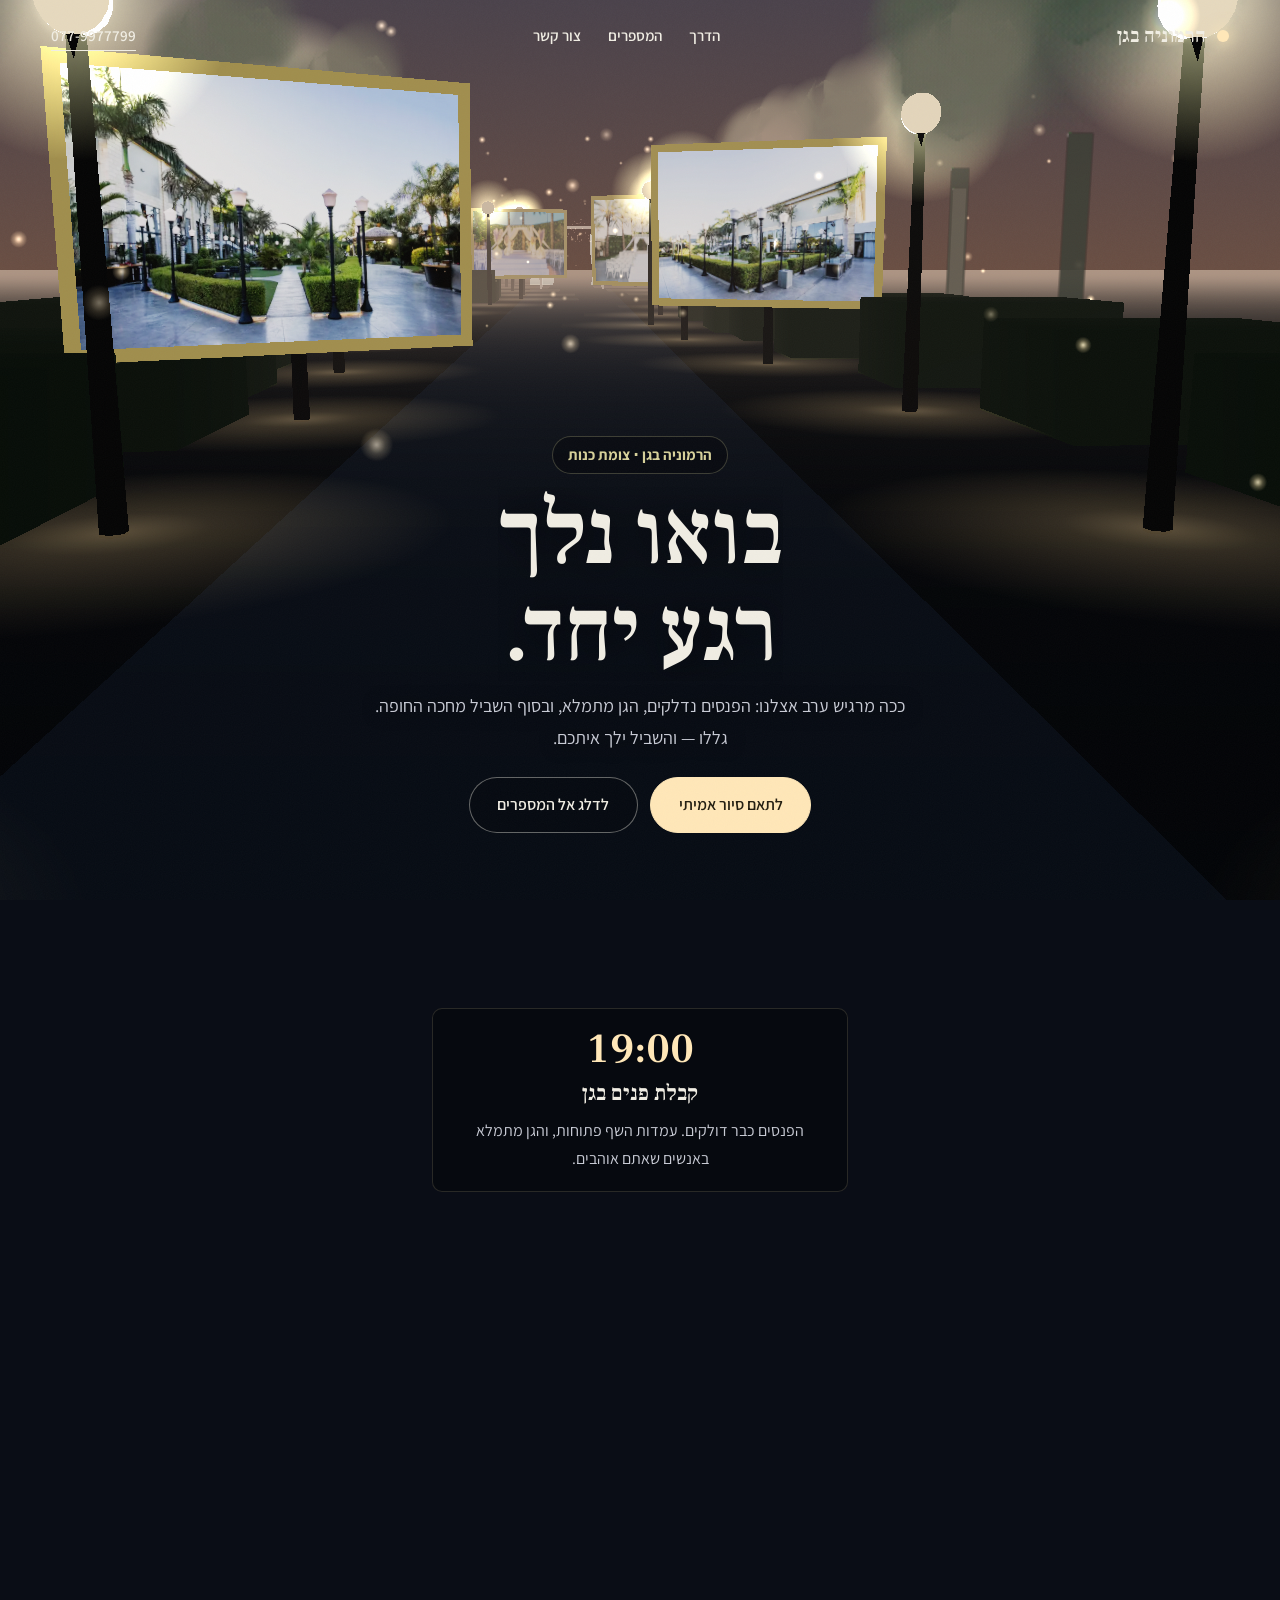
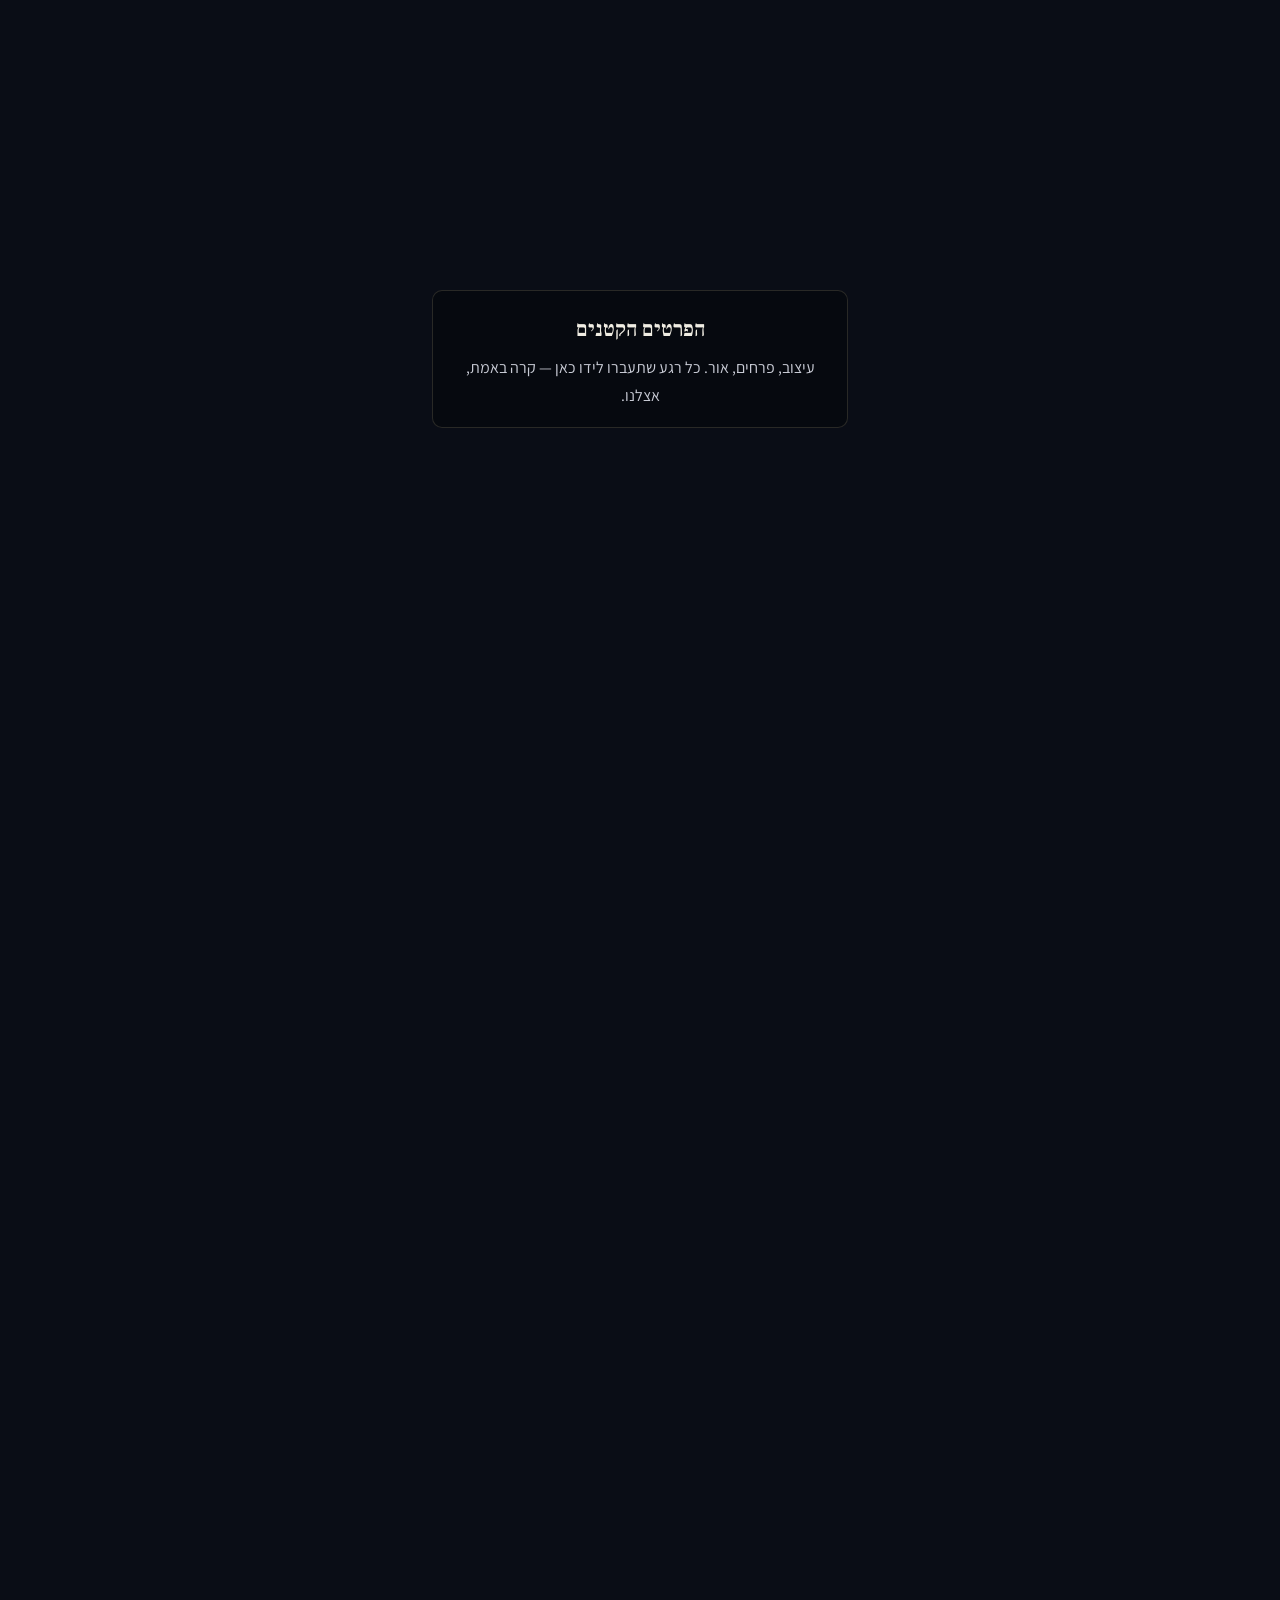
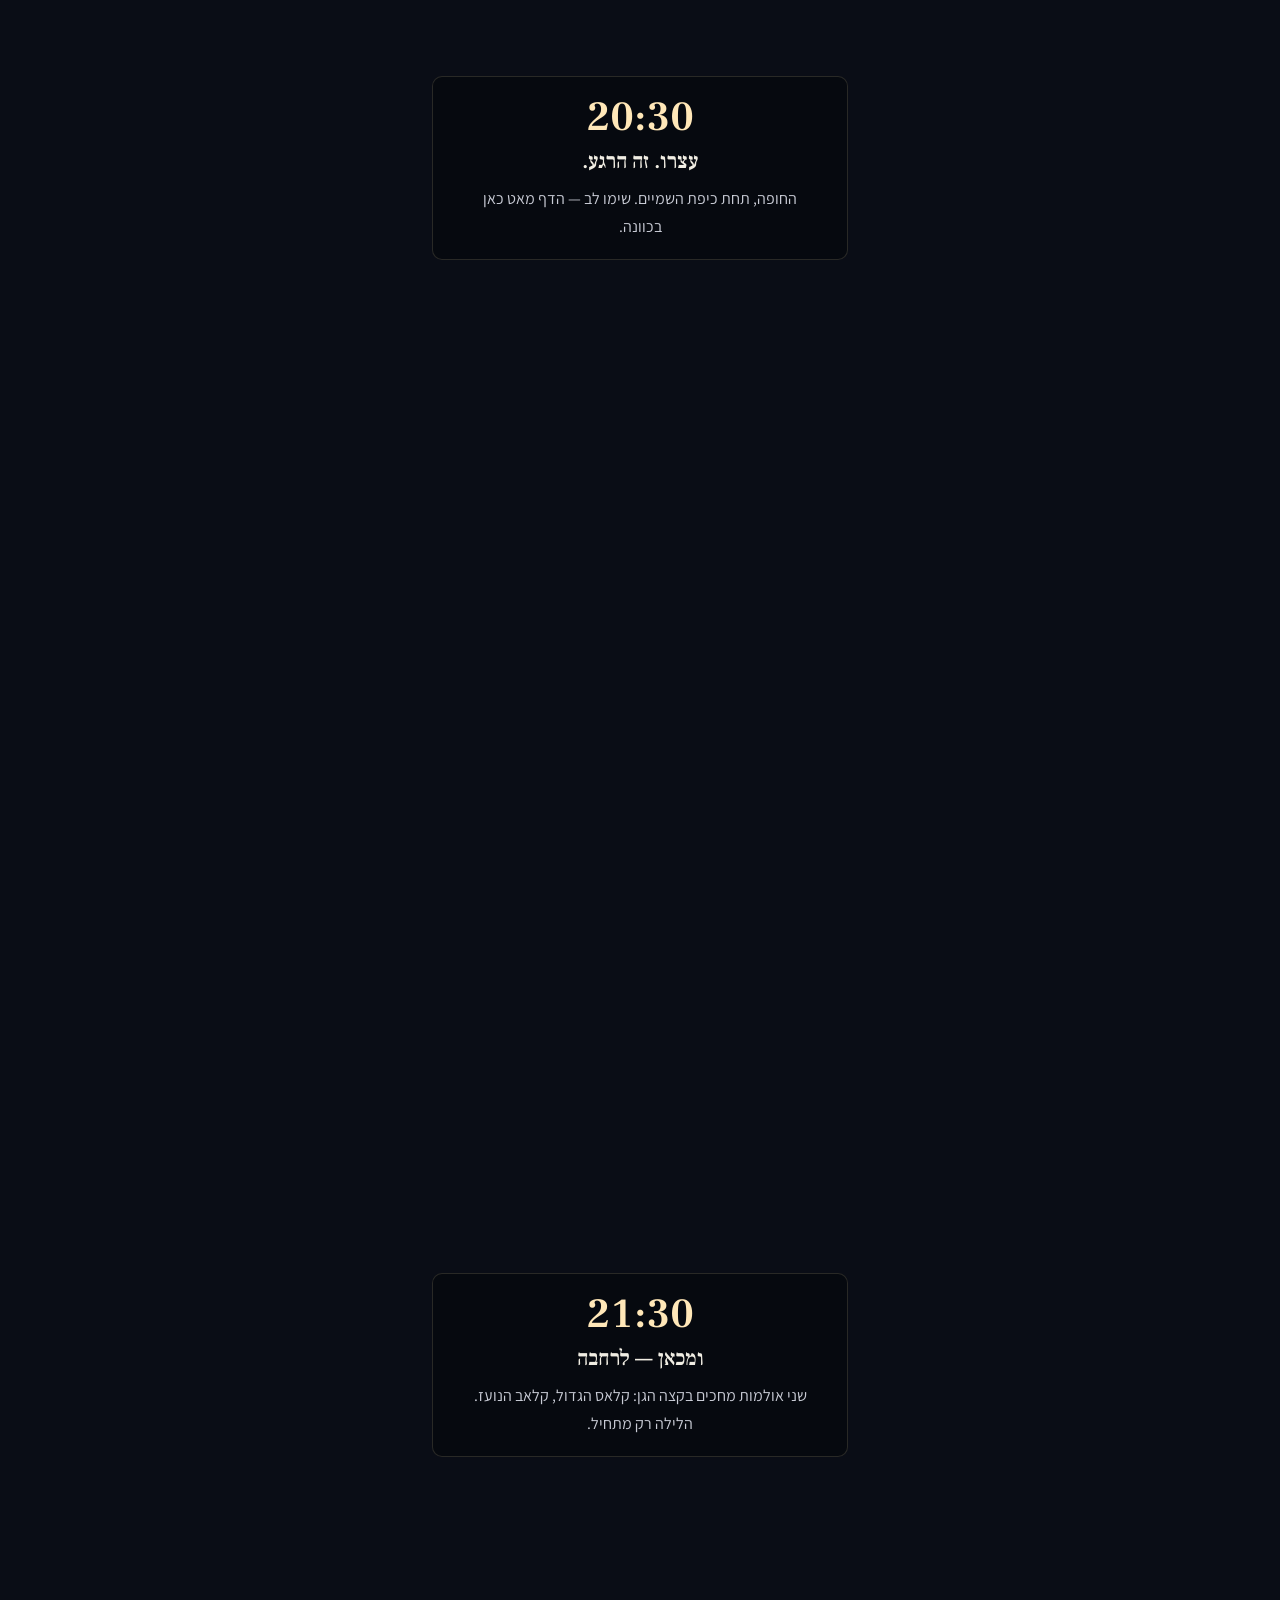
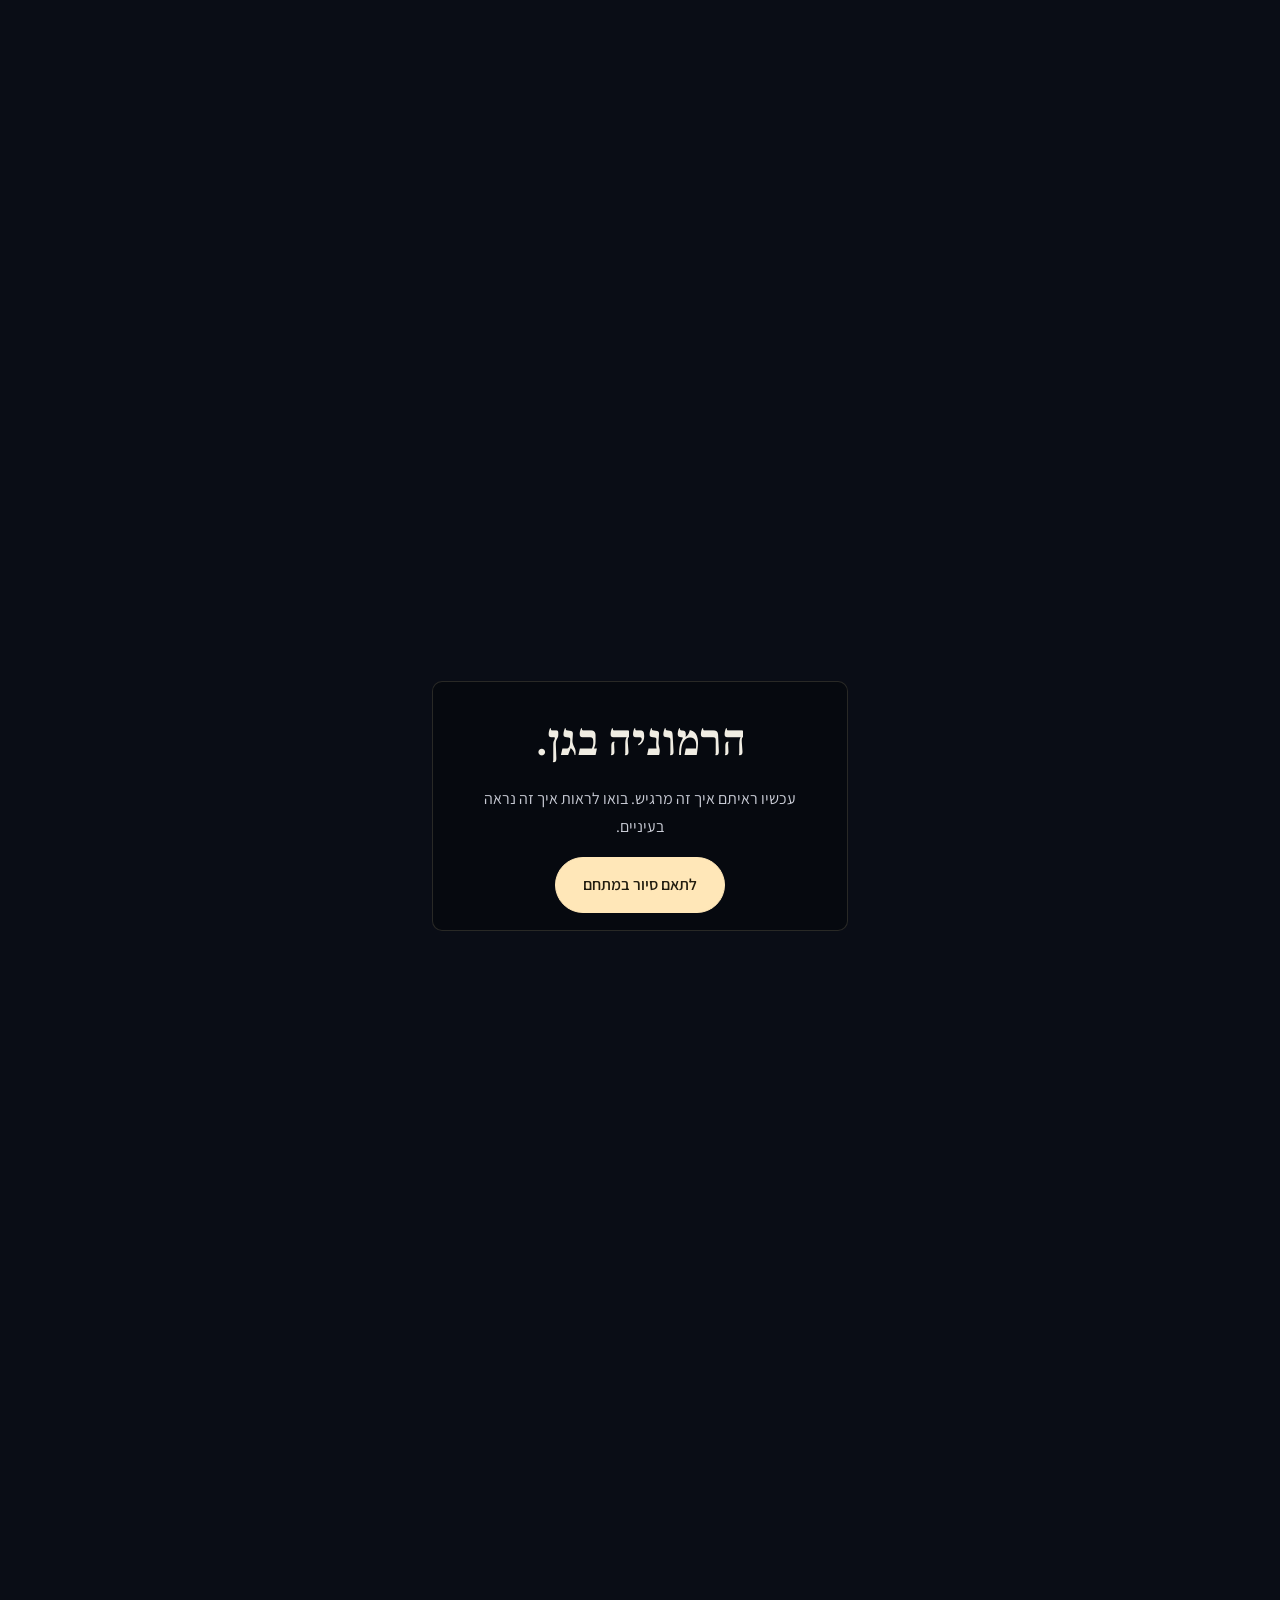
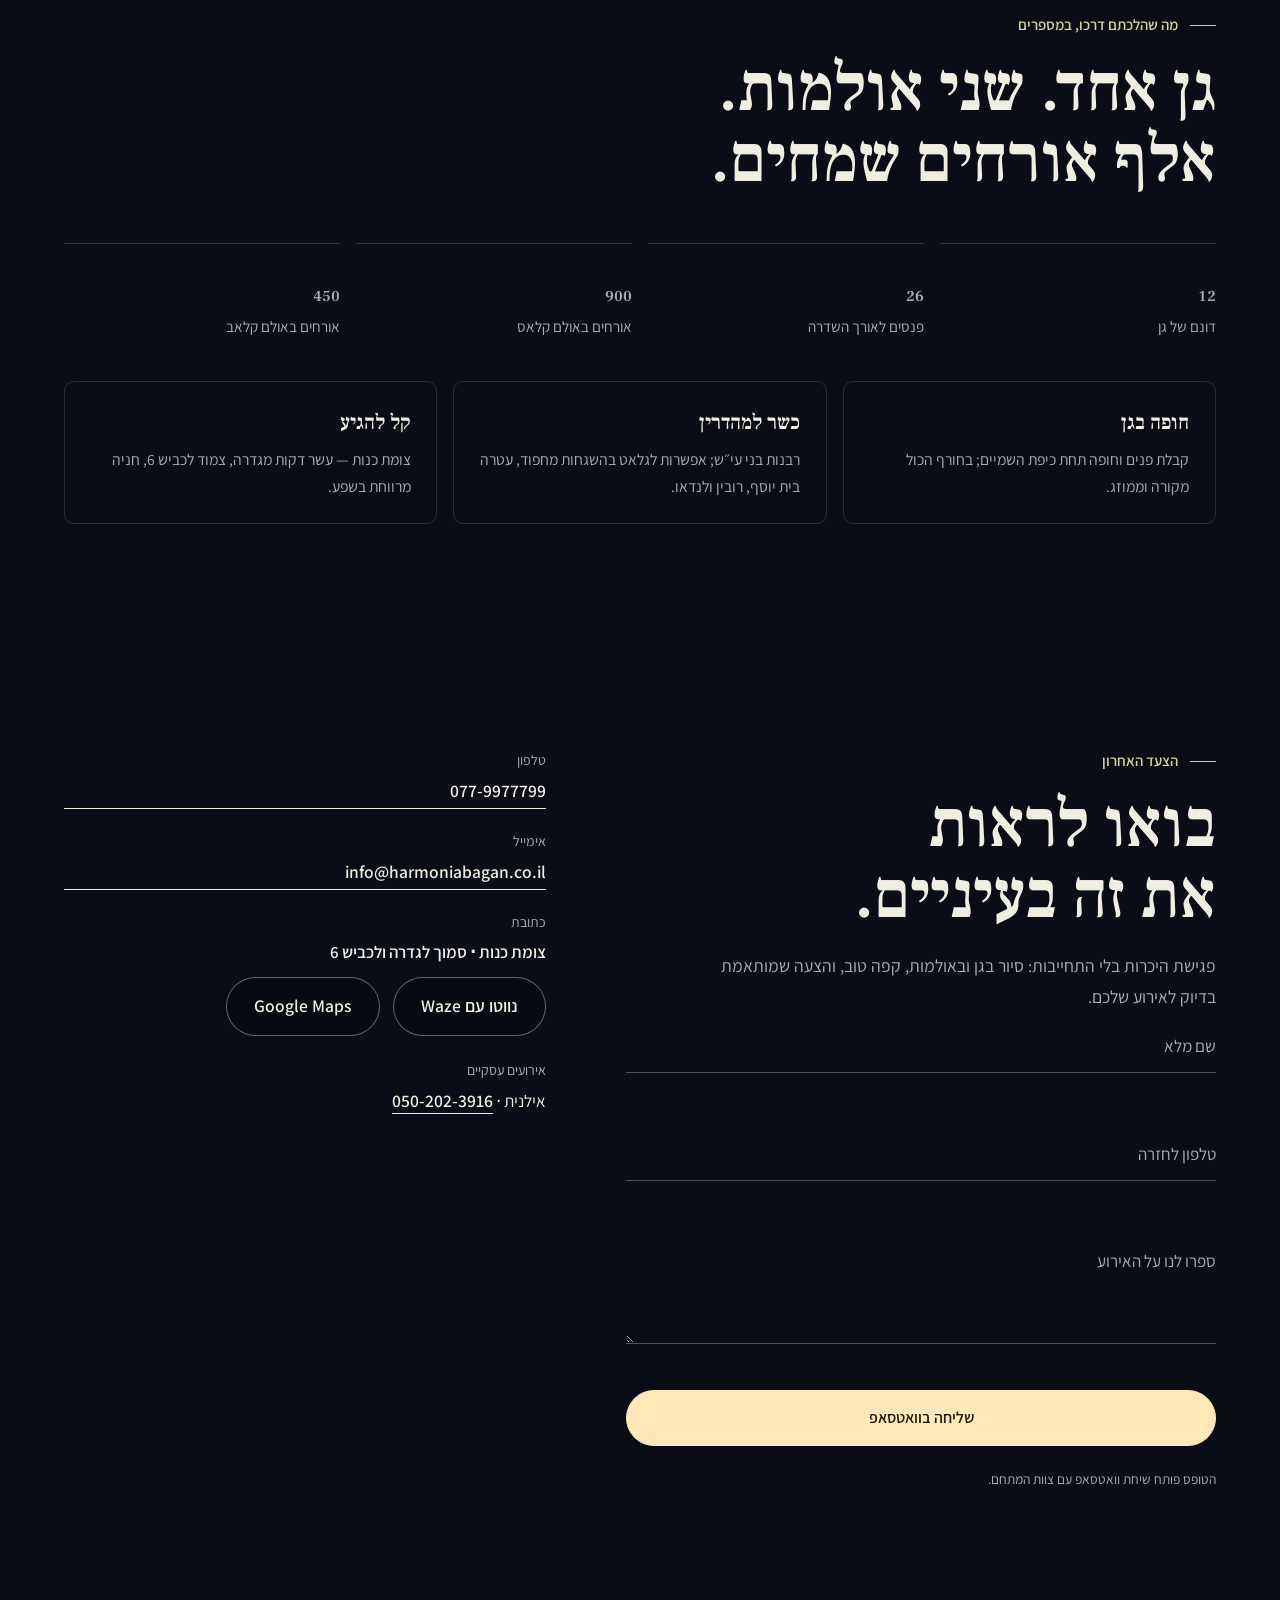
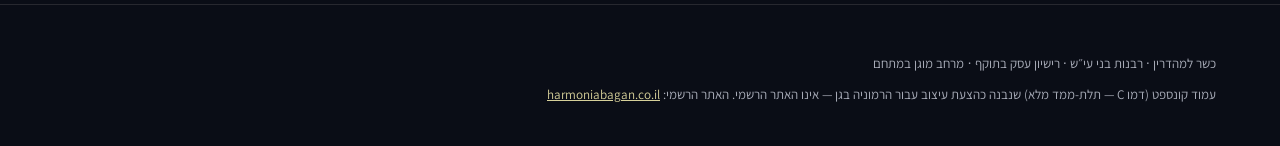
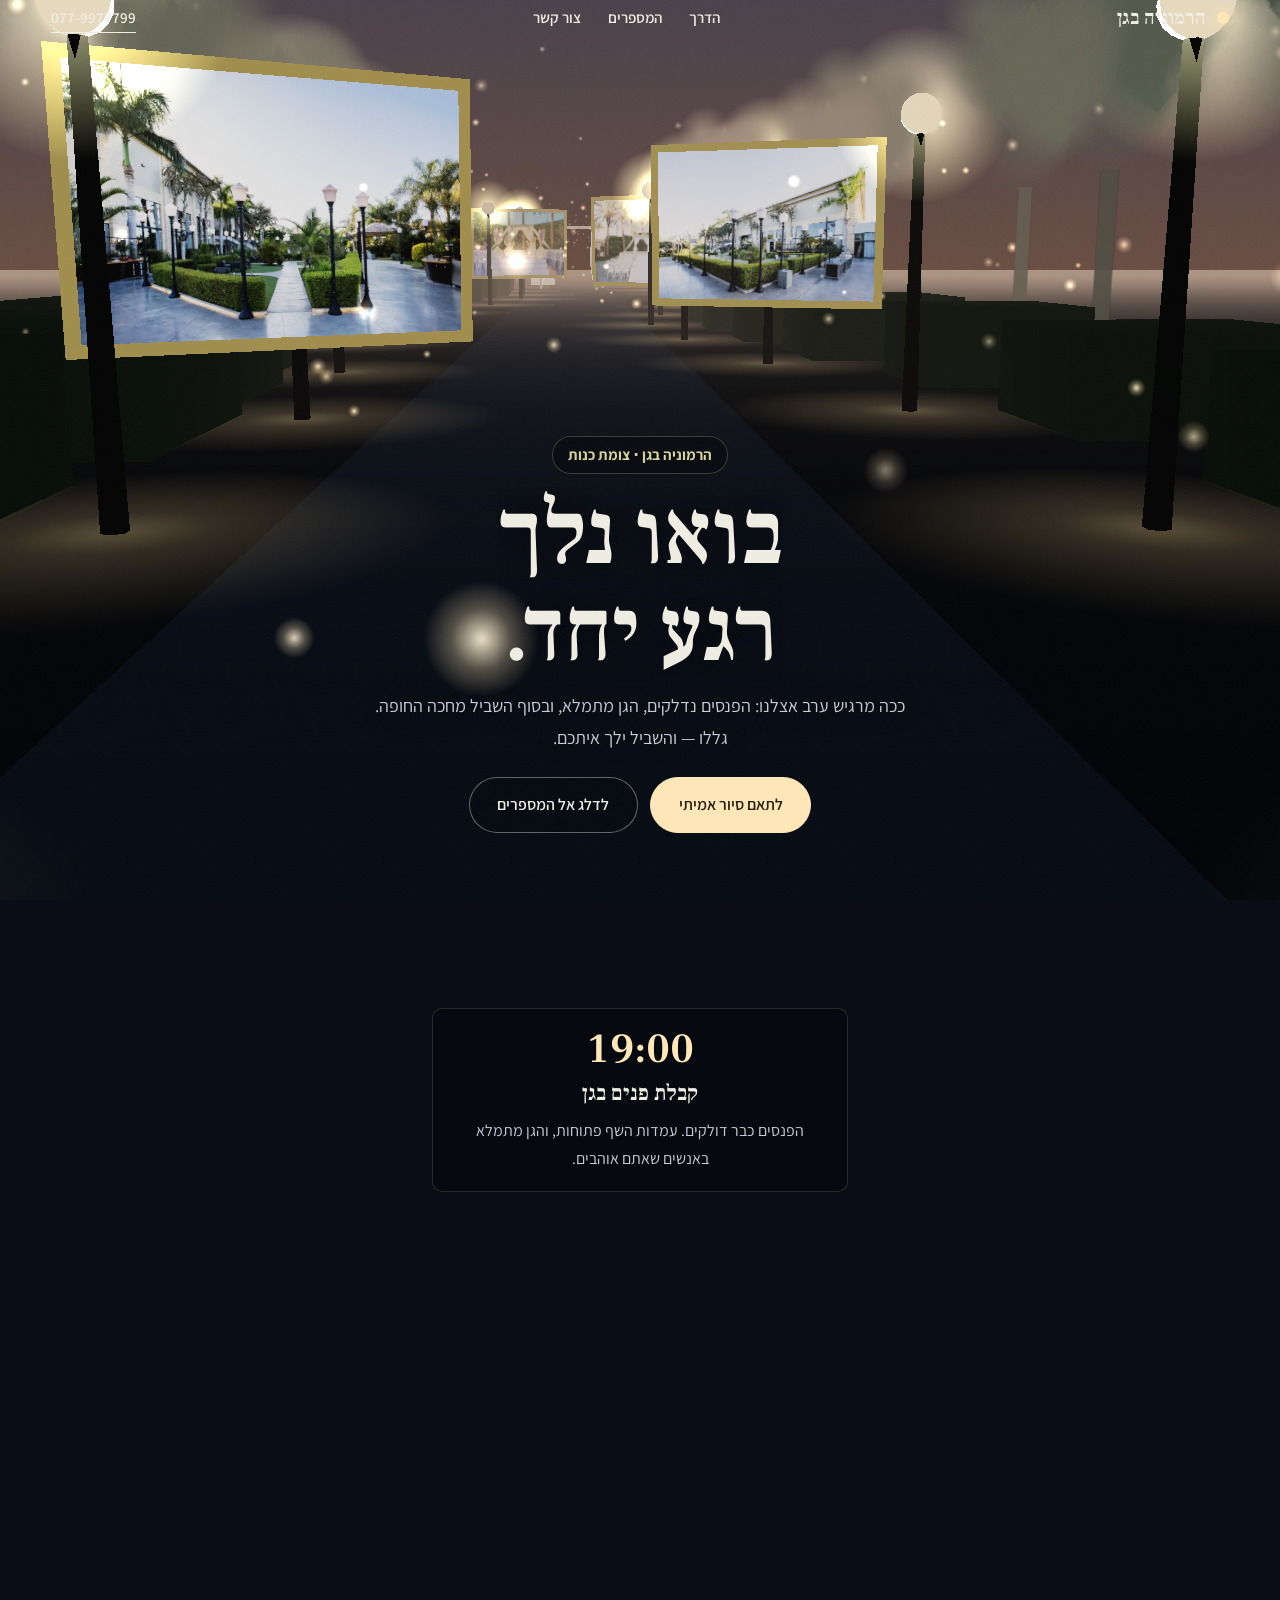
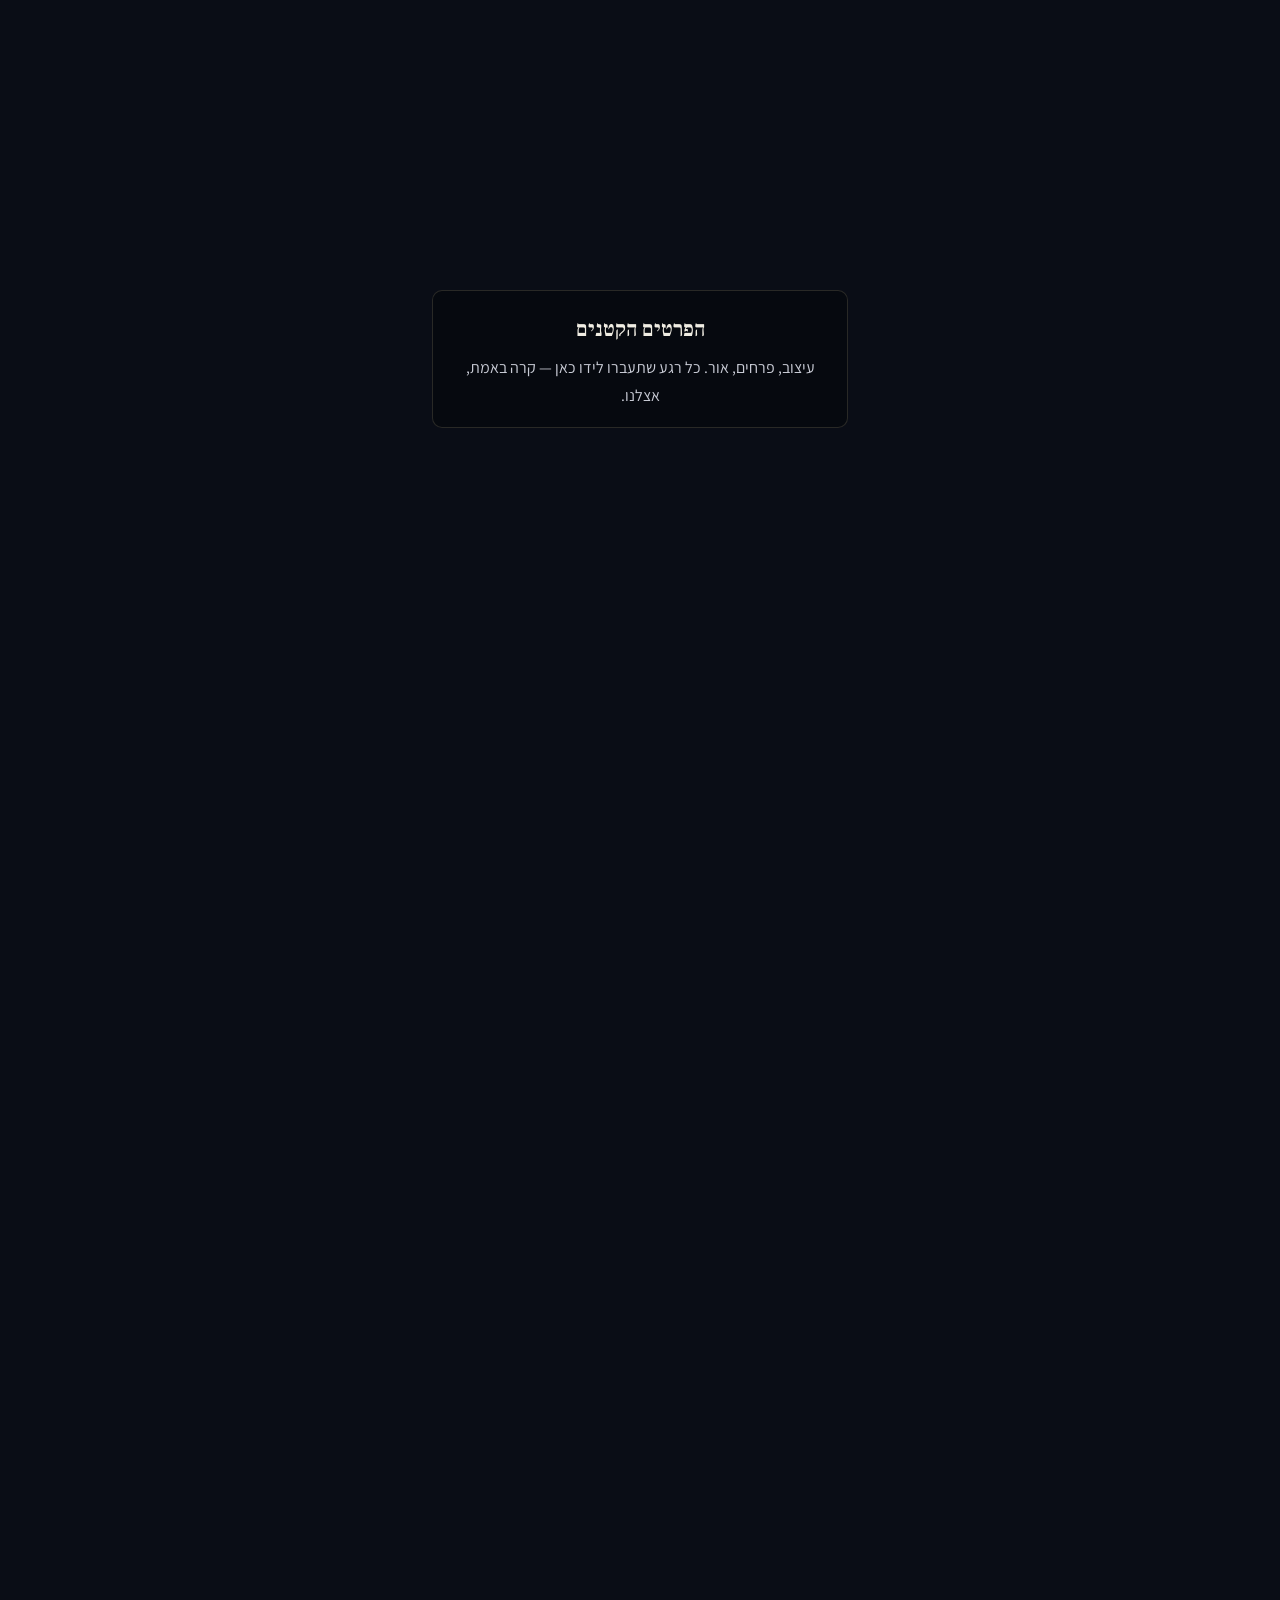
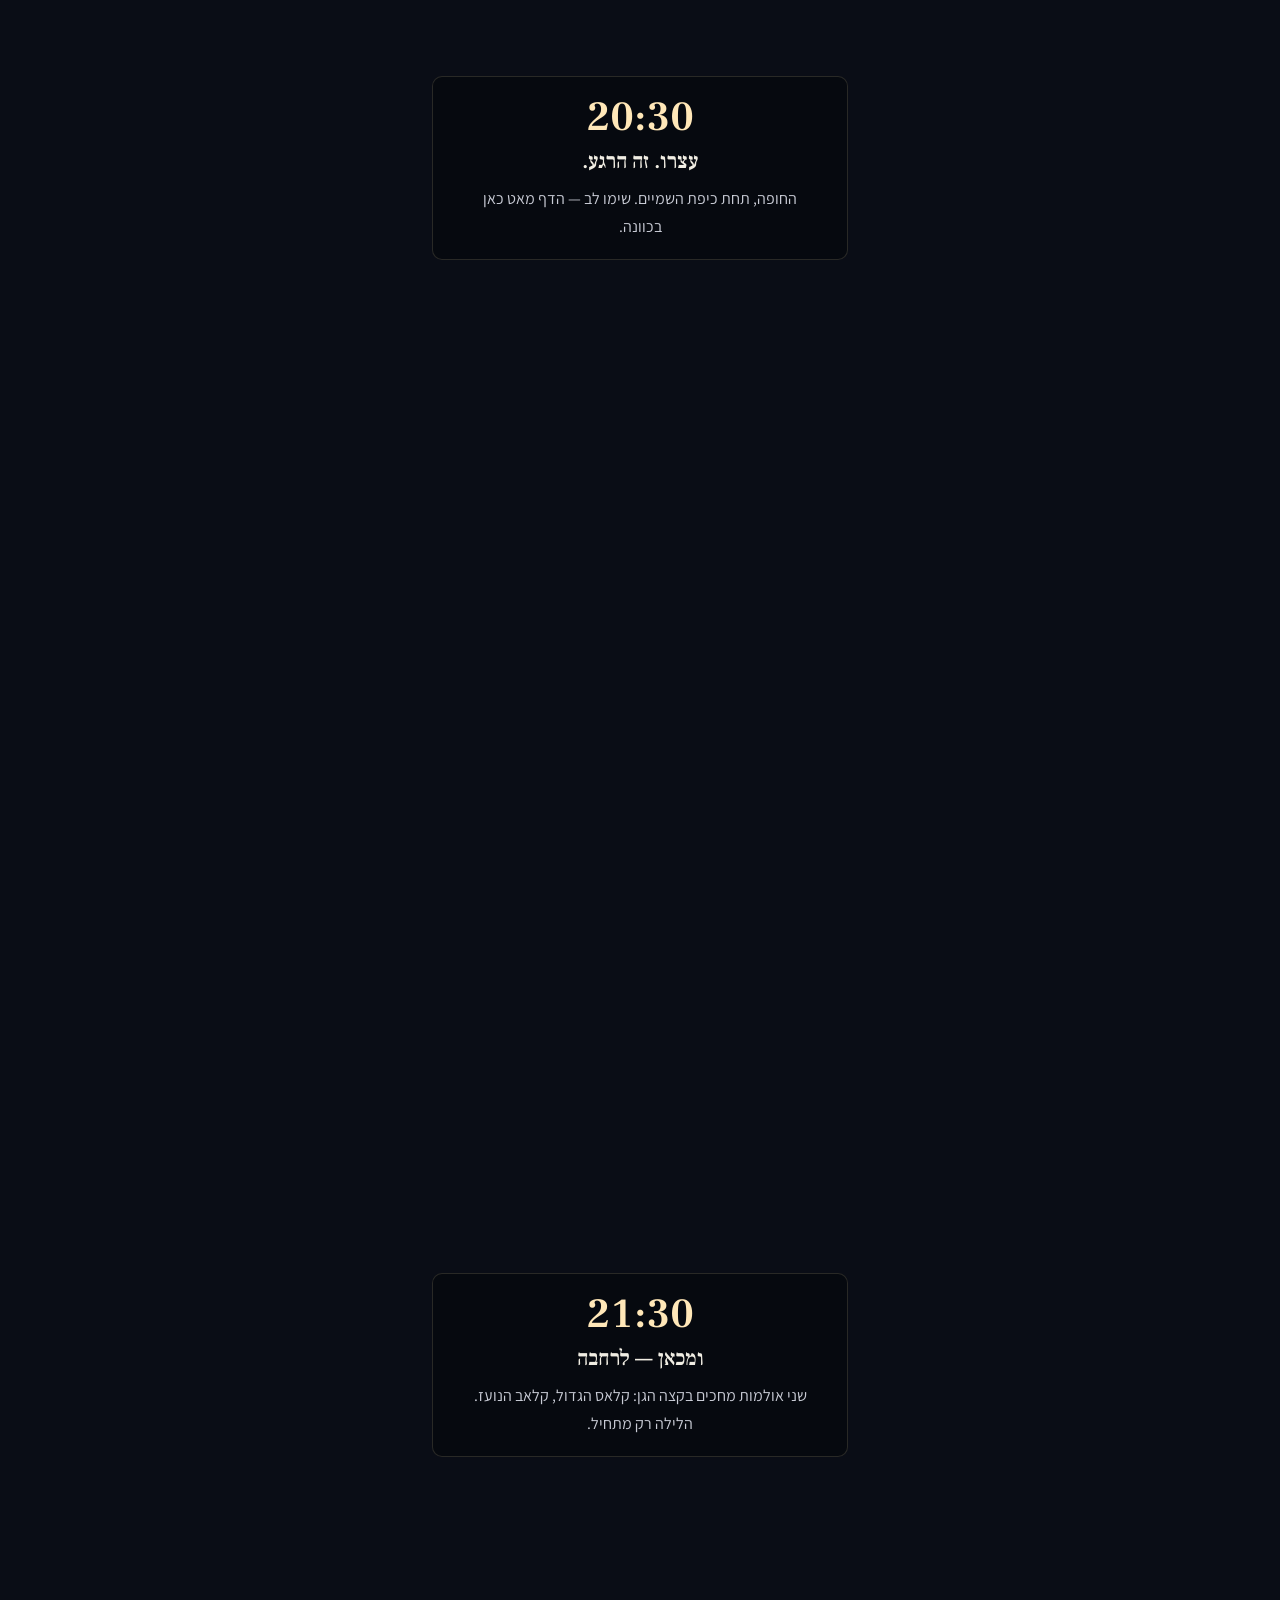
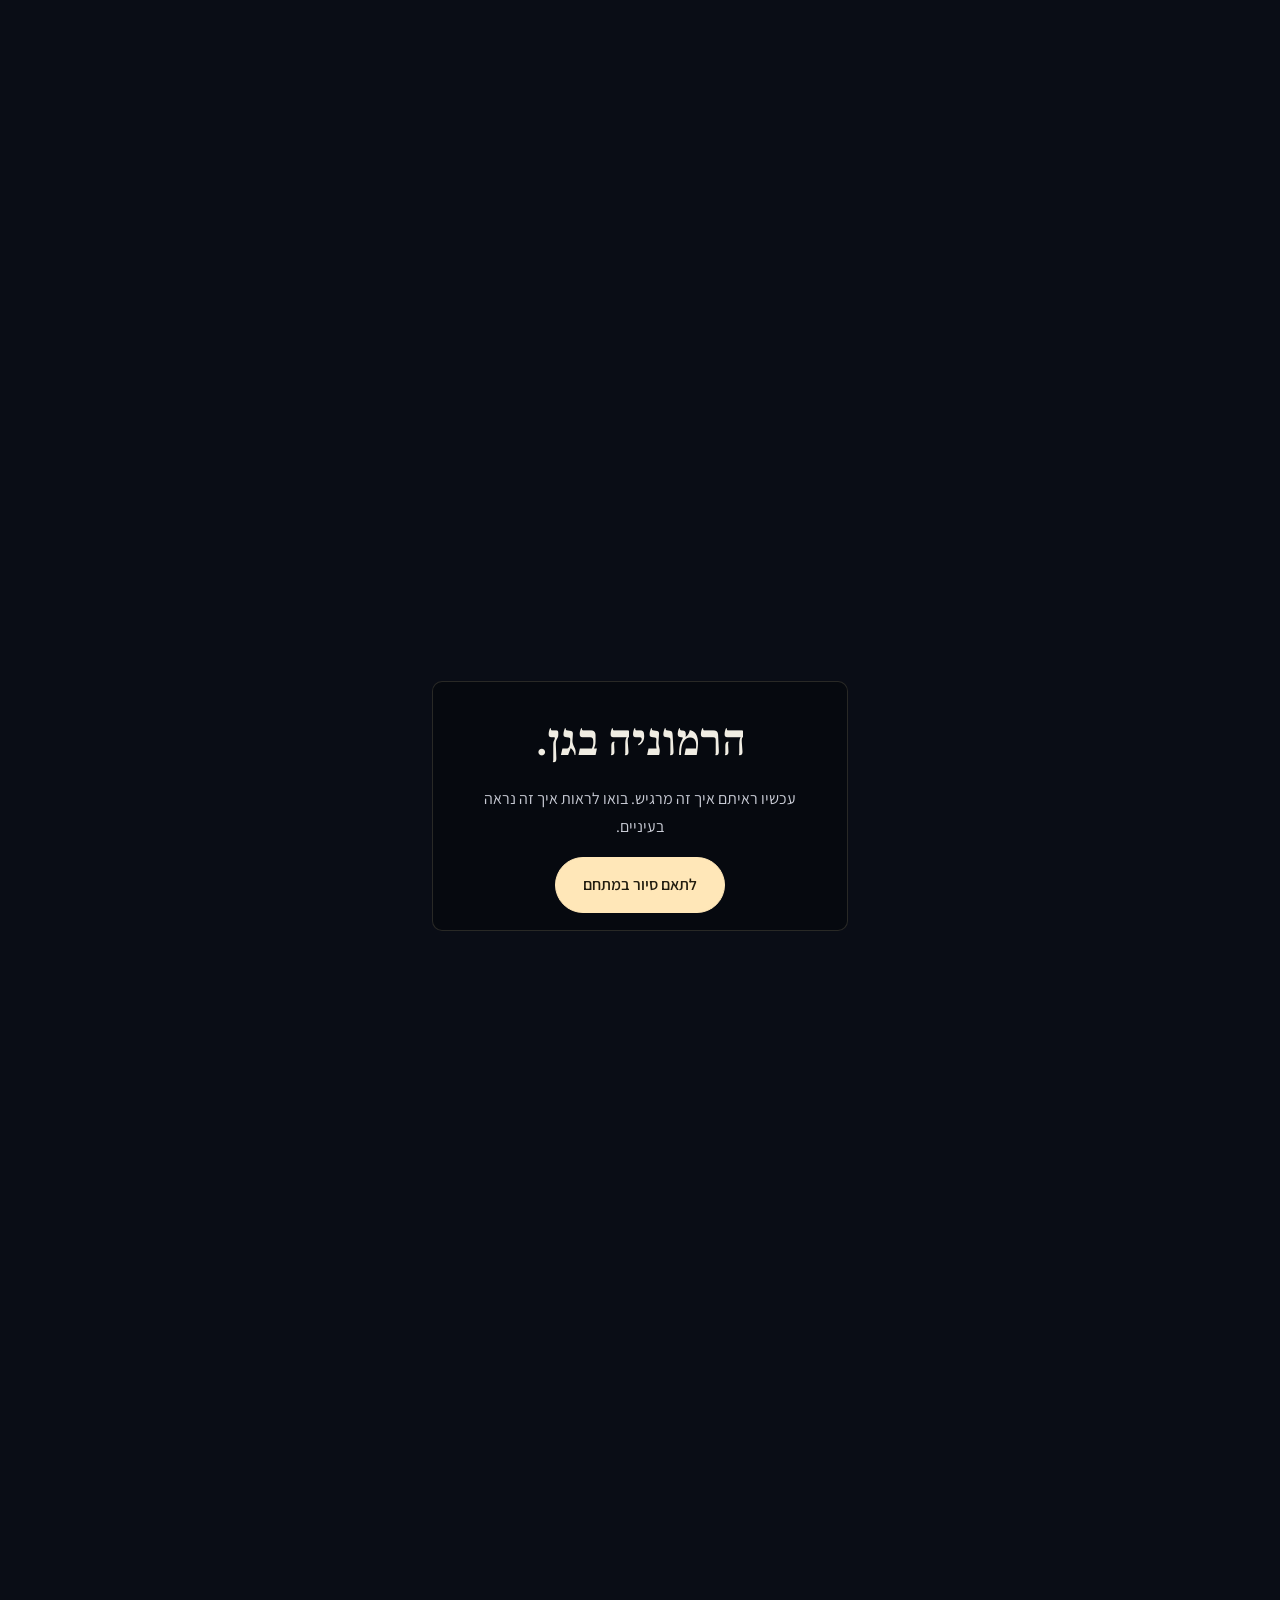
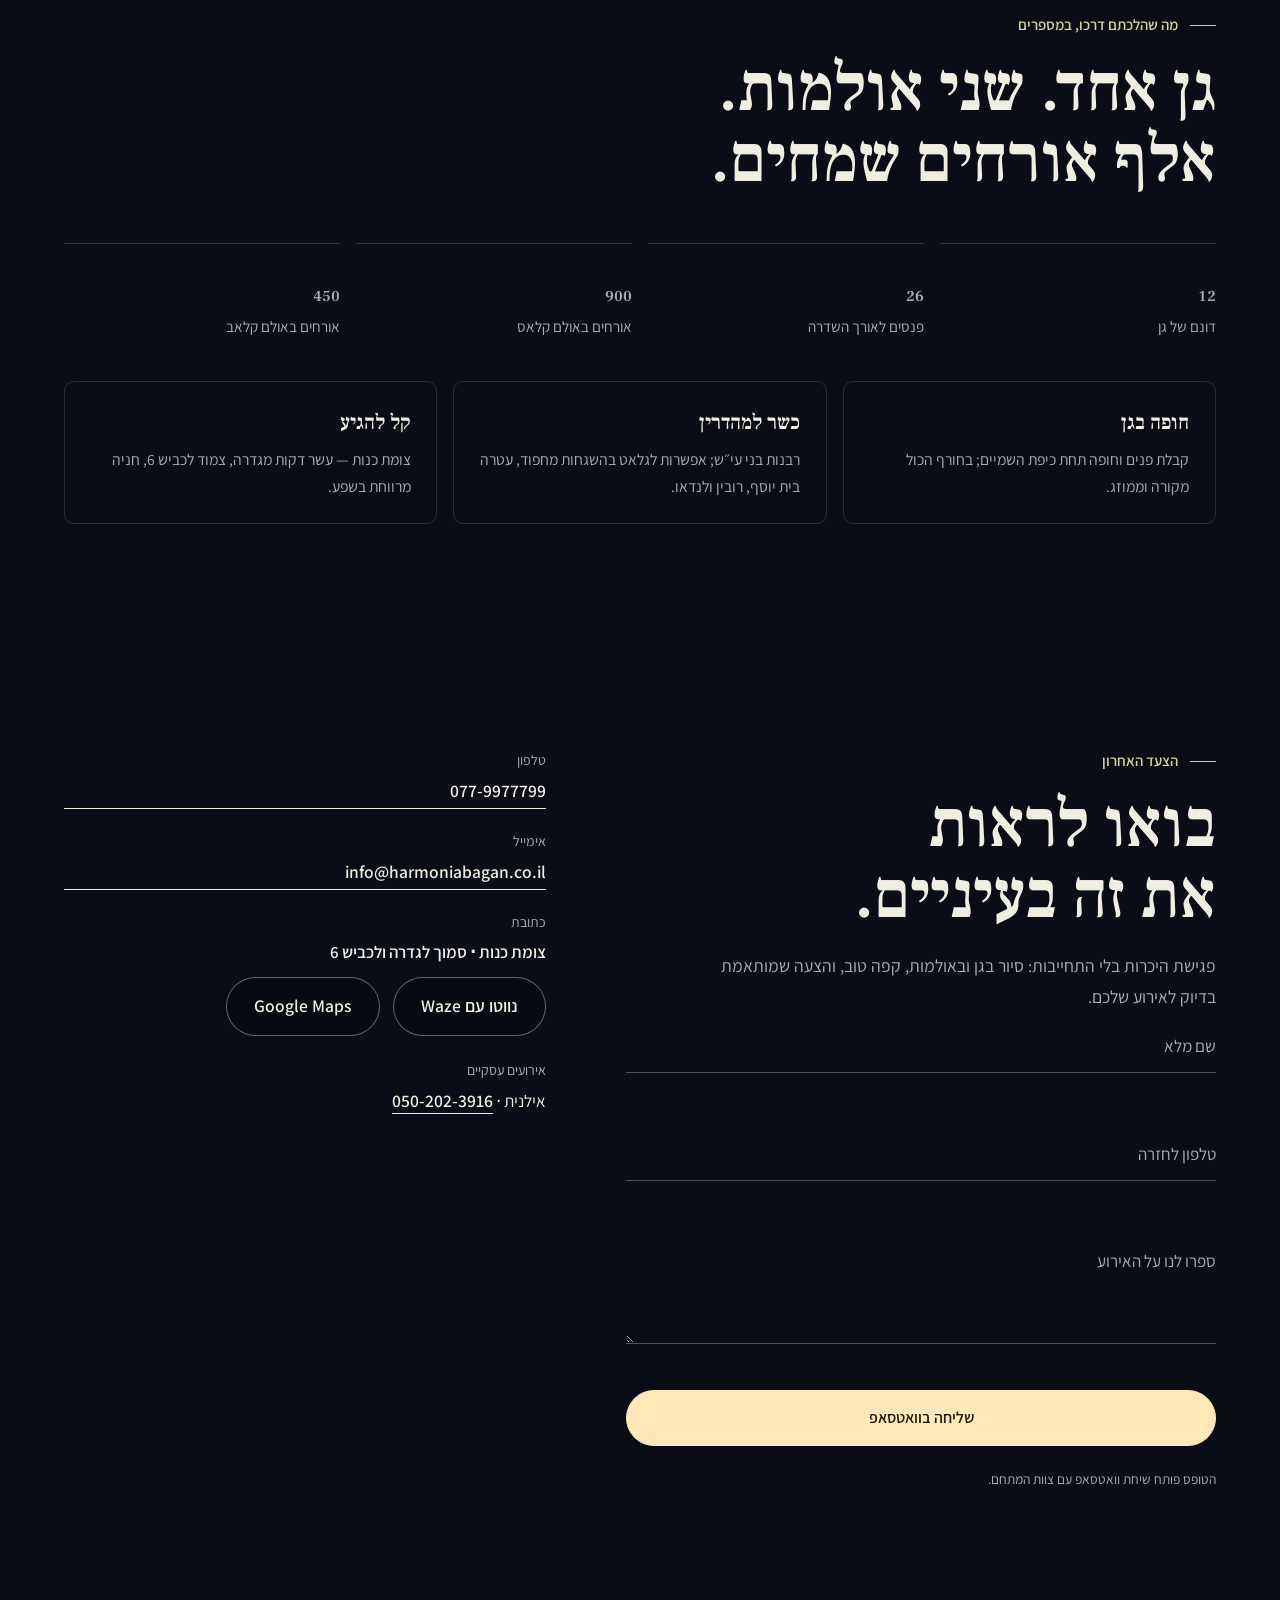
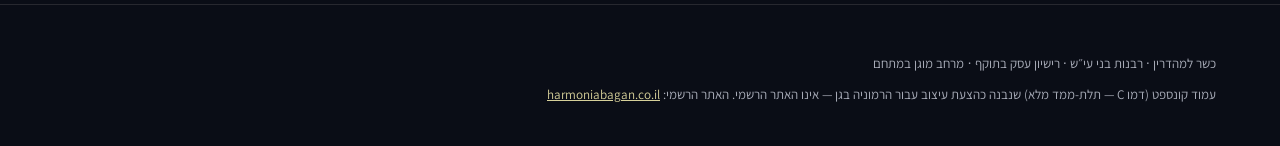
